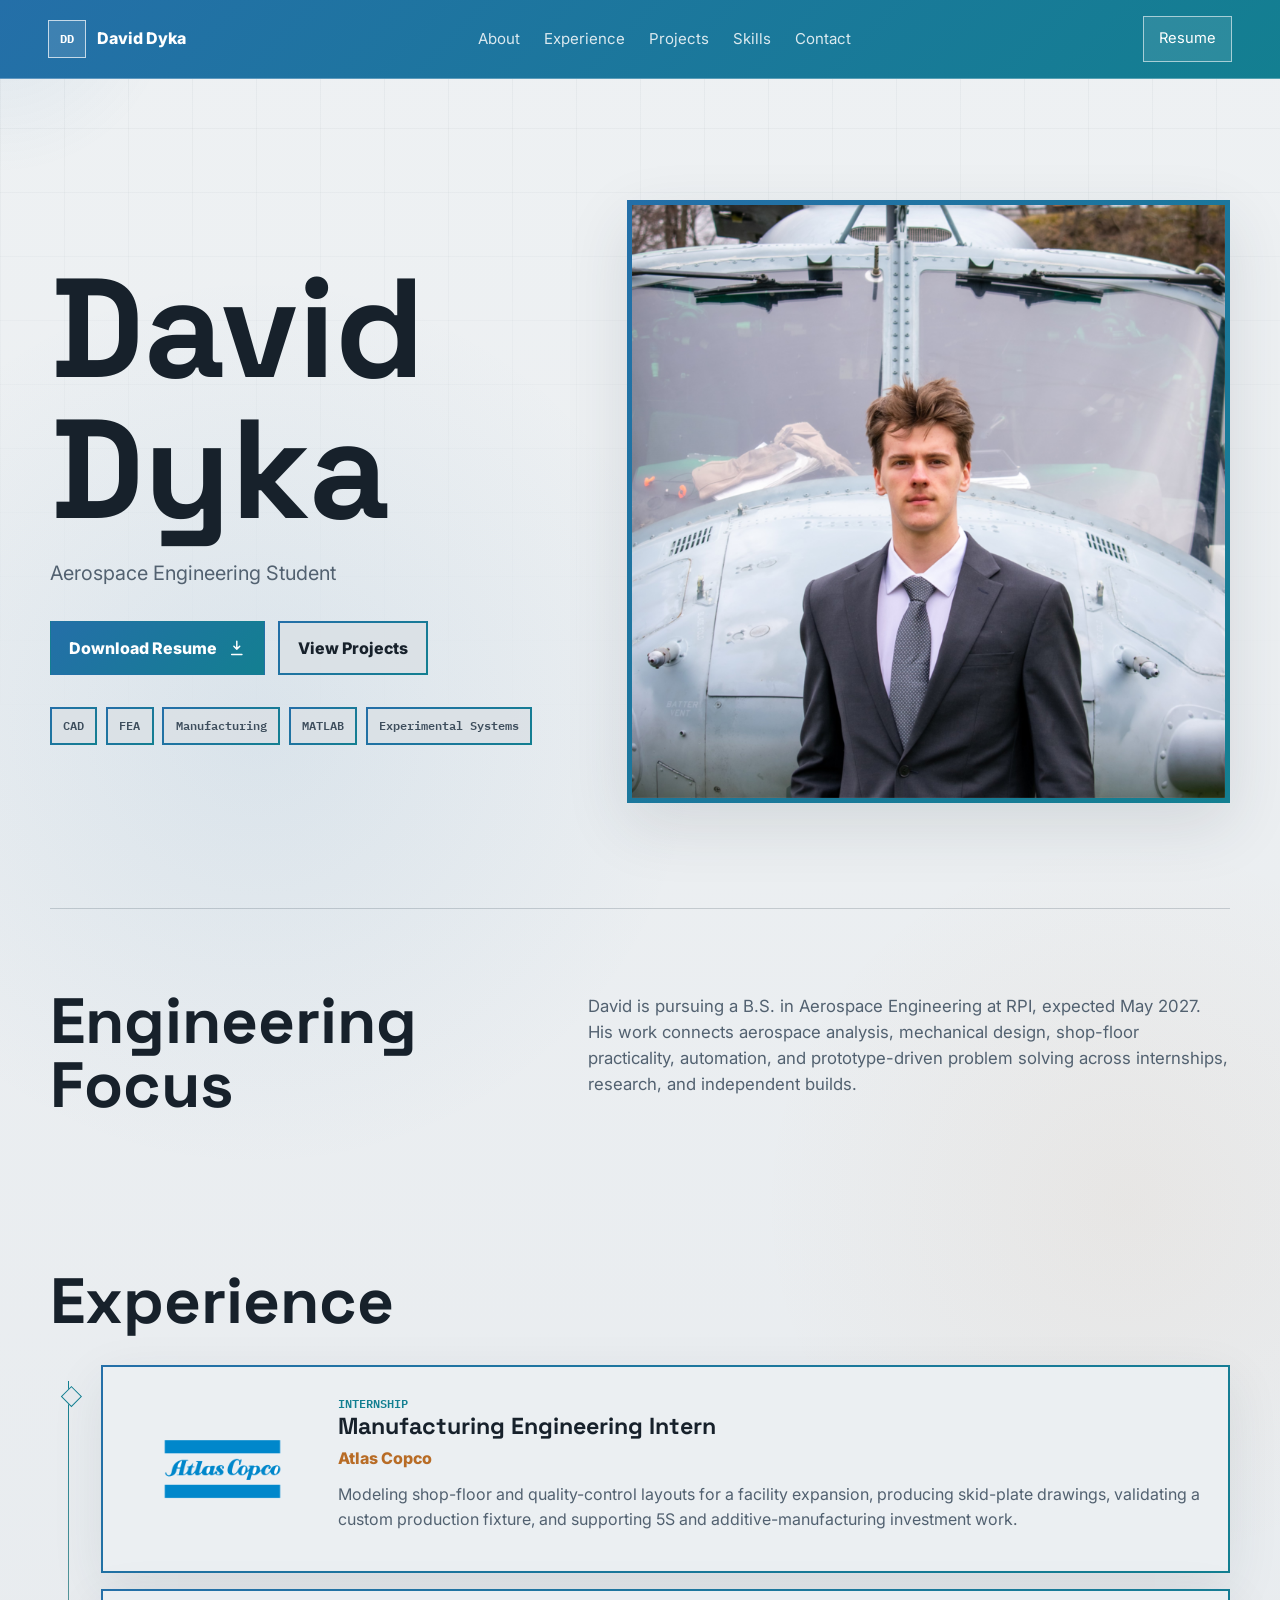
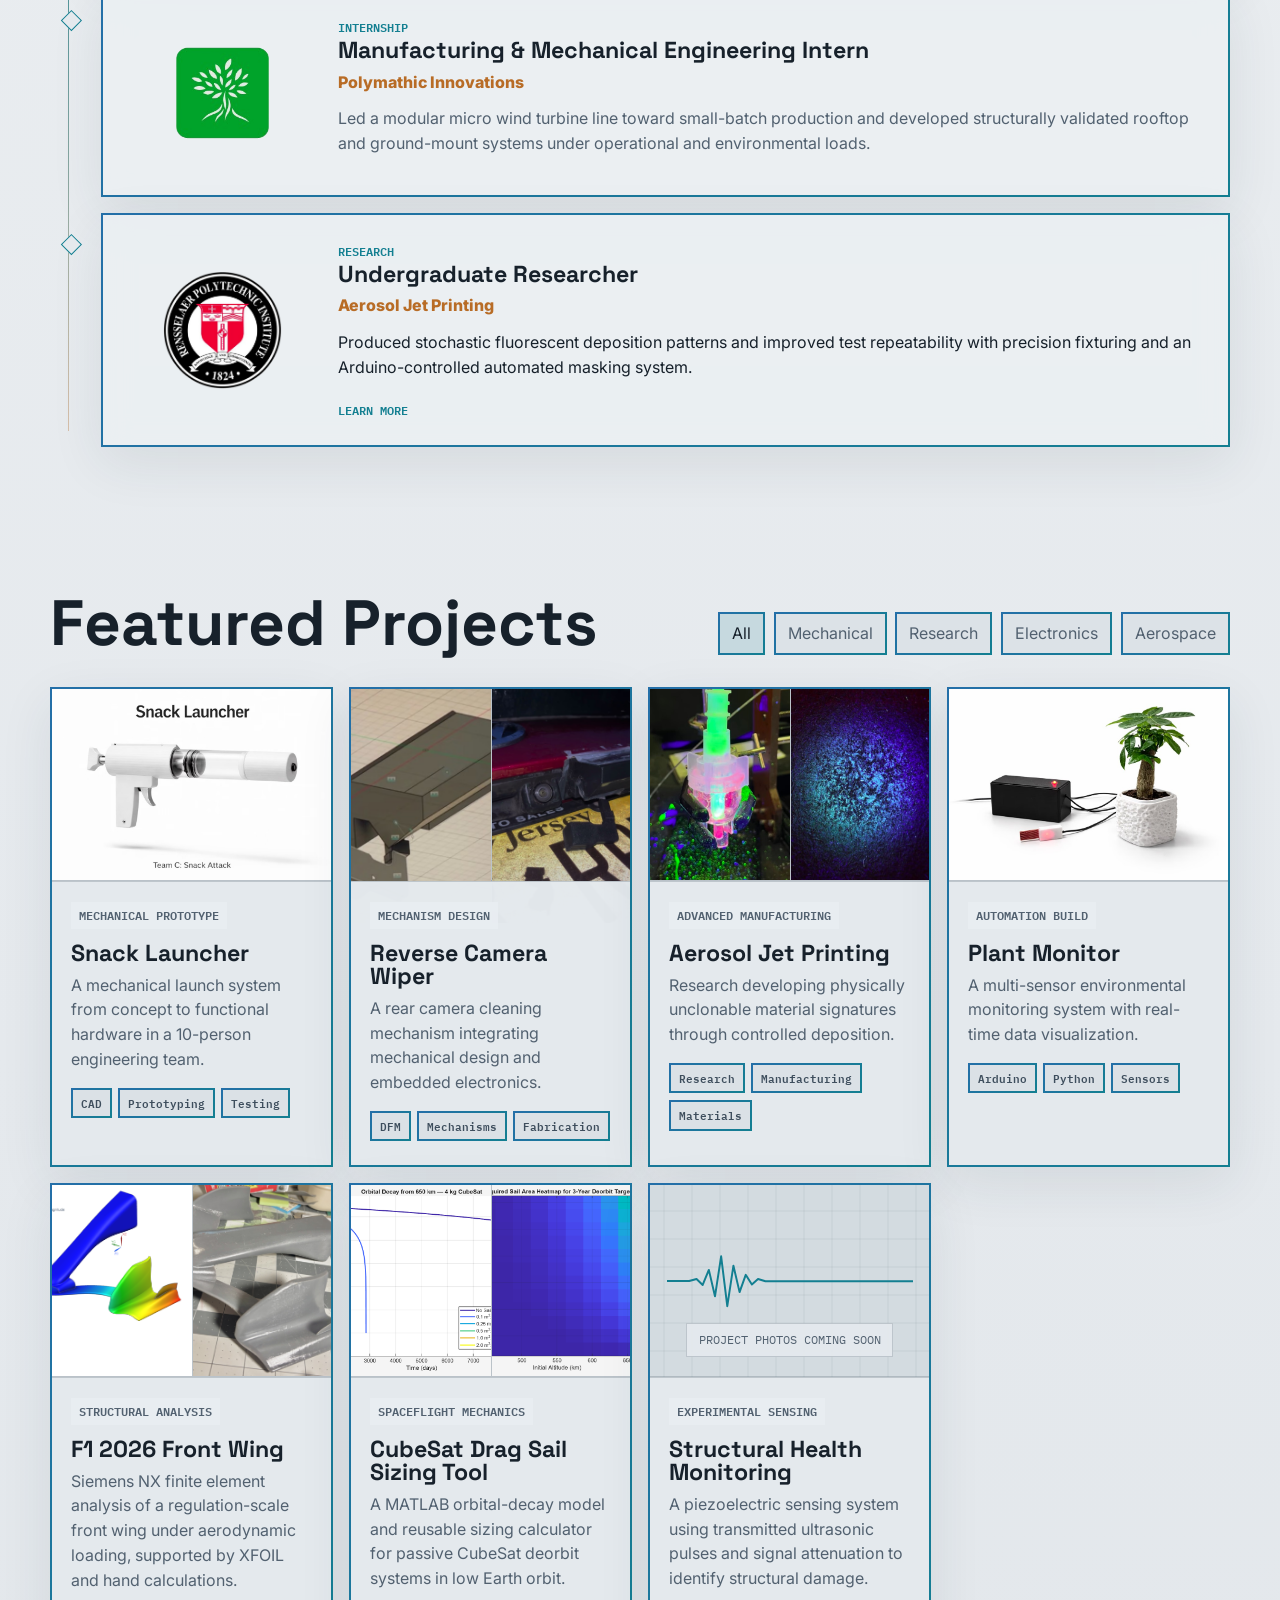
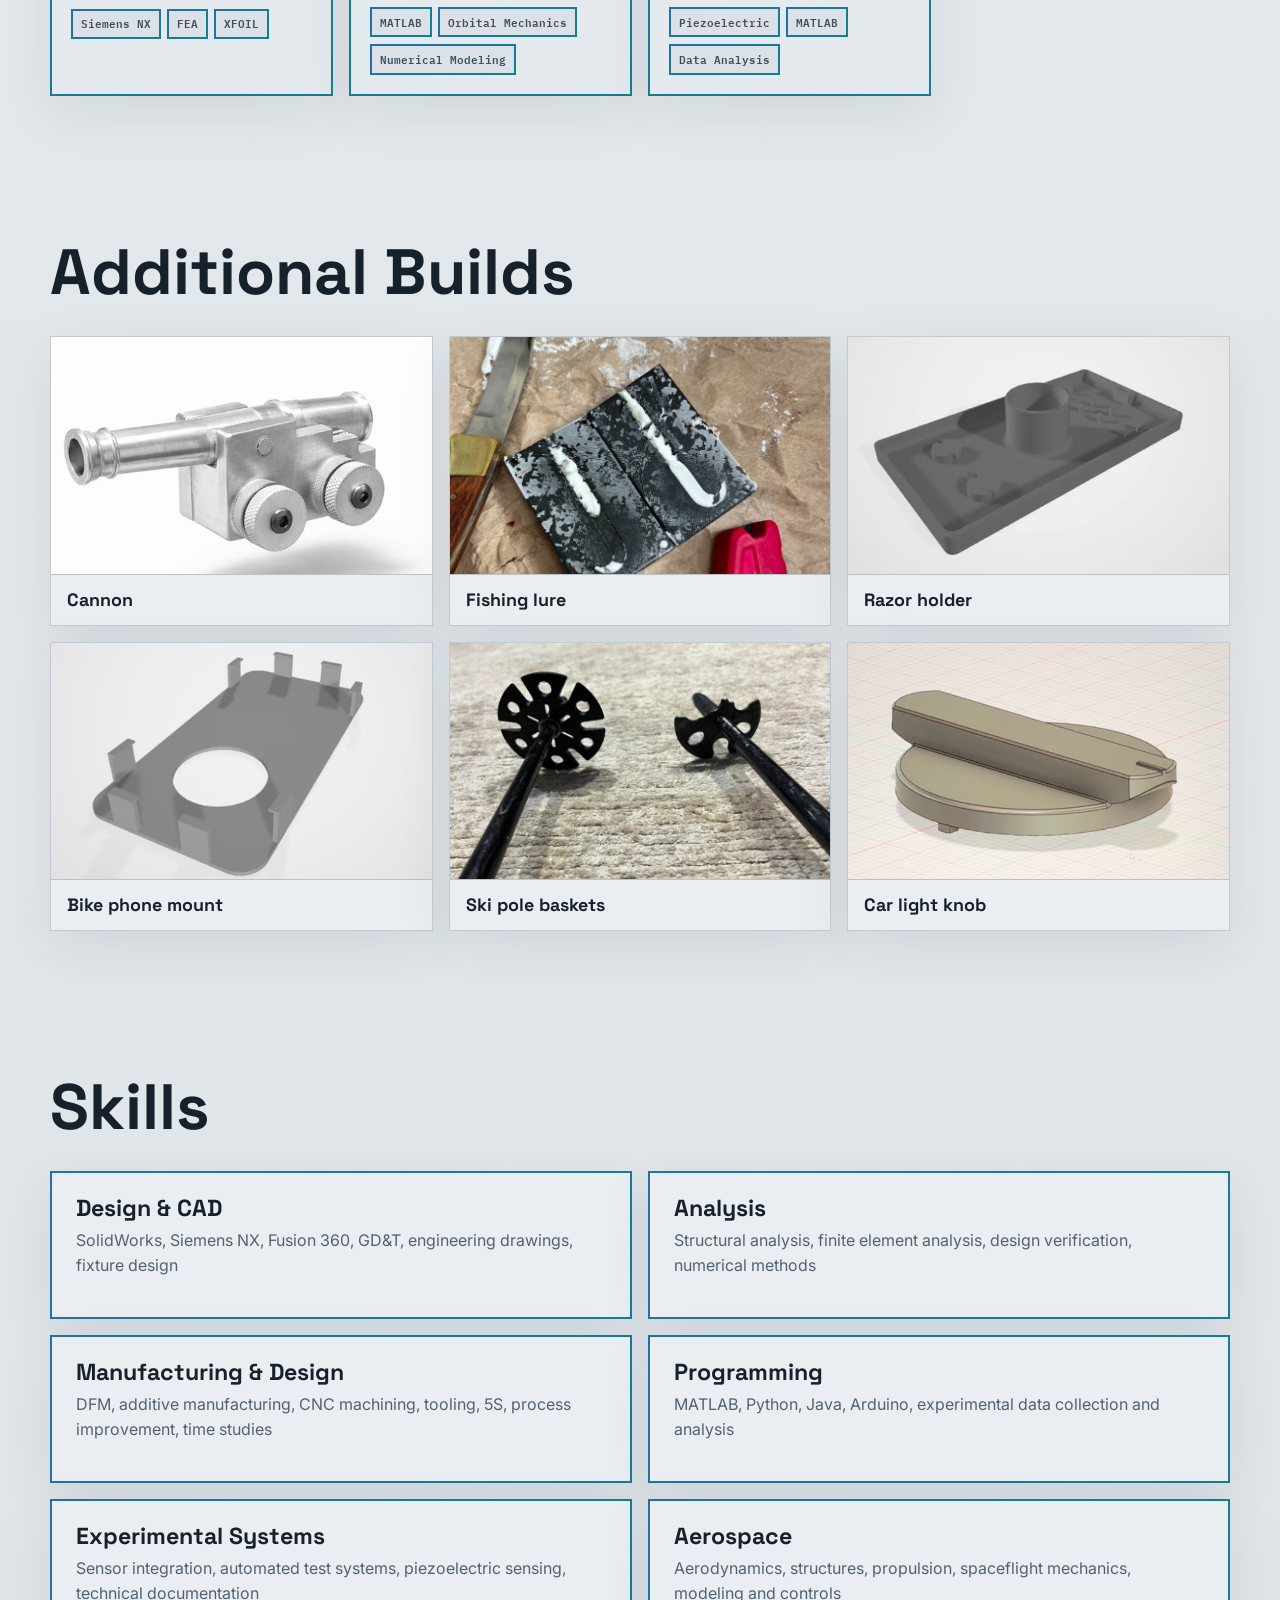
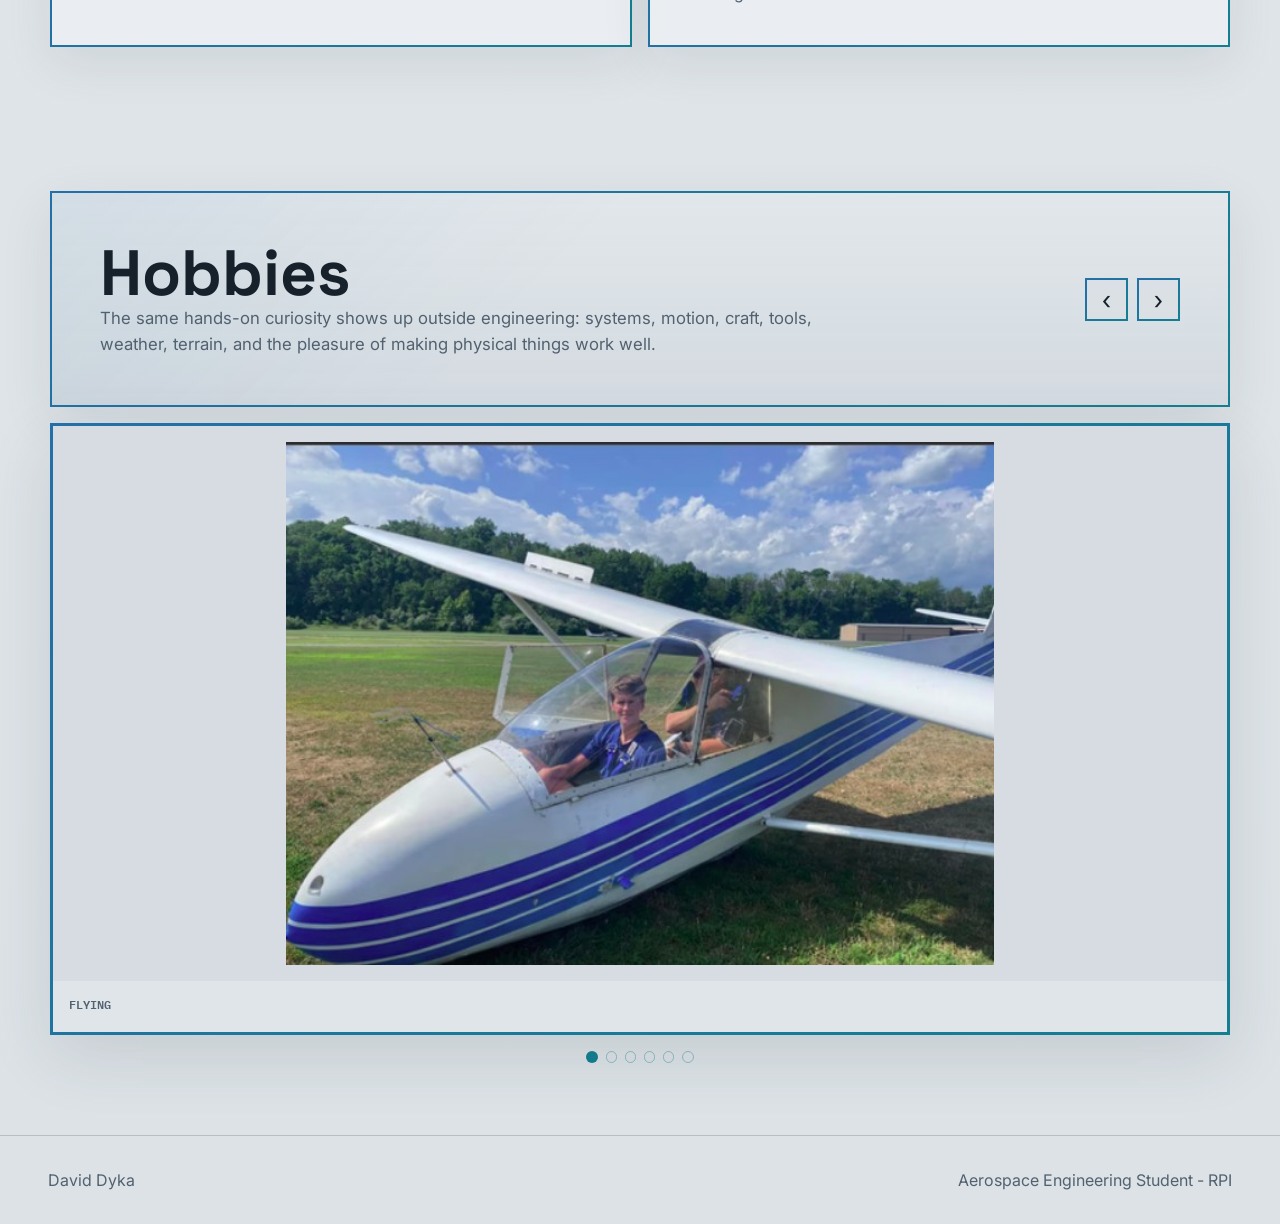
==== index.html @ f2275cb6 "Publish engineering portfolio" ====
<!DOCTYPE html>
<html lang="en">
  <head>
    <meta charset="UTF-8" />
    <meta name="viewport" content="width=device-width, initial-scale=1.0" />
    <title>David Dyka | Aerospace Engineering Portfolio</title>
    <meta
      name="description"
      content="David Dyka is an Aerospace Engineering student at RPI focused on mechanical design, manufacturing, automation, and hands-on prototyping."
    />
    <link rel="preconnect" href="https://fonts.googleapis.com" />
    <link rel="preconnect" href="https://fonts.gstatic.com" crossorigin />
    <link
      href="https://fonts.googleapis.com/css2?family=IBM+Plex+Mono:wght@500;600&family=Inter:wght@400;500;600;700;800&family=Space+Grotesk:wght@500;600;700&display=swap"
      rel="stylesheet"
    />
    <link rel="stylesheet" href="styles.css" />
  </head>
  <body>
    <div class="cursor-glow" aria-hidden="true"></div>
    <header class="site-header">
      <a href="index.html#top" class="brand" aria-label="David Dyka home">
        <span class="brand-mark">DD</span>
        <span>David Dyka</span>
      </a>
      <nav class="desktop-nav" aria-label="Primary navigation">
        <a href="about.html">About</a>
        <a href="index.html#experience">Experience</a>
        <a href="index.html#projects">Projects</a>
        <a href="index.html#skills">Skills</a>
        <a href="contact.html">Contact</a>
      </nav>
      <a class="nav-resume" href="resume.html">Resume</a>
    </header>

    <main id="top">
      <section class="hero section-shell">
        <div class="hero-copy">
          <h1>David Dyka</h1>
          <p class="hero-statement">
            Aerospace Engineering Student
          </p>
          <div class="hero-actions">
            <a class="button primary" href="assets/David-Dyka-Resume.pdf" download>
              <span>Download Resume</span>
              <svg viewBox="0 0 24 24" aria-hidden="true">
                <path d="M12 3v11m0 0 4-4m-4 4-4-4M5 21h14" />
              </svg>
            </a>
            <a class="button secondary" href="#projects">View Projects</a>
          </div>
          <div class="hero-metrics" aria-label="Profile highlights">
            <span>CAD</span>
            <span>FEA</span>
            <span>Manufacturing</span>
            <span>MATLAB</span>
            <span>Experimental Systems</span>
          </div>
        </div>

        <div class="hero-visual" data-tilt>
          <img src="assets/about/david-portrait.png" alt="Portrait of David Dyka" />
        </div>
      </section>

      <section class="intro section-shell" id="about">
        <div>
          <h2>Engineering Focus</h2>
        </div>
        <p>
          David is pursuing a B.S. in Aerospace Engineering at RPI, expected May 2027.
          His work connects aerospace analysis, mechanical design, shop-floor
          practicality, automation, and prototype-driven problem solving across
          internships, research, and independent builds.
        </p>
      </section>

      <section class="experience section-shell" id="experience">
        <div class="section-heading">
          <h2>Experience</h2>
        </div>
        <div class="timeline">
          <article class="experience-card reveal">
            <img src="assets/experience/atlas-copco-transparent.png" alt="Atlas Copco logo" />
            <div>
              <span class="role-type">Internship</span>
              <h3>Manufacturing Engineering Intern</h3>
              <p class="org">Atlas Copco</p>
              <p>
                Modeling shop-floor and quality-control layouts for a facility expansion,
                producing skid-plate drawings, validating a custom production fixture, and
                supporting 5S and additive-manufacturing investment work.
              </p>
            </div>
          </article>
          <article class="experience-card reveal">
            <img src="assets/experience/polymathic-transparent.png" alt="Polymathic Innovations logo" />
            <div>
              <span class="role-type">Internship</span>
              <h3>Manufacturing & Mechanical Engineering Intern</h3>
              <p class="org">Polymathic Innovations</p>
              <p>
                Led a modular micro wind turbine line toward small-batch production and
                developed structurally validated rooftop and ground-mount systems under
                operational and environmental loads.
              </p>
            </div>
          </article>
          <article class="experience-card reveal">
            <img src="assets/experience/rpi-logo-transparent.png" alt="Rensselaer Polytechnic Institute logo" />
            <div>
              <span class="role-type">Research</span>
              <h3>Undergraduate Researcher</h3>
              <p class="org">Aerosol Jet Printing</p>
              <p>
                Produced stochastic fluorescent deposition patterns and improved test
                repeatability with precision fixturing and an Arduino-controlled automated
                masking system.
              </p>
              <a class="learn-more" href="projects/aerosol-jet-printing.html">Learn more</a>
            </div>
          </article>
        </div>
      </section>

      <section class="projects section-shell" id="projects">
        <div class="section-heading split">
          <div>
            <h2>Featured Projects</h2>
          </div>
          <div class="filter-row" aria-label="Project filters">
            <button class="filter-button active" data-filter="all">All</button>
            <button class="filter-button" data-filter="mechanical">Mechanical</button>
            <button class="filter-button" data-filter="research">Research</button>
            <button class="filter-button" data-filter="electronics">Electronics</button>
            <button class="filter-button" data-filter="aerospace">Aerospace</button>
          </div>
        </div>

        <div class="project-grid">
          <a class="project-card reveal" href="projects/snack-launcher.html" data-category="mechanical" data-tilt>
            <img
              class="project-cover-image"
              src="assets/projects/snack-launcher/snack-launcher.jpg"
              alt="Snack Launcher prototype render"
            />
            <div class="project-content">
              <p class="project-label">Mechanical prototype</p>
              <h3>Snack Launcher</h3>
              <p>
                A mechanical launch system from concept to functional hardware in a
                10-person engineering team.
              </p>
              <div class="tags">
                <span>CAD</span><span>Prototyping</span><span>Testing</span>
              </div>
            </div>
          </a>

          <a class="project-card reveal" href="projects/reverse-camera-wiper.html" data-category="mechanical" data-tilt>
            <div class="project-photo-pair">
              <img src="assets/projects/reverse-camera-wiper/photo-1.jpg" alt="Reverse Camera Wiper CAD model view" />
              <img src="assets/projects/reverse-camera-wiper/photo-2.jpg" alt="Reverse Camera Wiper mounted on rear camera" />
            </div>
            <div class="project-content">
              <p class="project-label">Mechanism design</p>
              <h3>Reverse Camera Wiper</h3>
              <p>
                A rear camera cleaning mechanism integrating mechanical design and
                embedded electronics.
              </p>
              <div class="tags">
                <span>DFM</span><span>Mechanisms</span><span>Fabrication</span>
              </div>
            </div>
          </a>

          <a class="project-card reveal" href="projects/aerosol-jet-printing.html" data-category="research" data-tilt>
            <div class="project-photo-pair">
              <img src="assets/projects/aerosol-jet-printing/photo-1.jpg" alt="Aerosol Jet Printing illuminated deposition setup" />
              <img src="assets/projects/aerosol-jet-printing/photo-2.jpg" alt="Aerosol Jet Printing fluorescent material pattern" />
            </div>
            <div class="project-content">
              <p class="project-label">Advanced manufacturing</p>
              <h3>Aerosol Jet Printing</h3>
              <p>
                Research developing physically unclonable material signatures through
                controlled deposition.
              </p>
              <div class="tags">
                <span>Research</span><span>Manufacturing</span><span>Materials</span>
              </div>
            </div>
          </a>

          <a class="project-card reveal" href="projects/plant-monitor.html" data-category="electronics" data-tilt>
            <img
              class="project-cover-image"
              src="assets/projects/plant-monitor/plant-monitor.jpg"
              alt="Plant Monitor prototype with plant and sensor hardware"
            />
            <div class="project-content">
              <p class="project-label">Automation build</p>
              <h3>Plant Monitor</h3>
              <p>
                A multi-sensor environmental monitoring system with real-time data
                visualization.
              </p>
              <div class="tags">
                <span>Arduino</span><span>Python</span><span>Sensors</span>
              </div>
            </div>
          </a>

          <a class="project-card reveal" href="projects/f1-front-wing.html" data-category="aerospace" data-tilt>
            <div class="project-photo-pair">
              <img src="assets/projects/f1-front-wing/fea-result.png" alt="Finite element stress result for the F1 front wing" />
              <img src="assets/projects/f1-front-wing/printed-model.png" alt="Fabricated scale model of the F1 2026 front wing" />
            </div>
            <div class="project-content">
              <p class="project-label">Structural analysis</p>
              <h3>F1 2026 Front Wing</h3>
              <p>
                Siemens NX finite element analysis of a regulation-scale front wing under
                aerodynamic loading, supported by XFOIL and hand calculations.
              </p>
              <div class="tags">
                <span>Siemens NX</span><span>FEA</span><span>XFOIL</span>
              </div>
            </div>
          </a>

          <a class="project-card reveal" href="projects/cubesat-drag-sail.html" data-category="aerospace" data-tilt>
            <div class="project-photo-pair">
              <img src="assets/projects/cubesat-drag-sail/decay-trajectories.png" alt="CubeSat orbital decay trajectories for multiple drag sail areas" />
              <img src="assets/projects/cubesat-drag-sail/sizing-heatmap.png" alt="Drag sail sizing heatmap by spacecraft mass and altitude" />
            </div>
            <div class="project-content">
              <p class="project-label">Spaceflight mechanics</p>
              <h3>CubeSat Drag Sail Sizing Tool</h3>
              <p>
                A MATLAB orbital-decay model and reusable sizing calculator for passive
                CubeSat deorbit systems in low Earth orbit.
              </p>
              <div class="tags">
                <span>MATLAB</span><span>Orbital Mechanics</span><span>Numerical Modeling</span>
              </div>
            </div>
          </a>

          <a class="project-card reveal" href="projects/structural-health-monitoring.html" data-category="aerospace" data-tilt>
            <div class="project-visual shm-visual" role="img" aria-label="Stylized ultrasonic waveform representing piezoelectric structural health monitoring">
              <span>Project photos coming soon</span>
            </div>
            <div class="project-content">
              <p class="project-label">Experimental sensing</p>
              <h3>Structural Health Monitoring</h3>
              <p>
                A piezoelectric sensing system using transmitted ultrasonic pulses and
                signal attenuation to identify structural damage.
              </p>
              <div class="tags">
                <span>Piezoelectric</span><span>MATLAB</span><span>Data Analysis</span>
              </div>
            </div>
          </a>
        </div>
      </section>

      <section class="archive section-shell" id="additional-builds">
        <div class="section-heading split">
          <div>
            <h2>Additional Builds</h2>
          </div>
        </div>
        <div class="image-card-grid">
          <article class="image-card reveal">
            <img src="assets/builds/cannon.jpg" alt="Cannon build" />
            <h3>Cannon</h3>
          </article>
          <article class="image-card reveal">
            <img src="assets/builds/fishing-lure.jpg" alt="Fishing lure mold build" />
            <h3>Fishing lure</h3>
          </article>
          <article class="image-card reveal">
            <img src="assets/builds/razor-holder.jpg" alt="Razor holder build" />
            <h3>Razor holder</h3>
          </article>
          <article class="image-card reveal">
            <img src="assets/builds/bike-phone-mount.jpg" alt="Bike phone mount build" />
            <h3>Bike phone mount</h3>
          </article>
          <article class="image-card reveal">
            <img src="assets/builds/ski-pole-baskets.jpg" alt="Ski pole baskets build" />
            <h3>Ski pole baskets</h3>
          </article>
          <article class="image-card reveal">
            <img src="assets/builds/car-light-knob.jpg" alt="Car light knob build" />
            <h3>Car light knob</h3>
          </article>
        </div>
      </section>

      <section class="skills section-shell" id="skills">
        <div class="section-heading">
          <h2>Skills</h2>
        </div>
        <div class="skill-grid">
          <article class="skill-panel reveal">
            <h3>Design & CAD</h3>
            <p>SolidWorks, Siemens NX, Fusion 360, GD&T, engineering drawings, fixture design</p>
          </article>
          <article class="skill-panel reveal">
            <h3>Analysis</h3>
            <p>Structural analysis, finite element analysis, design verification, numerical methods</p>
          </article>
          <article class="skill-panel reveal">
            <h3>Manufacturing & Design</h3>
            <p>DFM, additive manufacturing, CNC machining, tooling, 5S, process improvement, time studies</p>
          </article>
          <article class="skill-panel reveal">
            <h3>Programming</h3>
            <p>MATLAB, Python, Java, Arduino, experimental data collection and analysis</p>
          </article>
          <article class="skill-panel reveal">
            <h3>Experimental Systems</h3>
            <p>Sensor integration, automated test systems, piezoelectric sensing, technical documentation</p>
          </article>
          <article class="skill-panel reveal">
            <h3>Aerospace</h3>
            <p>Aerodynamics, structures, propulsion, spaceflight mechanics, modeling and controls</p>
          </article>
        </div>
      </section>

      <section class="hobbies section-shell" id="hobbies">
        <div class="hobby-card reveal">
          <div class="split">
            <div>
              <h2>Hobbies</h2>
              <p>
                The same hands-on curiosity shows up outside engineering: systems, motion,
                craft, tools, weather, terrain, and the pleasure of making physical things
                work well.
              </p>
            </div>
            <div class="slideshow-controls" aria-label="Hobby slideshow controls">
              <button class="slide-button" type="button" data-slide-prev aria-label="Previous hobby">&lsaquo;</button>
              <button class="slide-button" type="button" data-slide-next aria-label="Next hobby">&rsaquo;</button>
            </div>
          </div>
        </div>
        <div class="slideshow hobby-slideshow reveal" data-slideshow>
          <figure class="slide active">
            <img src="assets/hobbies/flying.jpg" alt="David in a glider plane" />
            <figcaption>Flying</figcaption>
          </figure>
          <figure class="slide">
            <img src="assets/hobbies/photography.jpg" alt="Aircraft photography by David" />
            <figcaption>Photography</figcaption>
          </figure>
          <figure class="slide">
            <img src="assets/hobbies/cars-motorcycles.jpg" alt="Kawasaki motorcycle by the water" />
            <figcaption>Cars and motorcycles</figcaption>
          </figure>
          <figure class="slide">
            <img src="assets/hobbies/skiing.jpg" alt="David skiing" />
            <figcaption>Skiing</figcaption>
          </figure>
          <figure class="slide">
            <img src="assets/hobbies/fishing.jpg" alt="David fishing" />
            <figcaption>Fishing</figcaption>
          </figure>
          <figure class="slide">
            <img src="assets/hobbies/woodworking.jpg" alt="Woodworking candle holder project" />
            <figcaption>Woodworking</figcaption>
          </figure>
        </div>
        <div class="slide-dots" aria-label="Choose hobby">
          <button class="active" type="button" data-slide-dot="0" aria-label="Show flying"></button>
          <button type="button" data-slide-dot="1" aria-label="Show photography"></button>
          <button type="button" data-slide-dot="2" aria-label="Show cars and motorcycles"></button>
          <button type="button" data-slide-dot="3" aria-label="Show skiing"></button>
          <button type="button" data-slide-dot="4" aria-label="Show fishing"></button>
          <button type="button" data-slide-dot="5" aria-label="Show woodworking"></button>
        </div>
      </section>

    </main>

    <footer>
      <span>David Dyka</span>
      <span>Aerospace Engineering Student - RPI</span>
    </footer>

    <script src="script.js"></script>
  </body>
</html>
---- styles.css ----
:root {
  --bg: #e5e9ed;
  --bg-2: #d6dce1;
  --panel: rgba(235, 239, 242, 0.92);
  --panel-strong: #e0e5e9;
  --text: #17212b;
  --muted: #526170;
  --soft: #768391;
  --line: rgba(39, 58, 73, 0.2);
  --blue: #246fa8;
  --cyan: #137f91;
  --amber: #b86c26;
  --green: #387e59;
  --accent-gradient: linear-gradient(135deg, var(--blue), var(--cyan));
  --shadow: 0 22px 60px rgba(38, 51, 63, 0.12);
  color-scheme: light;
}

* {
  box-sizing: border-box;
}

html {
  scroll-behavior: smooth;
}

body {
  margin: 0;
  min-height: 100vh;
  background:
    radial-gradient(circle at 20% 12%, rgba(36, 111, 168, 0.09), transparent 28rem),
    radial-gradient(circle at 88% 20%, rgba(184, 108, 38, 0.06), transparent 23rem),
    linear-gradient(180deg, #eef1f3 0%, var(--bg) 44%, #dce2e6 100%);
  color: var(--text);
  font-family: Inter, system-ui, sans-serif;
  line-height: 1.55;
  overflow-x: hidden;
}

body::before {
  content: "";
  position: fixed;
  inset: 0;
  z-index: -2;
  background-image:
    linear-gradient(rgba(39, 58, 73, 0.045) 1px, transparent 1px),
    linear-gradient(90deg, rgba(39, 58, 73, 0.045) 1px, transparent 1px);
  background-size: 64px 64px;
  mask-image: linear-gradient(to bottom, black, transparent 82%);
}

a {
  color: inherit;
  text-decoration: none;
}

img {
  display: block;
  max-width: 100%;
}

button {
  font: inherit;
}

.cursor-glow {
  position: fixed;
  width: 22rem;
  height: 22rem;
  pointer-events: none;
  z-index: -1;
  border-radius: 50%;
  background: radial-gradient(circle, rgba(36, 111, 168, 0.08), transparent 70%);
  transform: translate(-50%, -50%);
}

.site-header {
  position: sticky;
  top: 0;
  z-index: 20;
  display: flex;
  align-items: center;
  justify-content: space-between;
  gap: 1rem;
  padding: 1rem clamp(1rem, 4vw, 3rem);
  border-bottom: 1px solid rgba(255, 255, 255, 0.28);
  background: var(--accent-gradient);
  color: #ffffff;
  backdrop-filter: blur(18px);
}

.brand,
.desktop-nav,
.hero-metrics,
.filter-row {
  display: flex;
  align-items: center;
}

.brand {
  gap: 0.7rem;
  font-weight: 800;
}

.brand-mark {
  display: grid;
  width: 2.35rem;
  height: 2.35rem;
  place-items: center;
  border: 1px solid rgba(255, 255, 255, 0.7);
  background: rgba(255, 255, 255, 0.12);
  color: #ffffff;
  font-family: "IBM Plex Mono", monospace;
  font-size: 0.78rem;
}

.desktop-nav {
  gap: 1.5rem;
  color: rgba(255, 255, 255, 0.84);
  font-size: 0.94rem;
}

.desktop-nav a:hover,
.nav-resume:hover {
  color: #ffffff;
}

.nav-resume {
  padding: 0.65rem 0.95rem;
  border: 1px solid rgba(255, 255, 255, 0.58);
  background: rgba(255, 255, 255, 0.1);
  color: #ffffff;
  font-size: 0.92rem;
}

.section-shell {
  width: min(1180px, calc(100% - 2rem));
  margin: 0 auto;
}

.hero {
  display: grid;
  grid-template-columns: minmax(0, 0.92fr) minmax(23rem, 1.08fr);
  gap: clamp(2rem, 5vw, 5rem);
  min-height: calc(100vh - 4.4rem);
  align-items: center;
  padding: 5rem 0 4rem;
}

.eyebrow,
.section-kicker,
.project-label,
.role-type {
  margin: 0 0 0.9rem;
  color: var(--cyan);
  font-family: "IBM Plex Mono", monospace;
  font-size: 0.76rem;
  font-weight: 600;
  letter-spacing: 0;
  text-transform: uppercase;
}

h1,
h2,
h3,
p {
  margin-top: 0;
}

h1,
h2,
h3 {
  font-family: "Space Grotesk", Inter, sans-serif;
  letter-spacing: 0;
  line-height: 1;
}

.hero h1 {
  margin-bottom: 0.5rem;
  font-size: clamp(4.1rem, 11vw, 9.6rem);
}

.hero h2 {
  margin-bottom: 1.4rem;
  color: #34495b;
  font-size: clamp(1.7rem, 4vw, 3.4rem);
}

.hero-statement {
  max-width: 43rem;
  margin-top: 1.15rem;
  color: var(--muted);
  font-size: clamp(1.04rem, 2vw, 1.24rem);
}

.hero-actions,
.contact-actions {
  display: flex;
  flex-wrap: wrap;
  gap: 0.8rem;
  margin-top: 2rem;
}

.button {
  display: inline-flex;
  align-items: center;
  justify-content: center;
  gap: 0.65rem;
  min-height: 3.15rem;
  padding: 0.8rem 1.15rem;
  border: 1px solid transparent;
  font-weight: 800;
  transition: transform 180ms ease, border-color 180ms ease, background 180ms ease;
}

.button:hover {
  transform: translateY(-2px);
}

.button svg {
  width: 1.1rem;
  fill: none;
  stroke: currentColor;
  stroke-linecap: round;
  stroke-linejoin: round;
  stroke-width: 2;
}

.primary {
  background: var(--accent-gradient);
  color: #ffffff;
}

.secondary {
  border: 2px solid transparent;
  border-image: var(--accent-gradient) 1;
  background: rgba(218, 224, 229, 0.82);
}

.hero-metrics {
  flex-wrap: wrap;
  gap: 0.55rem;
  margin-top: 2rem;
}

.hero-metrics span,
.tags span,
.build-list span {
  border: 2px solid transparent;
  border-image: var(--accent-gradient) 1;
  background: rgba(218, 224, 229, 0.82);
  color: #3e4e5d;
  font-family: "IBM Plex Mono", monospace;
  font-size: 0.78rem;
  font-weight: 600;
}

.hero-metrics span {
  padding: 0.45rem 0.7rem;
}

.hero-visual {
  position: relative;
  min-height: 35rem;
  overflow: hidden;
  border: 5px solid transparent;
  border-image: var(--accent-gradient) 1;
  background: var(--panel-strong);
  box-shadow: var(--shadow);
  transform-style: preserve-3d;
}

.hero-visual img {
  width: 100%;
  height: 100%;
  min-height: 35rem;
  object-fit: cover;
}

.telemetry-panel {
  position: absolute;
  right: 1rem;
  bottom: 1rem;
  z-index: 2;
  width: min(18rem, calc(100% - 2rem));
  padding: 1rem;
  border: 1px solid rgba(19, 127, 145, 0.24);
  background: rgba(226, 231, 235, 0.92);
  backdrop-filter: blur(14px);
}

.telemetry-panel span {
  display: block;
  margin-bottom: 0.35rem;
  color: var(--amber);
  font-family: "IBM Plex Mono", monospace;
  font-size: 0.7rem;
}

.telemetry-panel strong {
  font-family: "Space Grotesk", sans-serif;
  font-size: 1.05rem;
}

.intro,
.contact {
  display: grid;
  grid-template-columns: 0.85fr 1.15fr;
  gap: clamp(1.5rem, 5vw, 5rem);
  align-items: center;
  padding: 5rem 0;
  border-top: 1px solid var(--line);
}

.intro h2,
.section-heading h2,
.hobby-card h2,
.contact h2,
.page-hero h1,
.project-detail h1 {
  max-width: 48rem;
  margin-bottom: 0;
  font-size: clamp(2.1rem, 5vw, 4rem);
}

.intro p:last-child,
.archive .split > p,
.hobby-card p,
.contact p {
  color: var(--muted);
  font-size: 1.05rem;
}

.experience,
.projects,
.skills,
.archive,
.hobbies {
  padding: 4.5rem 0;
}

.section-heading {
  margin-bottom: 2rem;
}

.split {
  display: flex;
  align-items: end;
  justify-content: space-between;
  gap: 2rem;
}

.filter-row {
  flex-wrap: wrap;
  gap: 0.55rem;
}

.filter-button {
  min-height: 2.4rem;
  padding: 0.45rem 0.75rem;
  border: 2px solid transparent;
  border-image: var(--accent-gradient) 1;
  background: rgba(218, 224, 229, 0.84);
  color: var(--muted);
  cursor: pointer;
}

.filter-button.active,
.filter-button:hover {
  background: rgba(196, 215, 222, 0.92);
  color: var(--text);
}

.timeline {
  display: grid;
  gap: 1rem;
  position: relative;
}

.timeline::before {
  content: "";
  position: absolute;
  left: 1.15rem;
  top: 1rem;
  bottom: 1rem;
  width: 1px;
  background: linear-gradient(var(--cyan), rgba(184, 108, 38, 0.34));
}

.experience-card,
.skill-panel,
.hobby-card,
.project-card,
.image-card,
.detail-panel,
.resume-panel {
  border: 2px solid transparent;
  border-image: var(--accent-gradient) 1;
  background: var(--panel);
  box-shadow: 0 16px 50px rgba(38, 51, 63, 0.09);
  backdrop-filter: blur(14px);
}

.experience-card {
  position: relative;
  display: grid;
  grid-template-columns: 12rem minmax(0, 1fr);
  gap: 1.25rem;
  align-items: center;
  margin-left: 3.2rem;
  padding: 1.45rem;
}

.experience-card img {
  width: 100%;
  aspect-ratio: 4 / 3;
  padding: 0.8rem;
  object-fit: contain;
  border: 0;
  background: transparent;
}

.experience-card::before {
  content: "";
  position: absolute;
  left: -2.45rem;
  top: 1.35rem;
  width: 0.8rem;
  height: 0.8rem;
  border: 1px solid var(--cyan);
  background: var(--bg);
  transform: rotate(45deg);
}

.experience-card h3,
.project-card h3,
.skill-panel h3 {
  margin-bottom: 0.45rem;
  font-size: 1.45rem;
}

.org {
  margin-bottom: 0.75rem;
  color: var(--amber);
  font-weight: 800;
}

.experience-card p:last-child,
.project-card p,
.skill-panel p {
  color: var(--muted);
}

.learn-more {
  display: inline-flex;
  margin-top: 0.35rem;
  color: var(--cyan);
  font-family: "IBM Plex Mono", monospace;
  font-size: 0.78rem;
  font-weight: 600;
  text-transform: uppercase;
}

.contact-panel {
  display: grid;
  grid-template-columns: minmax(0, 1fr) minmax(18rem, 0.75fr);
  gap: 1rem;
  align-items: stretch;
}

.contact-card {
  display: flex;
  flex-direction: column;
  justify-content: space-between;
  min-height: 16rem;
}

.contact-links {
  display: grid;
  gap: 0.8rem;
  margin-top: 2rem;
}

.project-grid,
.skill-grid {
  display: grid;
  grid-template-columns: repeat(4, minmax(0, 1fr));
  gap: 1rem;
}

.project-card {
  display: flex;
  min-height: 30rem;
  overflow: hidden;
  flex-direction: column;
  transition: opacity 220ms ease, transform 220ms ease, border-color 220ms ease;
}

.project-card:focus-visible,
.image-card:focus-visible,
.button:focus-visible,
.nav-resume:focus-visible,
.desktop-nav a:focus-visible {
  outline: 2px solid var(--cyan);
  outline-offset: 4px;
}

.project-card.hide {
  display: none;
}

.project-card:hover {
  border-color: rgba(19, 127, 145, 0.4);
}

.project-photo-pair {
  display: grid;
  grid-template-columns: 1fr 1fr;
  height: 12rem;
  border-bottom: 1px solid var(--line);
  background: var(--panel-strong);
}

.project-photo-pair img {
  width: 100%;
  height: 100%;
  object-fit: cover;
}

.project-photo-pair img + img {
  border-left: 1px solid var(--line);
}

.project-cover-image {
  width: 100%;
  height: 12rem;
  object-fit: cover;
  border-bottom: 1px solid var(--line);
  background: var(--panel-strong);
}

.project-visual {
  height: 12rem;
  border-bottom: 1px solid var(--line);
  background-color: #d5dce1;
  background-image:
    linear-gradient(135deg, rgba(19, 127, 145, 0.1), transparent 45%),
    linear-gradient(rgba(39, 58, 73, 0.06) 1px, transparent 1px),
    linear-gradient(90deg, rgba(39, 58, 73, 0.06) 1px, transparent 1px);
  background-size: auto, 28px 28px, 28px 28px;
  position: relative;
}

.project-visual::before,
.project-visual::after {
  content: "";
  position: absolute;
  border: 1px solid rgba(19, 127, 145, 0.4);
}

.shm-visual {
  display: grid;
  place-items: end center;
  padding: 1.2rem;
  background-color: #d3dbe0;
  background-image:
    url("data:image/svg+xml,%3Csvg xmlns='http://www.w3.org/2000/svg' viewBox='0 0 1000 300'%3E%3Cpolyline points='0,150 90,150 120,142 145,166 170,105 195,212 220,50 245,252 270,88 295,195 320,125 345,164 370,142 400,151 1000,151' fill='none' stroke='%23137f91' stroke-width='8' stroke-linejoin='round'/%3E%3C/svg%3E"),
    linear-gradient(rgba(39, 58, 73, 0.08) 1px, transparent 1px),
    linear-gradient(90deg, rgba(39, 58, 73, 0.08) 1px, transparent 1px);
  background-position: center, center, center;
  background-repeat: no-repeat, repeat, repeat;
  background-size: 88% auto, 28px 28px, 28px 28px;
}

.shm-visual::before,
.shm-visual::after {
  display: none;
}

.shm-visual span {
  padding: 0.45rem 0.7rem;
  border: 1px solid var(--line);
  background: rgba(229, 234, 238, 0.92);
  color: var(--muted);
  font-family: "IBM Plex Mono", monospace;
  font-size: 0.72rem;
  text-transform: uppercase;
}

.launcher::before {
  width: 7.5rem;
  height: 2.1rem;
  left: 19%;
  top: 42%;
  transform: rotate(-12deg);
}

.launcher::after {
  width: 3.6rem;
  height: 3.6rem;
  right: 18%;
  top: 35%;
  border-radius: 50%;
}

.wiper::before {
  width: 8rem;
  height: 8rem;
  left: 24%;
  top: 18%;
  border-radius: 50%;
  border-color: rgba(184, 108, 38, 0.38);
}

.wiper::after {
  width: 9rem;
  height: 0.3rem;
  right: 15%;
  top: 56%;
  transform: rotate(-28deg);
}

.aerosol::before {
  width: 0.6rem;
  height: 6rem;
  left: 48%;
  top: 14%;
  background: rgba(19, 127, 145, 0.07);
}

.aerosol::after {
  width: 8rem;
  height: 2.2rem;
  left: 28%;
  bottom: 18%;
  border-color: rgba(56, 126, 89, 0.42);
}

.plant::before {
  width: 7rem;
  height: 4.5rem;
  left: 19%;
  top: 36%;
}

.plant::after {
  width: 4.2rem;
  height: 4.2rem;
  right: 18%;
  top: 31%;
  border-radius: 0.4rem;
  border-color: rgba(56, 126, 89, 0.42);
}

.project-content {
  flex: 1;
  padding: 1.2rem;
  background: rgba(229, 234, 238, 0.98);
  border-top: 1px solid var(--line);
}

.project-content .project-label {
  display: inline-flex;
  margin-bottom: 0.8rem;
  padding: 0.28rem 0.5rem;
  background: rgba(233, 238, 242, 0.9);
}

.tags {
  display: flex;
  flex-wrap: wrap;
  gap: 0.42rem;
  margin-top: 1rem;
}

.tags span {
  padding: 0.3rem 0.48rem;
  font-size: 0.68rem;
}

.spec-row {
  display: grid;
  grid-template-columns: repeat(3, 1fr);
  border-top: 1px solid var(--line);
}

.spec-row span {
  padding: 0.72rem 0.55rem;
  color: var(--soft);
  font-family: "IBM Plex Mono", monospace;
  font-size: 0.68rem;
  text-align: center;
}

.spec-row span + span {
  border-left: 1px solid var(--line);
}

.skill-grid {
  grid-template-columns: repeat(2, minmax(0, 1fr));
}

.skill-panel {
  padding: 1.5rem;
}

.hobby-card {
  padding: clamp(1.4rem, 5vw, 3rem);
  background:
    linear-gradient(135deg, rgba(36, 111, 168, 0.08), transparent 42%),
    linear-gradient(180deg, rgba(226, 231, 235, 0.96), rgba(210, 217, 223, 0.92));
}

.image-card-grid {
  display: grid;
  grid-template-columns: repeat(3, minmax(0, 1fr));
  gap: 1rem;
}

.hobby-grid {
  margin-top: 1rem;
}

.hobby-card .split {
  align-items: center;
}

.hobby-card p {
  max-width: 48rem;
  margin-bottom: 0;
}

.hobby-slideshow {
  height: min(68vh, 40rem);
  margin-top: 1rem;
}

.hobby-slideshow .slide img {
  height: calc(100% - 3.2rem);
  padding: 1rem;
  object-fit: contain;
  background: var(--bg-2);
}

.hobby-slideshow .slide figcaption {
  min-height: 3.2rem;
  background: var(--panel-strong);
  font-weight: 600;
}

.image-card {
  overflow: hidden;
  transition: transform 180ms ease, border-color 180ms ease;
}

.image-card:hover {
  border-color: rgba(19, 127, 145, 0.4);
  transform: translateY(-3px);
}

.image-card img {
  width: 100%;
  aspect-ratio: 16 / 10;
  object-fit: cover;
  border-bottom: 1px solid var(--line);
  background: var(--panel-strong);
}

.image-card h3 {
  margin: 0;
  padding: 1rem;
  font-size: 1.12rem;
}

.archive .image-card {
  border: 1px solid var(--line);
  border-image: none;
}

.page-main {
  padding: 4.5rem 0;
}

.page-hero,
.project-detail {
  padding: clamp(3rem, 8vw, 6rem) 0 3rem;
}

.page-hero p,
.project-detail p,
.detail-panel p,
.resume-panel p,
.project-detail li {
  color: var(--muted);
}

.page-hero h1,
.project-detail h1 {
  margin-bottom: 1rem;
  max-width: 58rem;
}

.page-grid {
  display: grid;
  grid-template-columns: 1fr 1fr;
  gap: 1rem;
}

.about-hero {
  display: grid;
  grid-template-columns: minmax(0, 1fr) minmax(18rem, 0.48fr);
  gap: clamp(1.5rem, 5vw, 4rem);
  align-items: center;
}

.portrait-card {
  margin: 0;
  margin-bottom: 1.6rem;
  overflow: hidden;
  border: 3px solid transparent;
  border-image: var(--accent-gradient) 1;
  background: var(--panel);
  box-shadow: var(--shadow);
}

.portrait-card img {
  width: 100%;
  aspect-ratio: 4 / 5;
  object-fit: cover;
  background: var(--panel-strong);
}

.portrait-card figcaption,
.slide figcaption {
  color: var(--muted);
  font-family: "IBM Plex Mono", monospace;
  font-size: 0.74rem;
  padding: 0.85rem 1rem;
  text-transform: uppercase;
}

.about-slideshow {
  margin-top: 4.5rem;
  padding-top: 4.5rem;
  border-top: 1px solid var(--line);
}

.slideshow-controls {
  display: flex;
  gap: 0.55rem;
}

.slide-button {
  display: grid;
  width: 2.7rem;
  height: 2.7rem;
  place-items: center;
  border: 2px solid transparent;
  border-image: var(--accent-gradient) 1;
  background: rgba(218, 224, 229, 0.86);
  color: var(--text);
  cursor: pointer;
  font-size: 1.6rem;
  line-height: 1;
}

.slide-button:hover {
  background: rgba(196, 215, 222, 0.92);
}

.slideshow {
  position: relative;
  height: min(68vh, 42rem);
  min-height: 28rem;
  overflow: hidden;
  border: 3px solid transparent;
  border-image: var(--accent-gradient) 1;
  background: var(--panel);
  box-shadow: var(--shadow);
}

.slide {
  position: absolute;
  inset: 0;
  display: block;
  margin: 0;
  opacity: 0;
  pointer-events: none;
  transform: translateX(1.2rem);
  transition: opacity 380ms ease, transform 380ms ease;
}

.slide.active {
  opacity: 1;
  pointer-events: auto;
  transform: translateX(0);
}

.slide img {
  width: 100%;
  height: 100%;
  object-fit: contain;
  background: var(--bg);
}

.slide-dots {
  display: flex;
  justify-content: center;
  gap: 0.5rem;
  margin-top: 1rem;
}

.slide-dots button {
  width: 0.7rem;
  height: 0.7rem;
  padding: 0;
  border: 1px solid rgba(19, 127, 145, 0.38);
  border-radius: 999px;
  background: transparent;
  cursor: pointer;
}

.slide-dots button.active {
  background: var(--cyan);
}

.detail-panel,
.resume-panel {
  padding: clamp(1.3rem, 4vw, 2rem);
}

.detail-panel h2,
.resume-panel h2 {
  font-size: clamp(1.6rem, 3vw, 2.4rem);
}

.project-detail-layout {
  display: grid;
  grid-template-columns: minmax(0, 0.8fr) minmax(0, 1.2fr);
  gap: 1.2rem;
  align-items: start;
}

.project-detail-visual {
  min-height: 26rem;
  border: 3px solid transparent;
  border-image: var(--accent-gradient) 1;
}

.project-detail-gallery {
  display: grid;
  gap: 1rem;
}

.project-detail-gallery img {
  width: 100%;
  min-height: 12.5rem;
  object-fit: cover;
  border: 3px solid transparent;
  border-image: var(--accent-gradient) 1;
  background: var(--panel-strong);
}

.project-detail-image {
  width: 100%;
  min-height: 26rem;
  object-fit: cover;
  border: 3px solid transparent;
  border-image: var(--accent-gradient) 1;
  background: var(--panel-strong);
}

.project-bullets {
  margin: 0;
  padding-left: 1.2rem;
}

.project-bullets li + li {
  margin-top: 1rem;
}

.project-note-grid {
  margin-top: 1.2rem;
}

code {
  padding: 0.12rem 0.3rem;
  border: 1px solid var(--line);
  background: var(--bg-2);
  font-family: "IBM Plex Mono", monospace;
  font-size: 0.88em;
}

.case-study-hero {
  padding-bottom: 1rem;
}

.case-study-section {
  display: grid;
  grid-template-columns: minmax(0, 1fr) minmax(19rem, 0.82fr);
  gap: 1.2rem;
  align-items: stretch;
  margin: 1.2rem 0;
}

.case-study-section.image-left {
  grid-template-columns: minmax(19rem, 0.82fr) minmax(0, 1fr);
}

.case-study-section > img {
  width: 100%;
  height: 100%;
  min-height: 22rem;
  object-fit: cover;
  border: 3px solid transparent;
  border-image: var(--accent-gradient) 1;
  background: var(--panel-strong);
  box-shadow: 0 16px 50px rgba(38, 51, 63, 0.09);
}

.case-study-section .detail-panel {
  display: flex;
  flex-direction: column;
  justify-content: center;
}

.back-link {
  display: inline-flex;
  margin-bottom: 1rem;
  color: var(--cyan);
  font-family: "IBM Plex Mono", monospace;
  font-size: 0.78rem;
  font-weight: 600;
  text-transform: uppercase;
}

.resume-frame {
  width: 100%;
  min-height: 70vh;
  border: 3px solid transparent;
  border-image: var(--accent-gradient) 1;
  background: var(--panel-strong);
}

.edit-note {
  border-left: 3px solid var(--amber);
}

.contact {
  align-items: center;
}

footer {
  display: flex;
  justify-content: space-between;
  gap: 1rem;
  padding: 2rem clamp(1rem, 4vw, 3rem);
  border-top: 1px solid var(--line);
  color: var(--muted);
}

.reveal {
  opacity: 0;
  transform: translateY(18px);
  transition: opacity 520ms ease, transform 520ms ease;
}

.reveal.visible {
  opacity: 1;
  transform: translateY(0);
}

@media (max-width: 1000px) {
  .hero,
  .intro,
  .contact {
    grid-template-columns: 1fr;
  }

  .hero {
    min-height: auto;
    padding-top: 3.2rem;
  }

  .hero-visual,
  .hero-visual img {
    min-height: 27rem;
  }

  .project-grid {
    grid-template-columns: repeat(2, minmax(0, 1fr));
  }

  .image-card-grid,
  .page-grid,
  .about-hero,
  .project-detail-layout,
  .contact-panel,
  .case-study-section,
  .case-study-section.image-left {
    grid-template-columns: 1fr 1fr;
  }
}

@media (max-width: 720px) {
  .site-header {
    align-items: center;
  }

  .desktop-nav {
    display: none;
  }

  .brand span:last-child {
    display: none;
  }

  .hero {
    gap: 2rem;
    padding: 2.5rem 0 3rem;
  }

  .hero h1 {
    font-size: clamp(3.4rem, 18vw, 5.4rem);
  }

  .hero h2 {
    font-size: 1.55rem;
  }

  .button {
    width: 100%;
  }

  .hero-actions,
  .contact-actions {
    width: 100%;
  }

  .hero-visual,
  .hero-visual img {
    min-height: 22rem;
  }

  .split {
    display: block;
  }

  .filter-row {
    margin-top: 1.1rem;
  }

  .project-grid,
  .skill-grid,
  .image-card-grid,
  .page-grid,
  .about-hero,
  .project-detail-layout,
  .contact-panel,
  .case-study-section,
  .case-study-section.image-left {
    grid-template-columns: 1fr;
  }

  .project-card {
    min-height: auto;
  }

  .timeline::before {
    left: 0.4rem;
  }

  .experience-card {
    grid-template-columns: 1fr;
    margin-left: 1.8rem;
  }

  .experience-card::before {
    left: -1.8rem;
  }

  footer {
    flex-direction: column;
  }
}
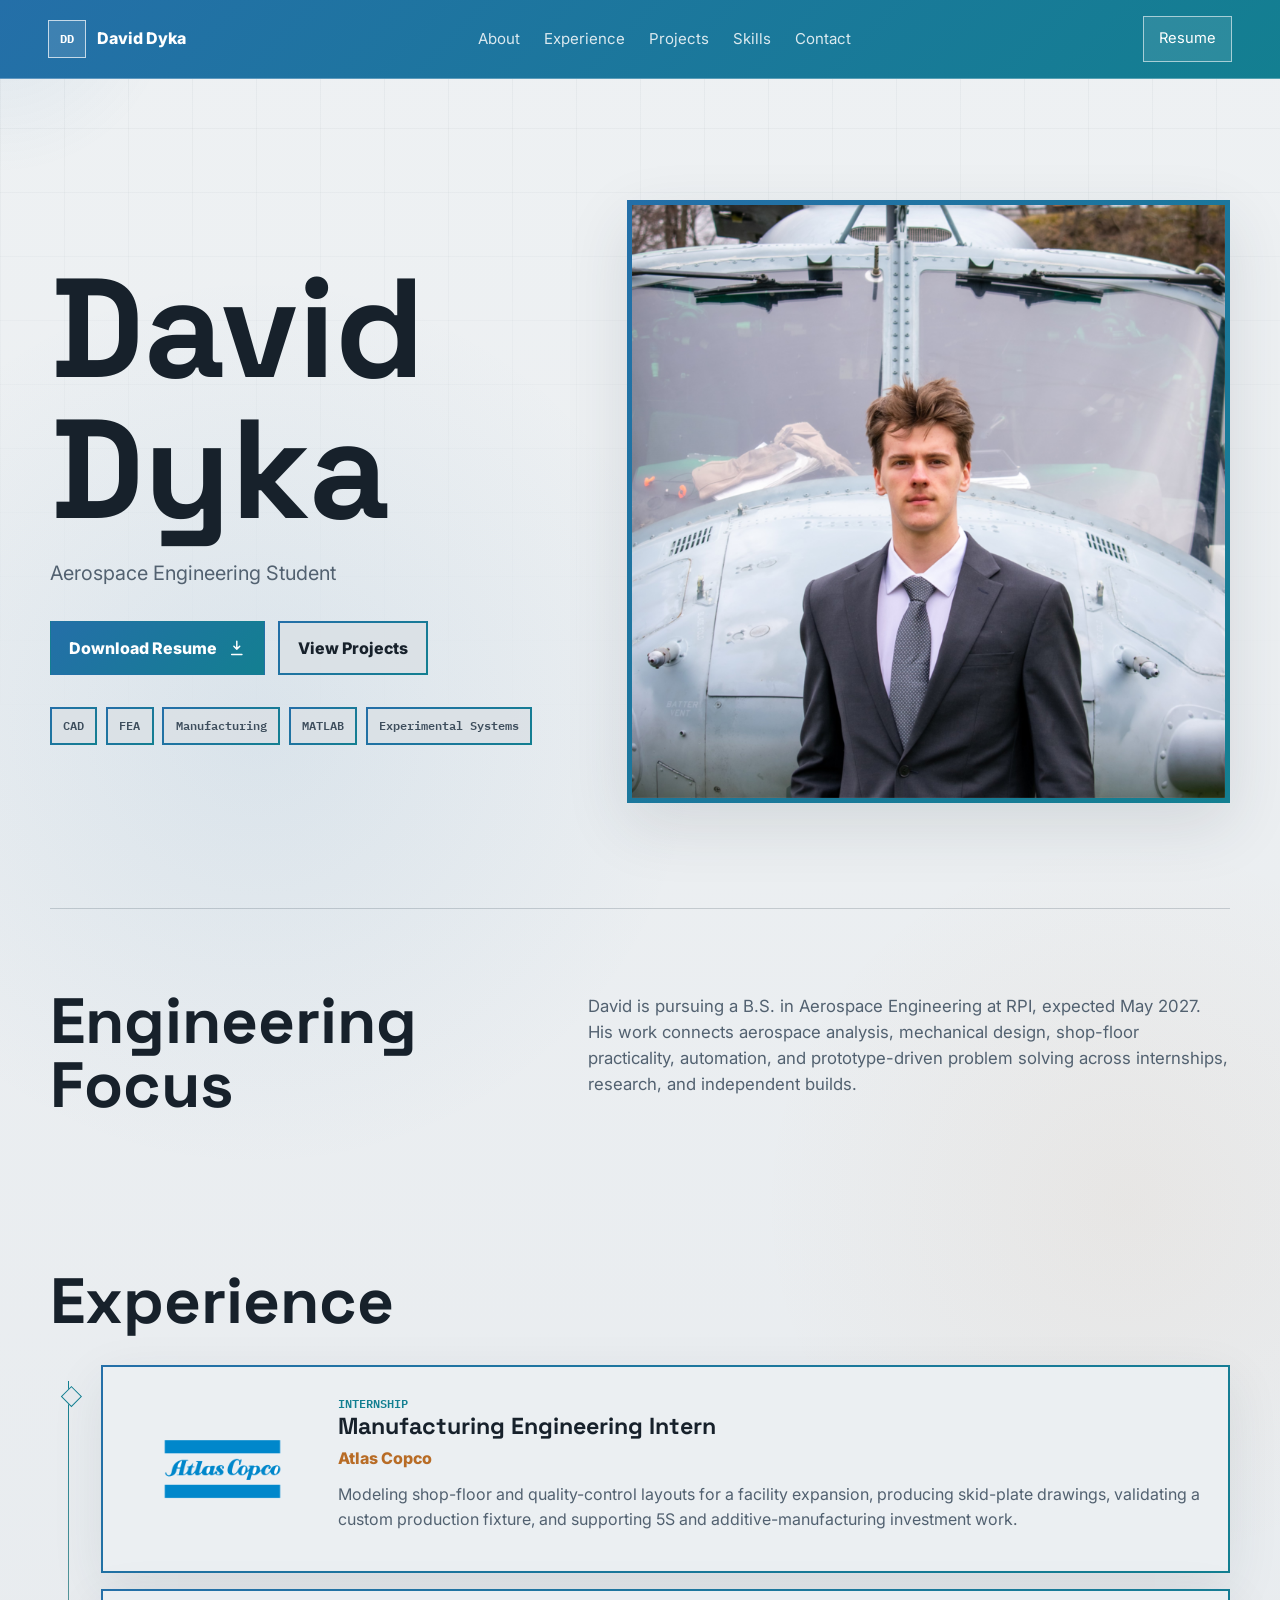
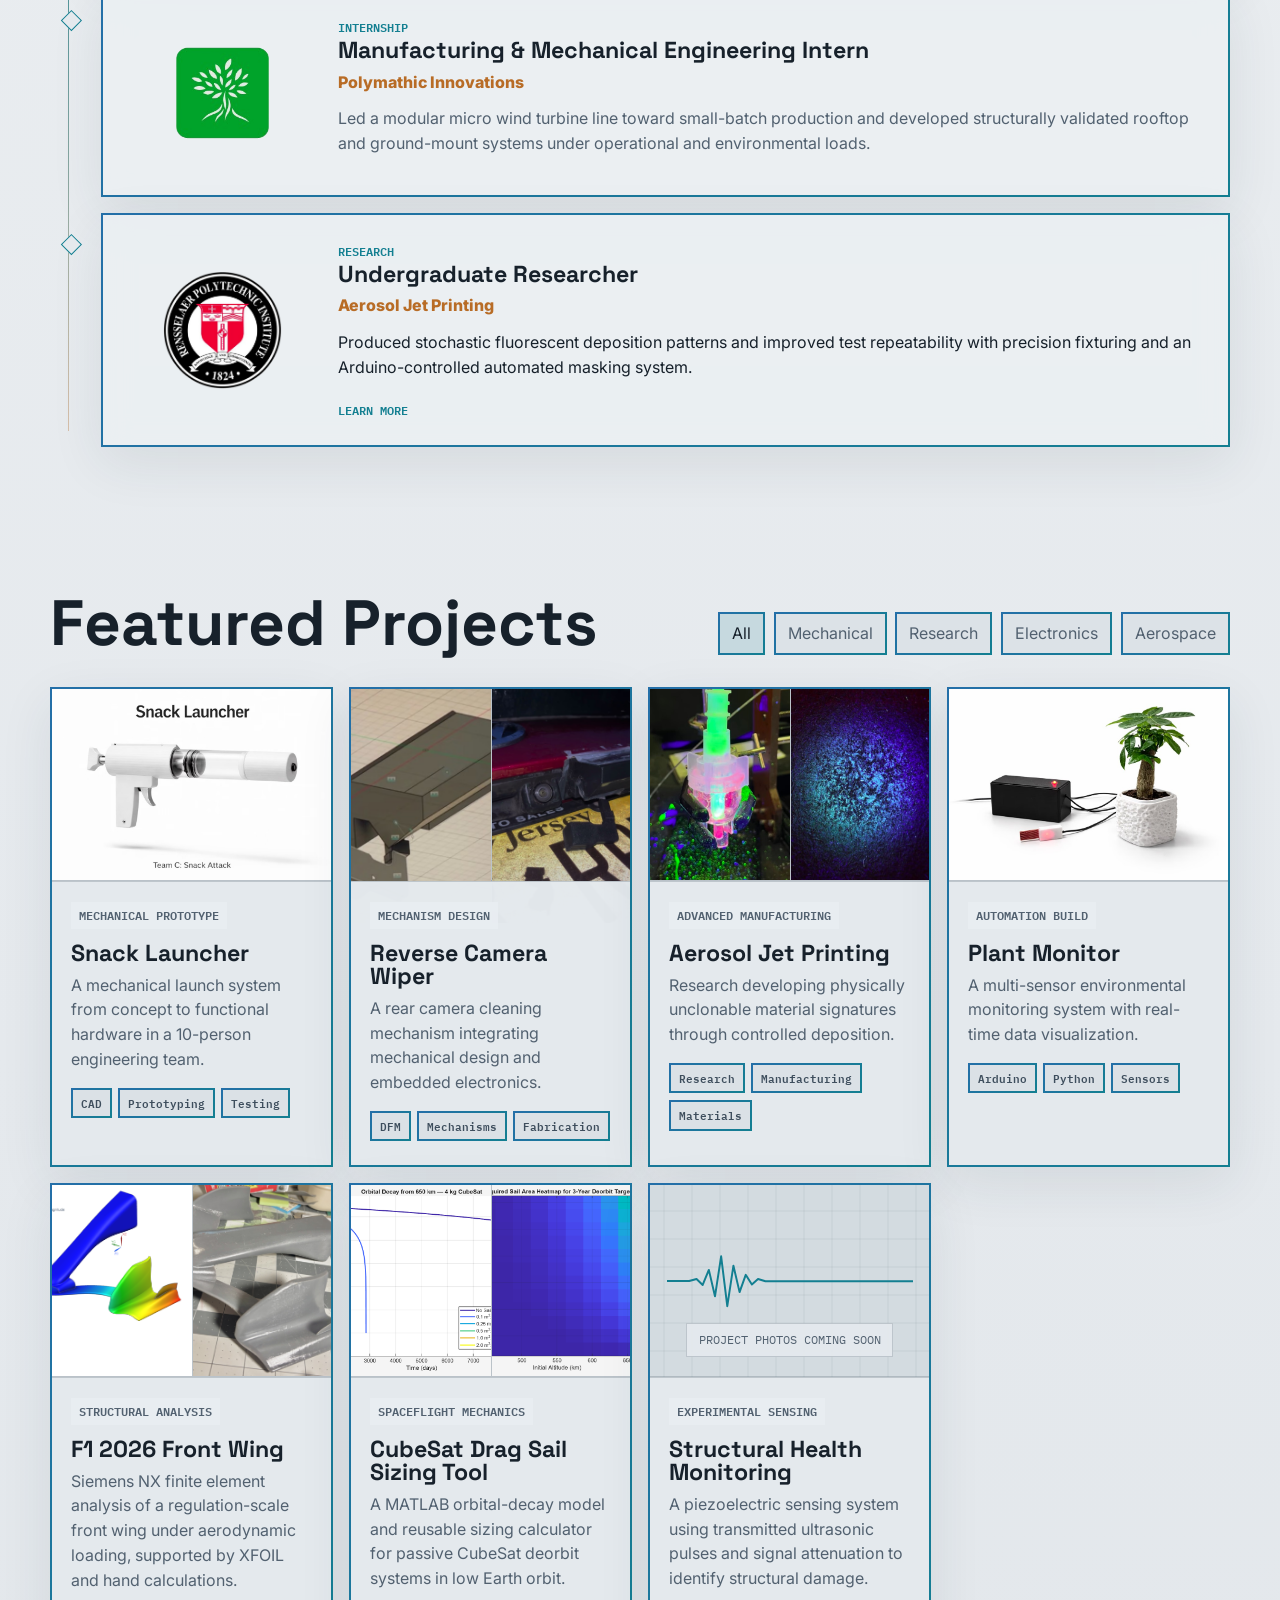
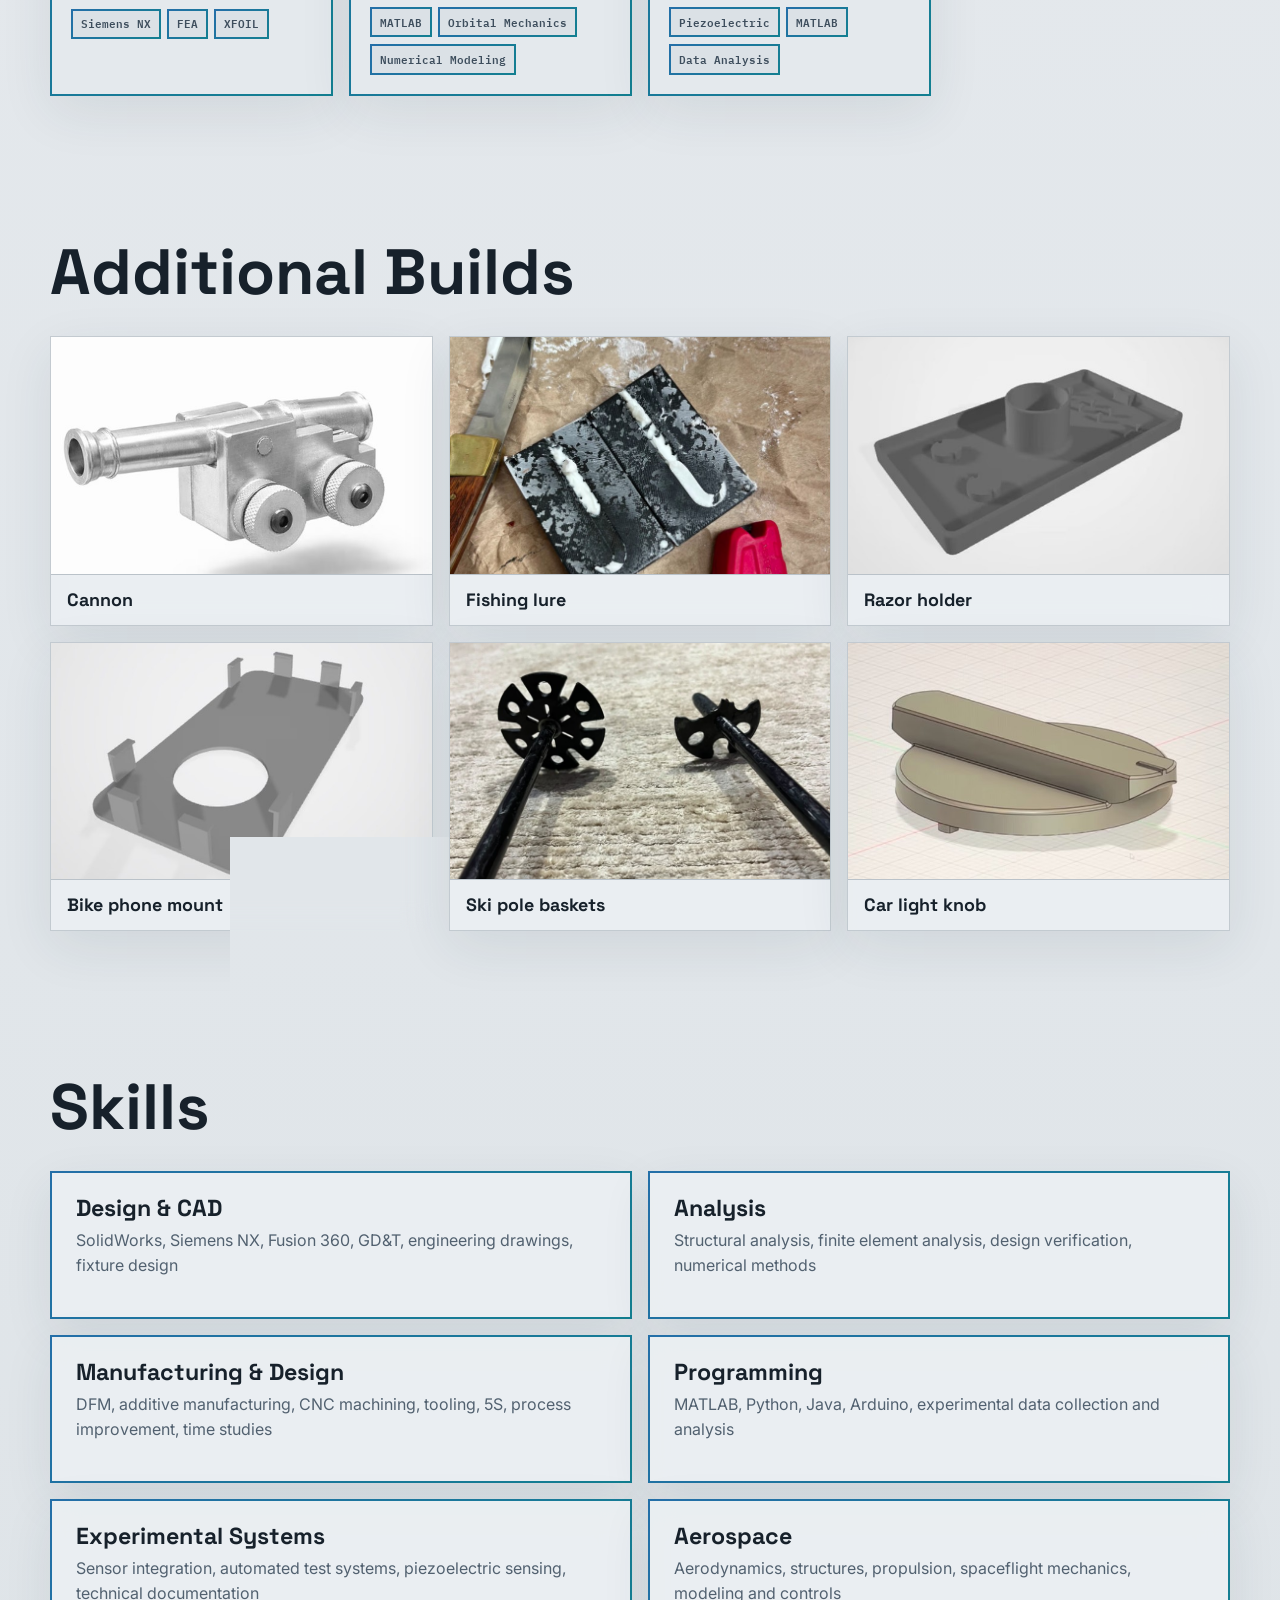
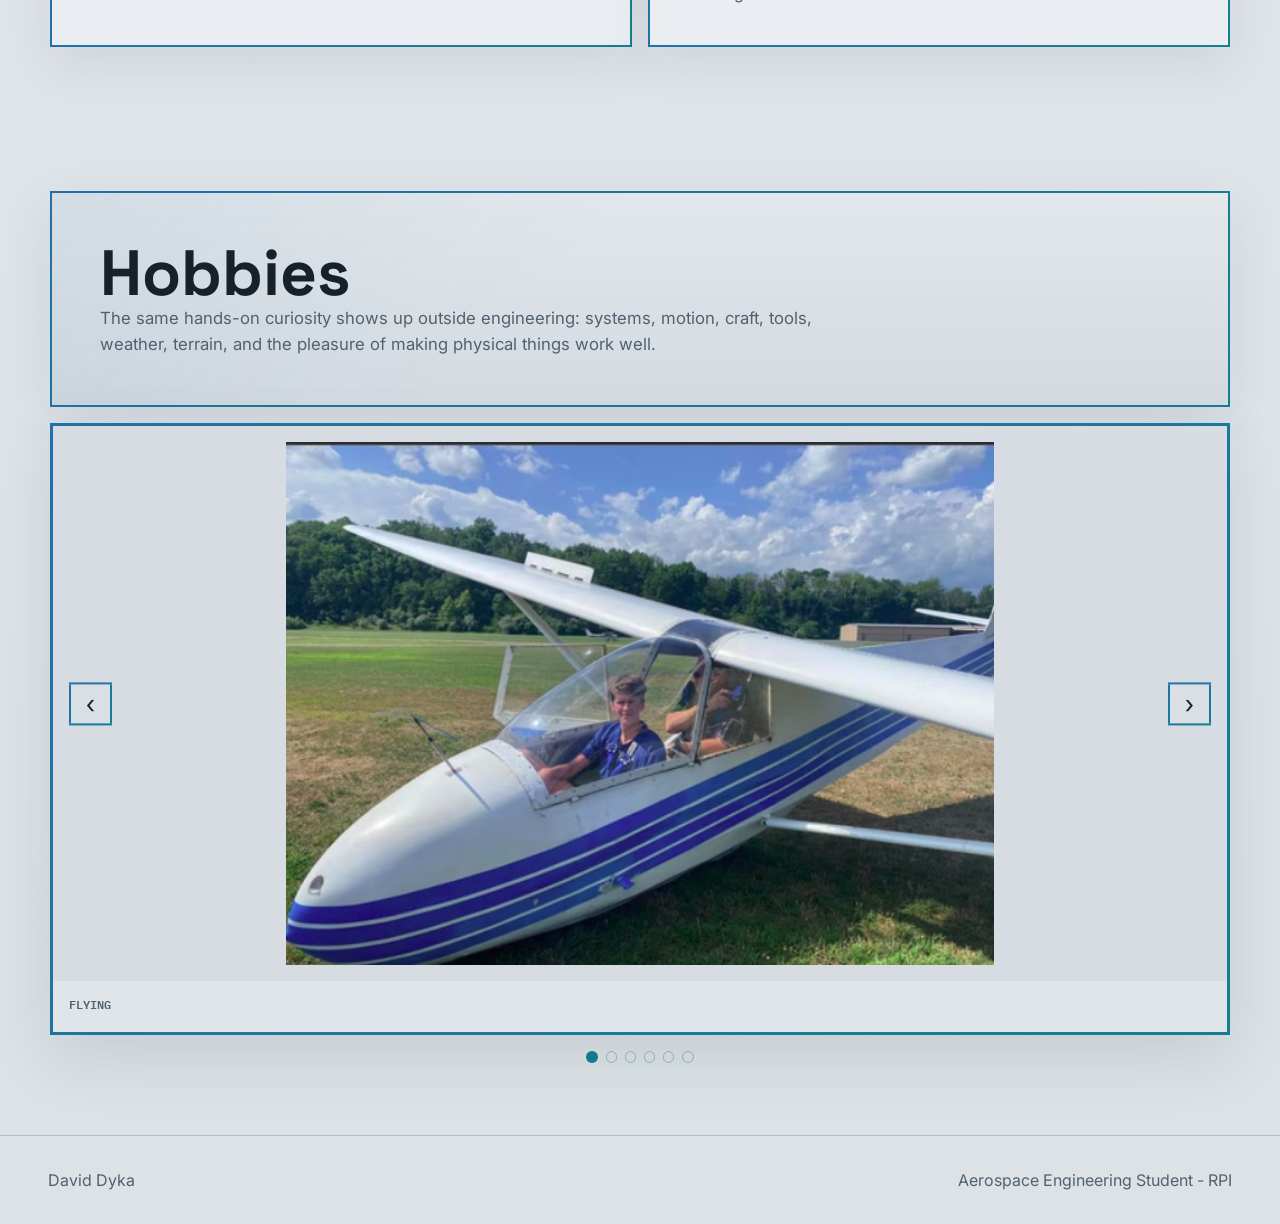
==== commit 6a4a4c6b: "Reposition slideshow navigation" ====
--- a/index.html
+++ b/index.html
@@ -344,10 +344,6 @@
                 work well.
               </p>
             </div>
-            <div class="slideshow-controls" aria-label="Hobby slideshow controls">
-              <button class="slide-button" type="button" data-slide-prev aria-label="Previous hobby">&lsaquo;</button>
-              <button class="slide-button" type="button" data-slide-next aria-label="Next hobby">&rsaquo;</button>
-            </div>
           </div>
         </div>
         <div class="slideshow hobby-slideshow reveal" data-slideshow>
@@ -375,6 +371,10 @@
             <img src="assets/hobbies/woodworking.jpg" alt="Woodworking candle holder project" />
             <figcaption>Woodworking</figcaption>
           </figure>
+          <div class="slideshow-controls slideshow-controls-overlay" aria-label="Hobby slideshow controls">
+            <button class="slide-button" type="button" data-slide-prev aria-label="Previous hobby">&lsaquo;</button>
+            <button class="slide-button" type="button" data-slide-next aria-label="Next hobby">&rsaquo;</button>
+          </div>
         </div>
         <div class="slide-dots" aria-label="Choose hobby">
           <button class="active" type="button" data-slide-dot="0" aria-label="Show flying"></button>
--- a/styles.css
+++ b/styles.css
@@ -850,6 +850,22 @@
   gap: 0.55rem;
 }
 
+.slideshow-controls-overlay {
+  position: absolute;
+  top: 50%;
+  right: 1rem;
+  left: 1rem;
+  z-index: 4;
+  display: flex;
+  justify-content: space-between;
+  pointer-events: none;
+  transform: translateY(-50%);
+}
+
+.hobby-slideshow .slideshow-controls-overlay {
+  top: calc(50% - 1.6rem);
+}
+
 .slide-button {
   display: grid;
   width: 2.7rem;
@@ -862,6 +878,7 @@
   cursor: pointer;
   font-size: 1.6rem;
   line-height: 1;
+  pointer-events: auto;
 }
 
 .slide-button:hover {
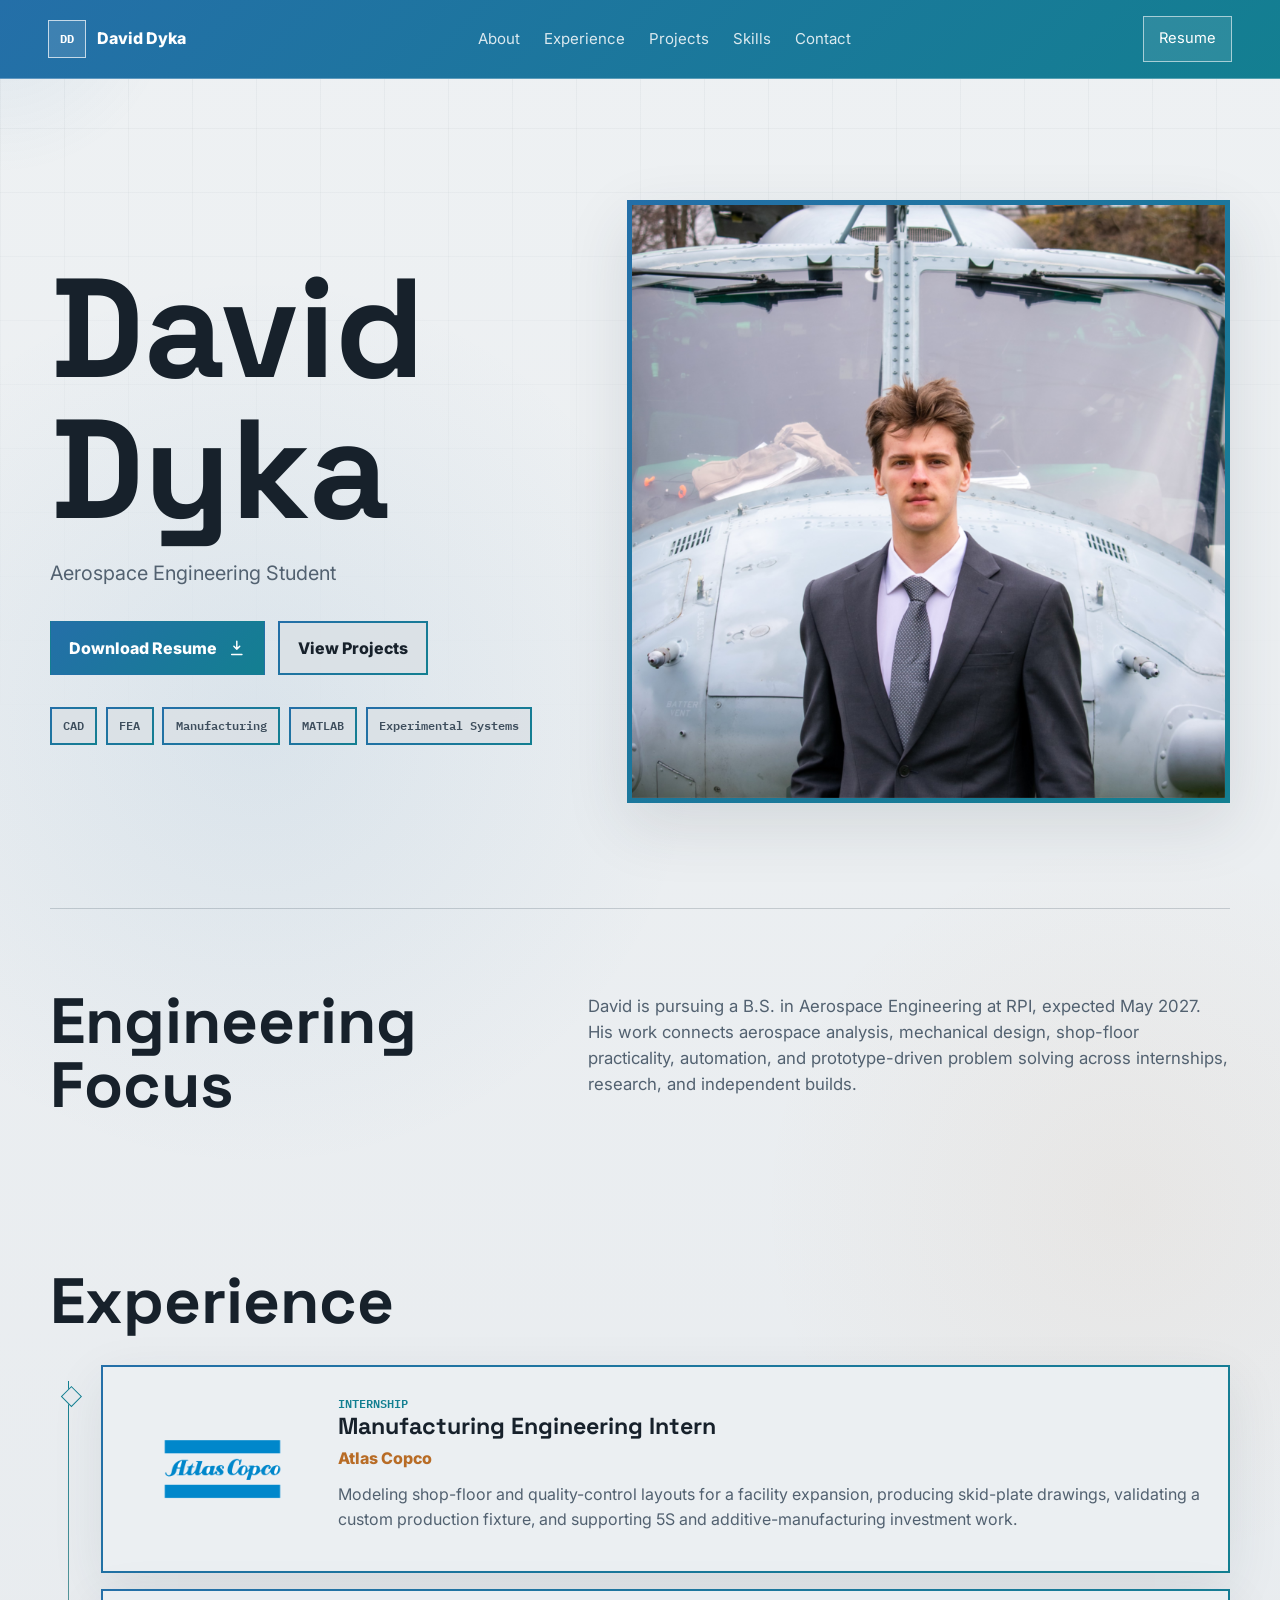
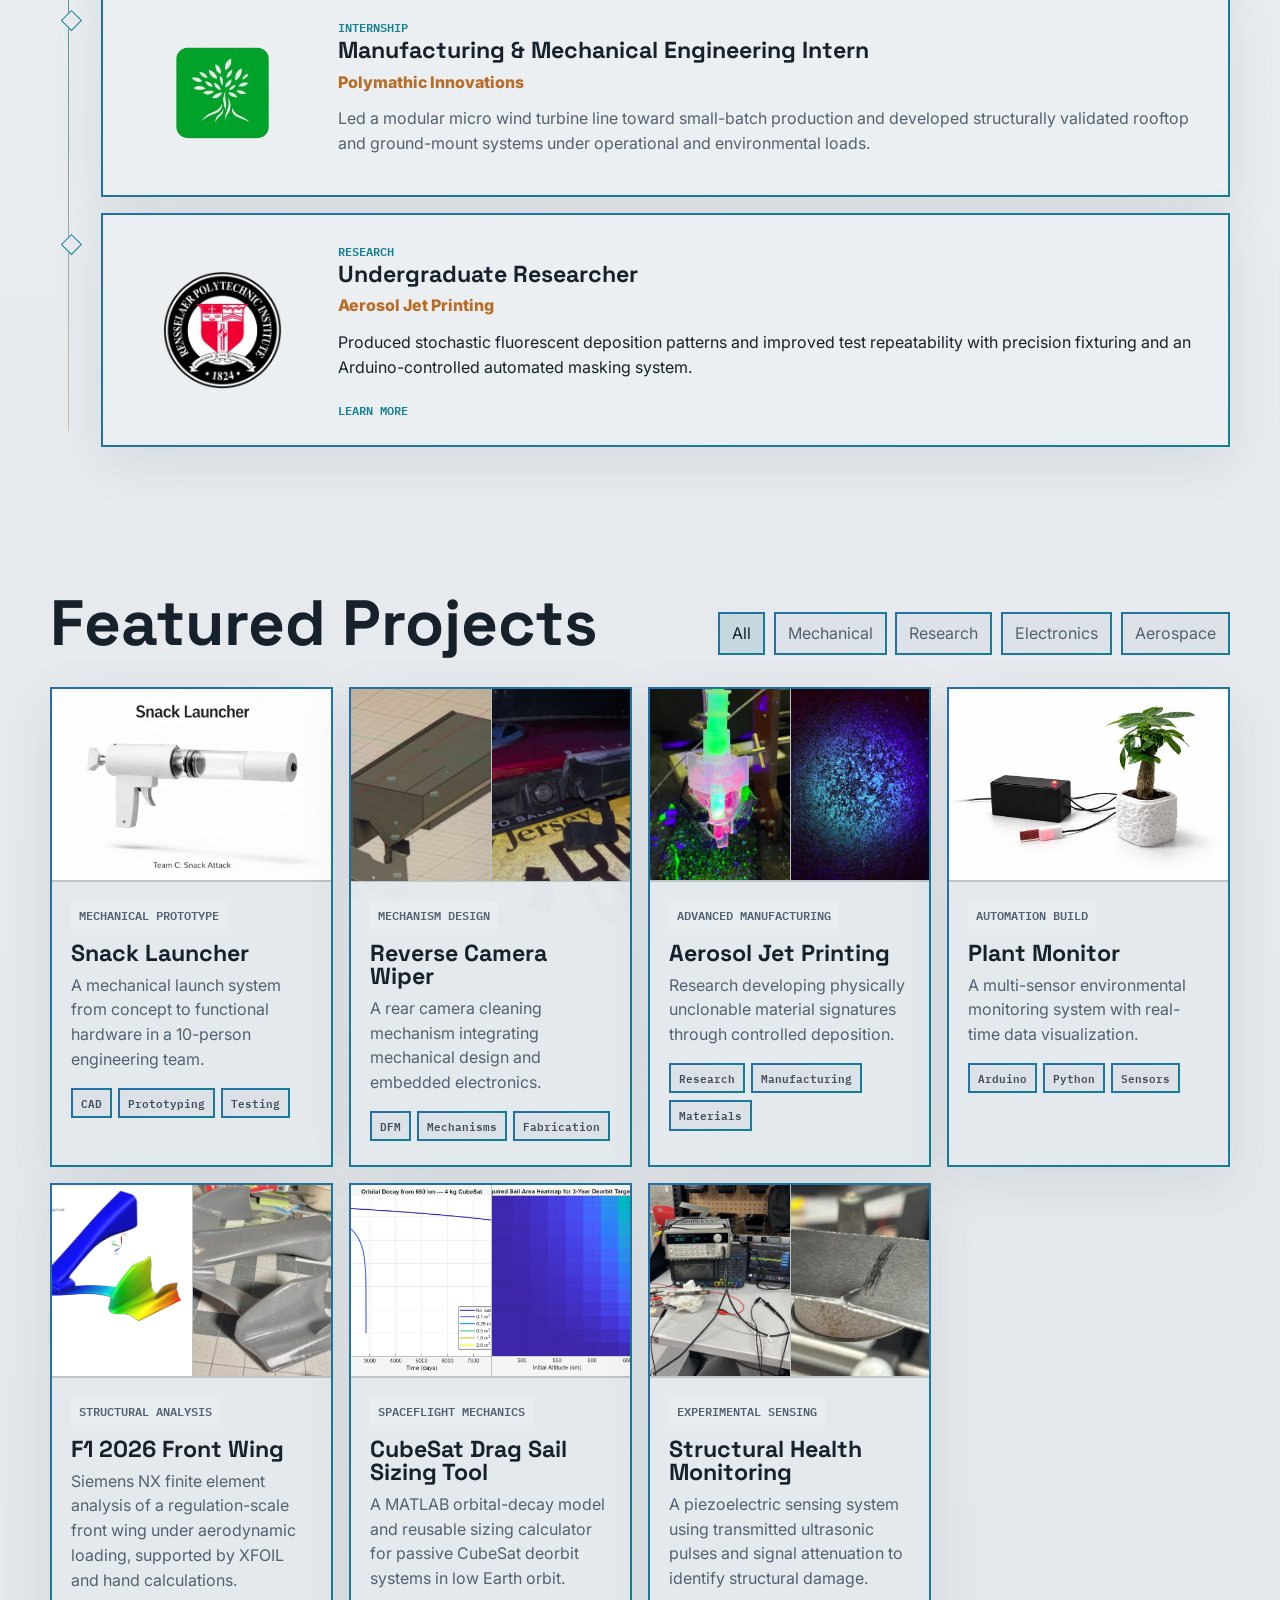
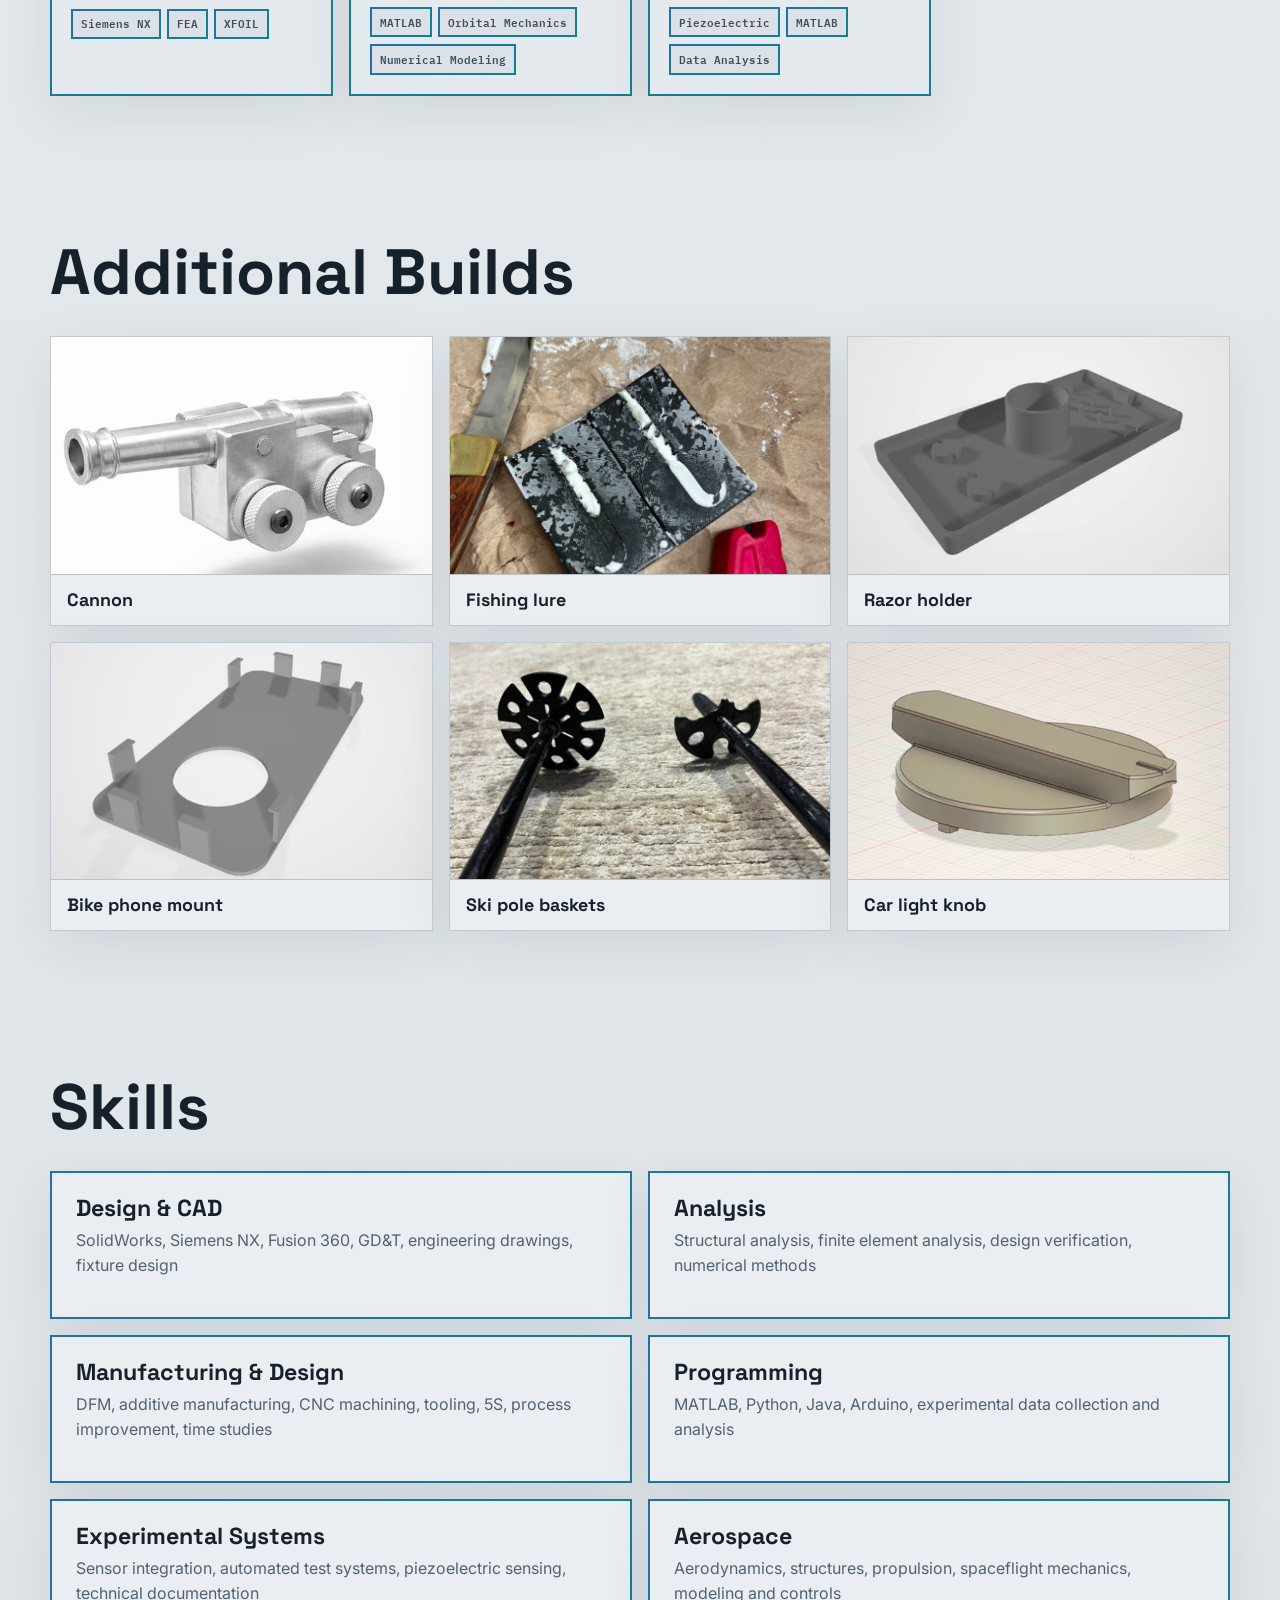
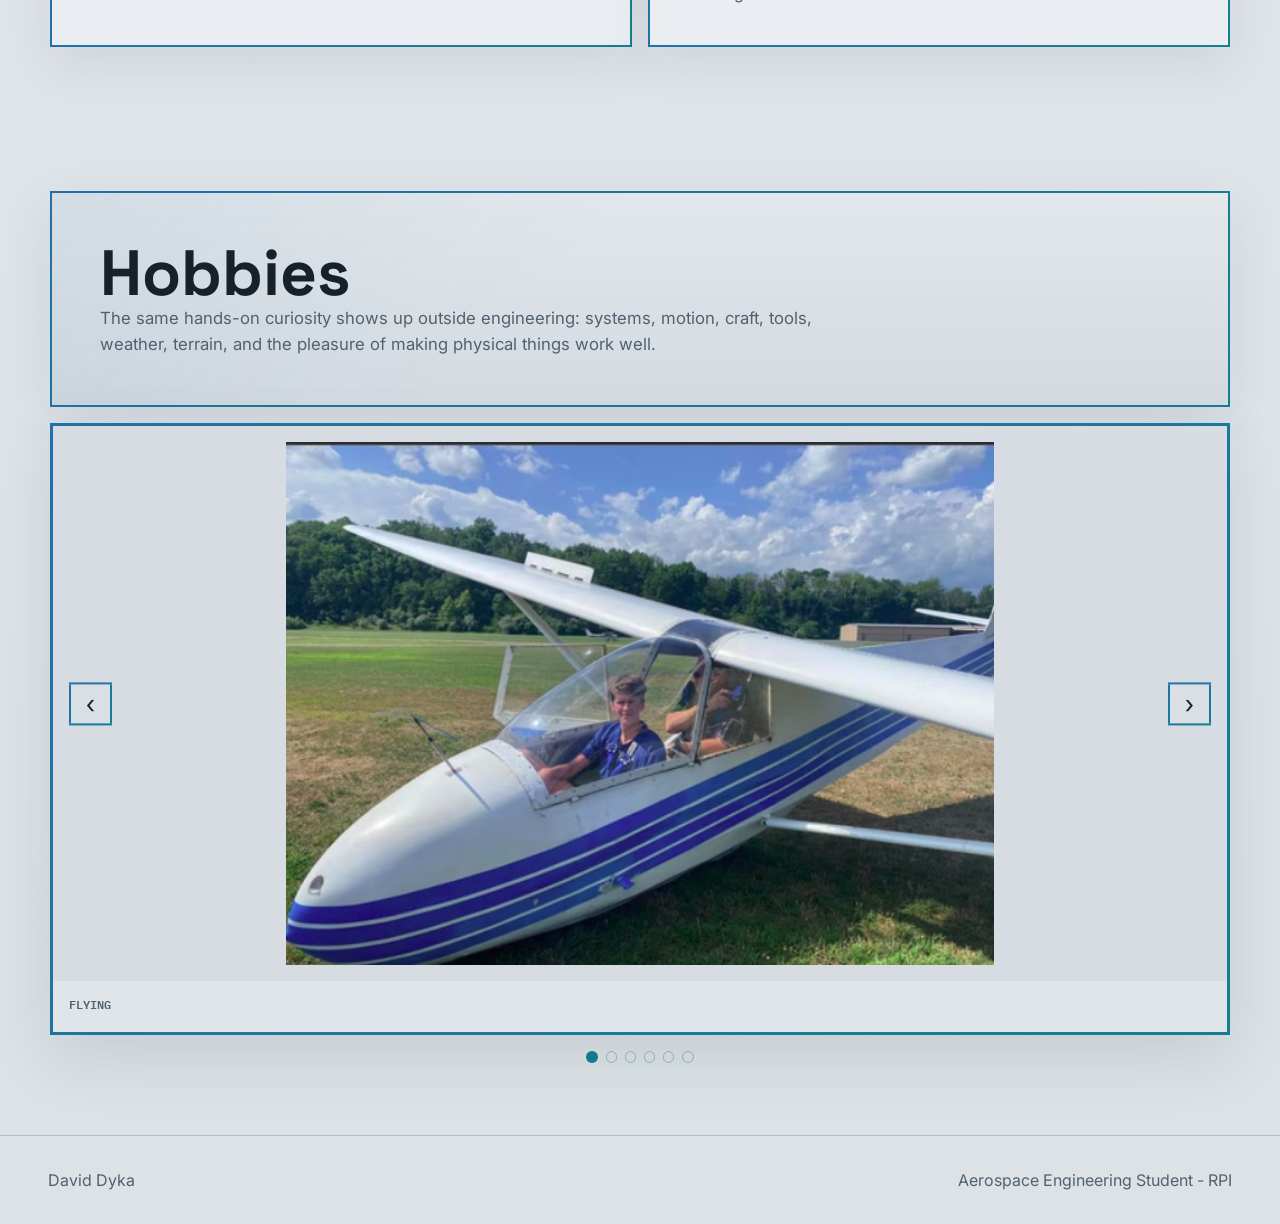
==== commit a248dea4: "Add SHM report and project visuals" ====
--- a/index.html
+++ b/index.html
@@ -249,8 +249,9 @@
           </a>
 
           <a class="project-card reveal" href="projects/structural-health-monitoring.html" data-category="aerospace" data-tilt>
-            <div class="project-visual shm-visual" role="img" aria-label="Stylized ultrasonic waveform representing piezoelectric structural health monitoring">
-              <span>Project photos coming soon</span>
+            <div class="project-photo-pair">
+              <img src="assets/projects/structural-health-monitoring/experimental-setup.jpg" alt="Structural health monitoring experiment with function generator and oscilloscope" />
+              <img src="assets/projects/structural-health-monitoring/cut-damage-closeup.jpg" alt="Cut damage introduced into an instrumented aluminum test plate" />
             </div>
             <div class="project-content">
               <p class="project-label">Experimental sensing</p>
--- a/styles.css
+++ b/styles.css
@@ -1035,6 +1035,12 @@
   box-shadow: 0 16px 50px rgba(38, 51, 63, 0.09);
 }
 
+.case-study-section > img.project-figure {
+  object-fit: contain;
+  padding: 0.7rem;
+  background: #ffffff;
+}
+
 .case-study-section .detail-panel {
   display: flex;
   flex-direction: column;
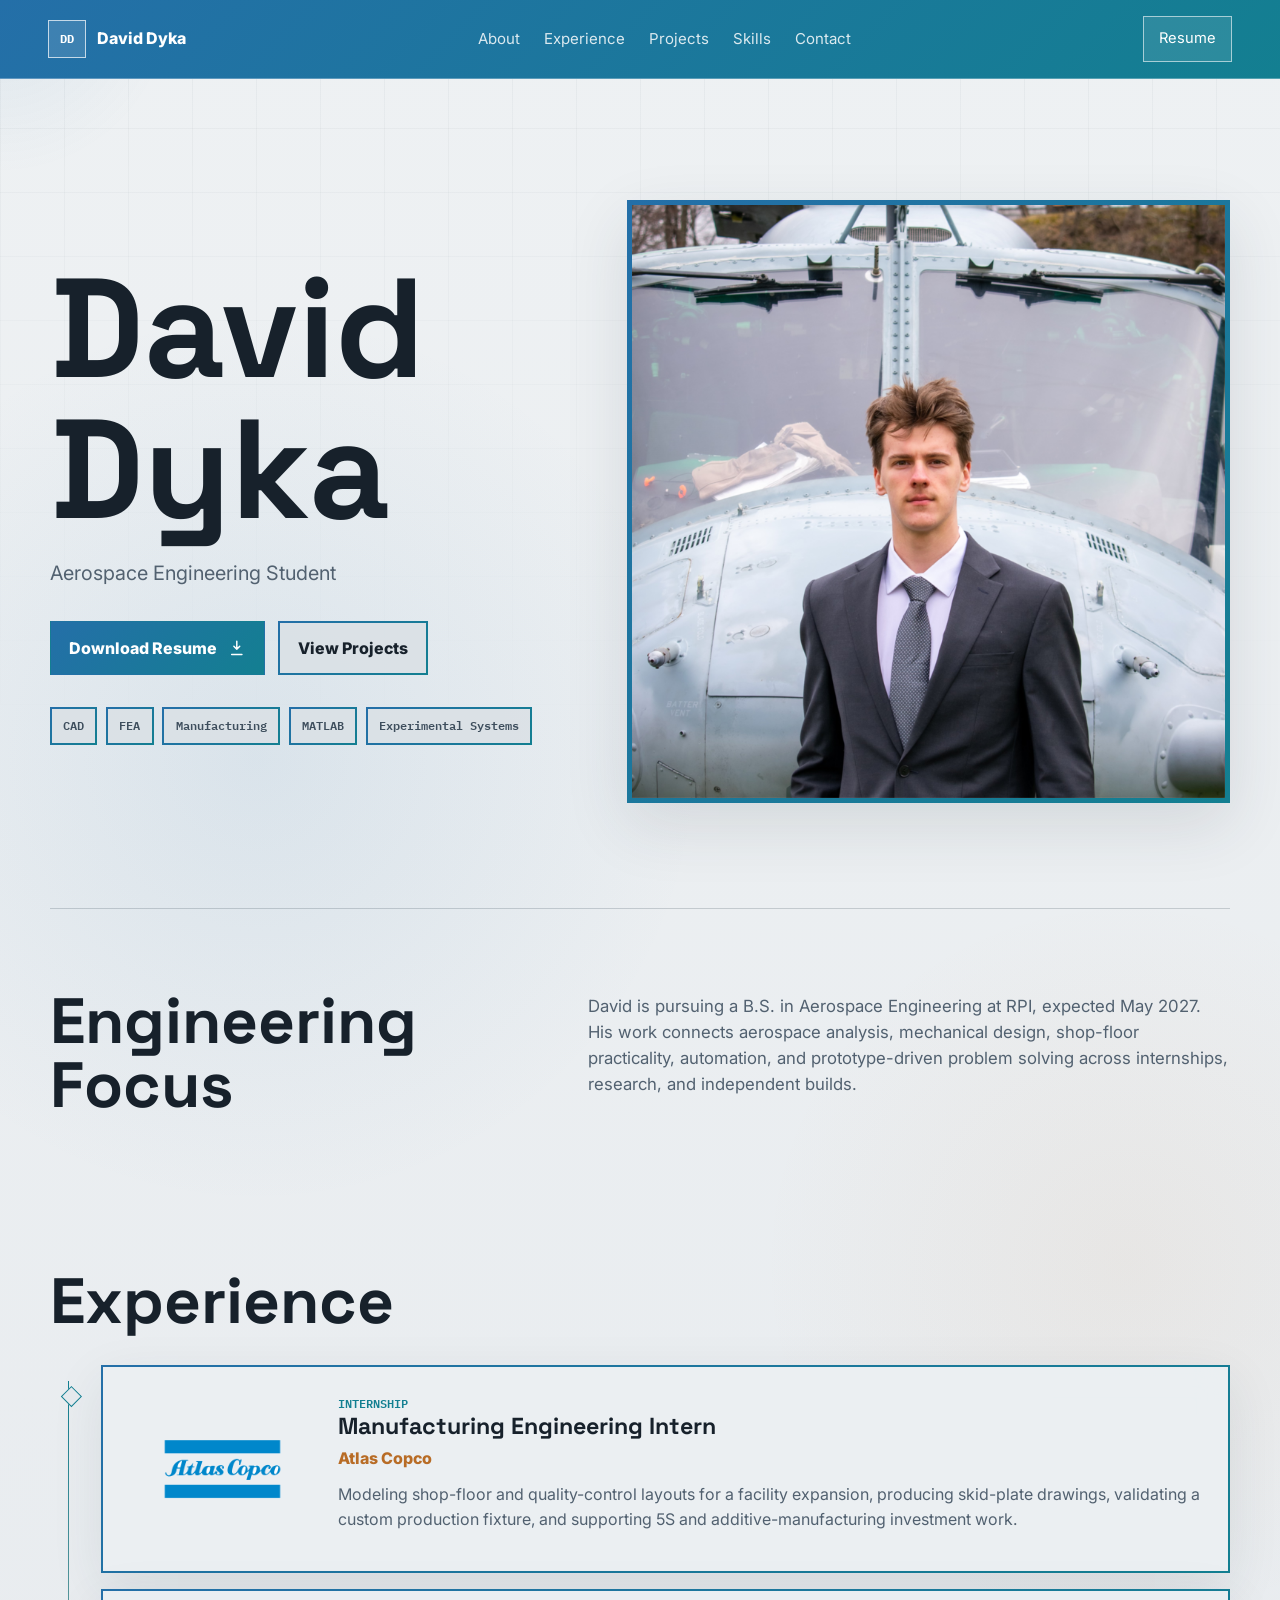
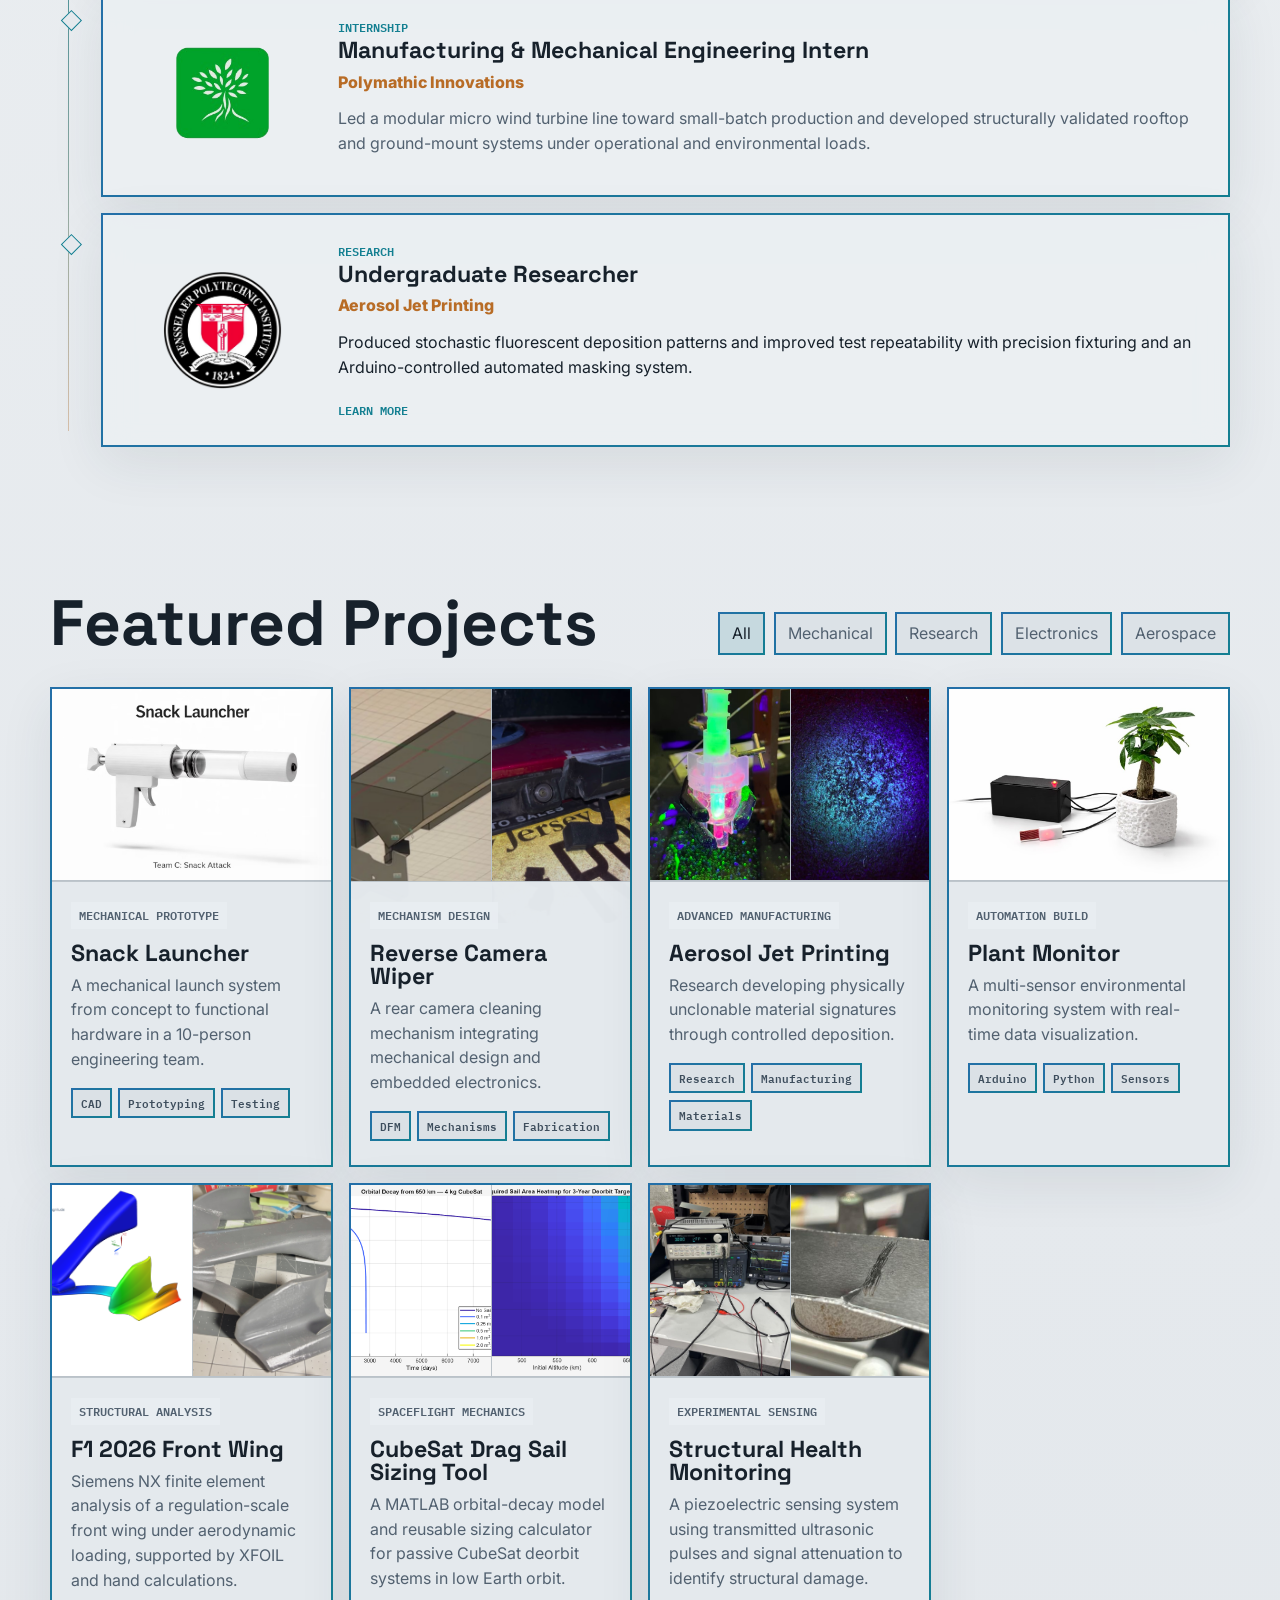
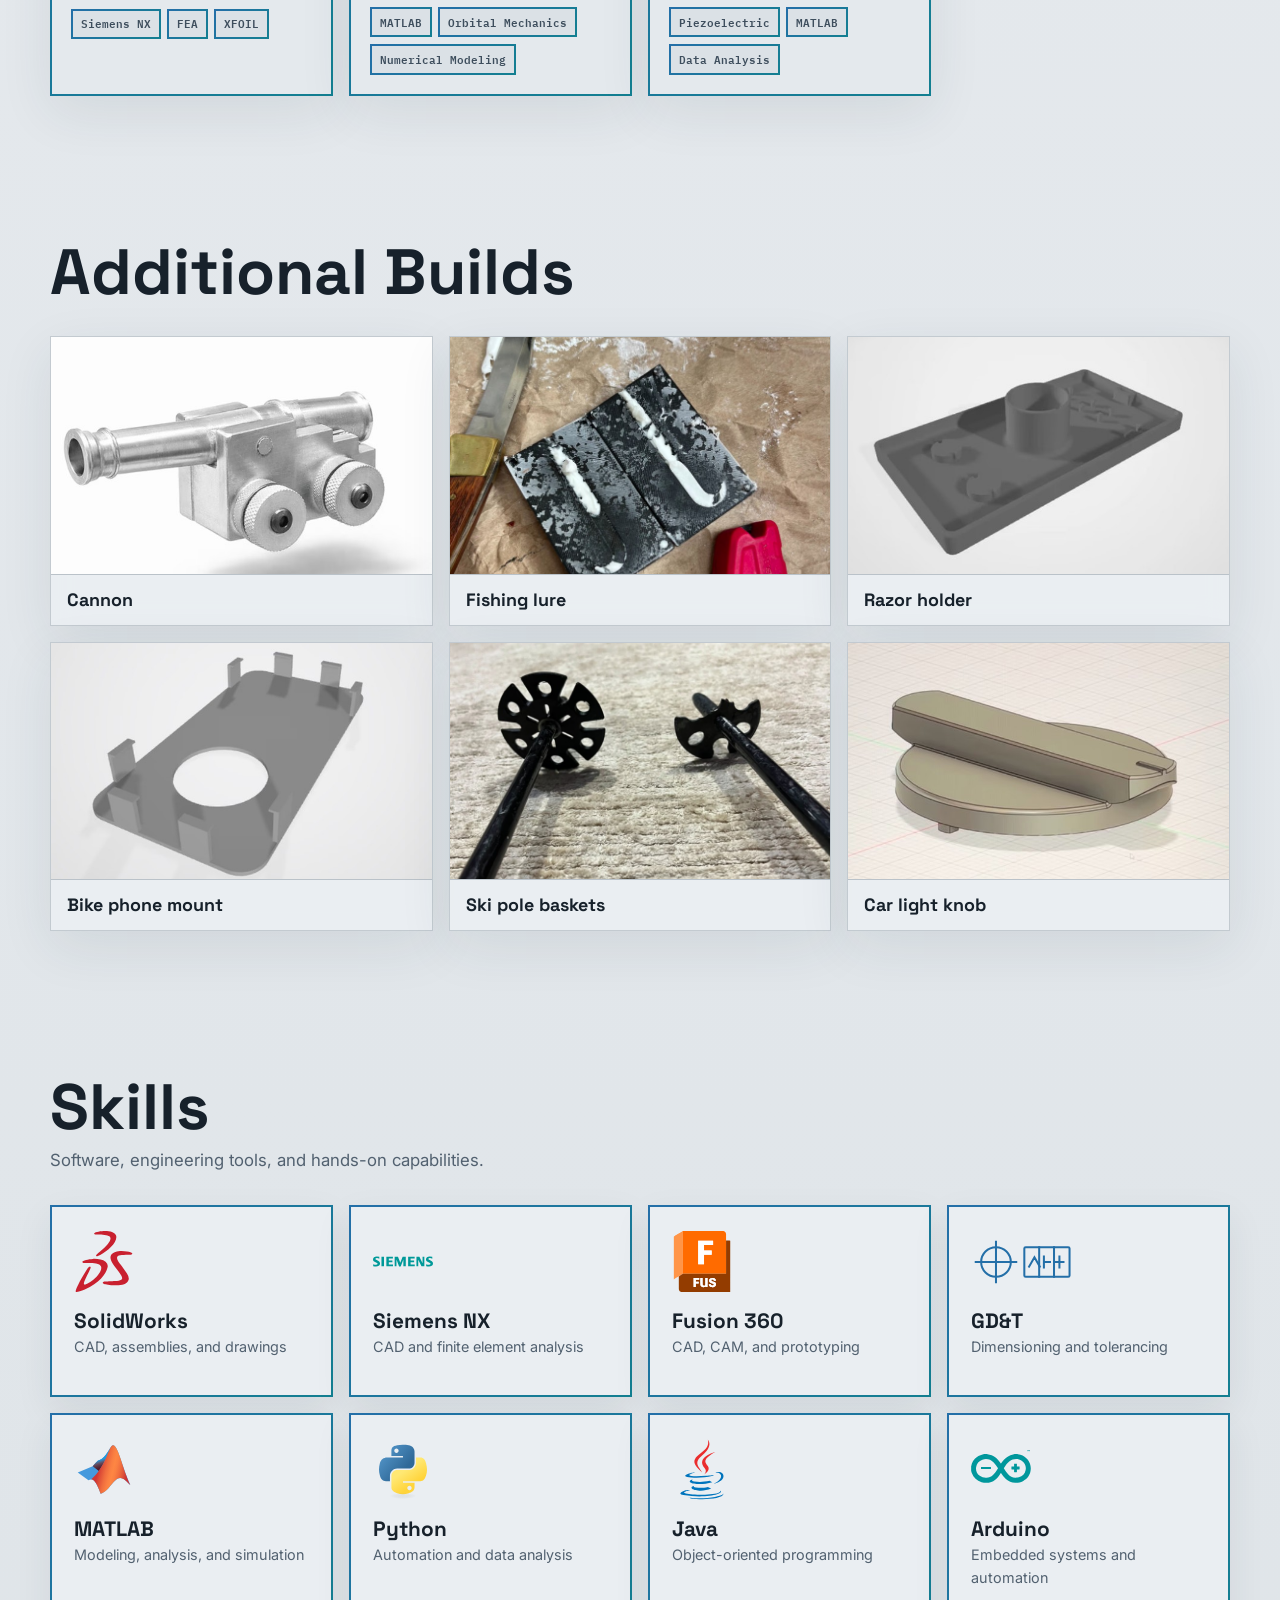
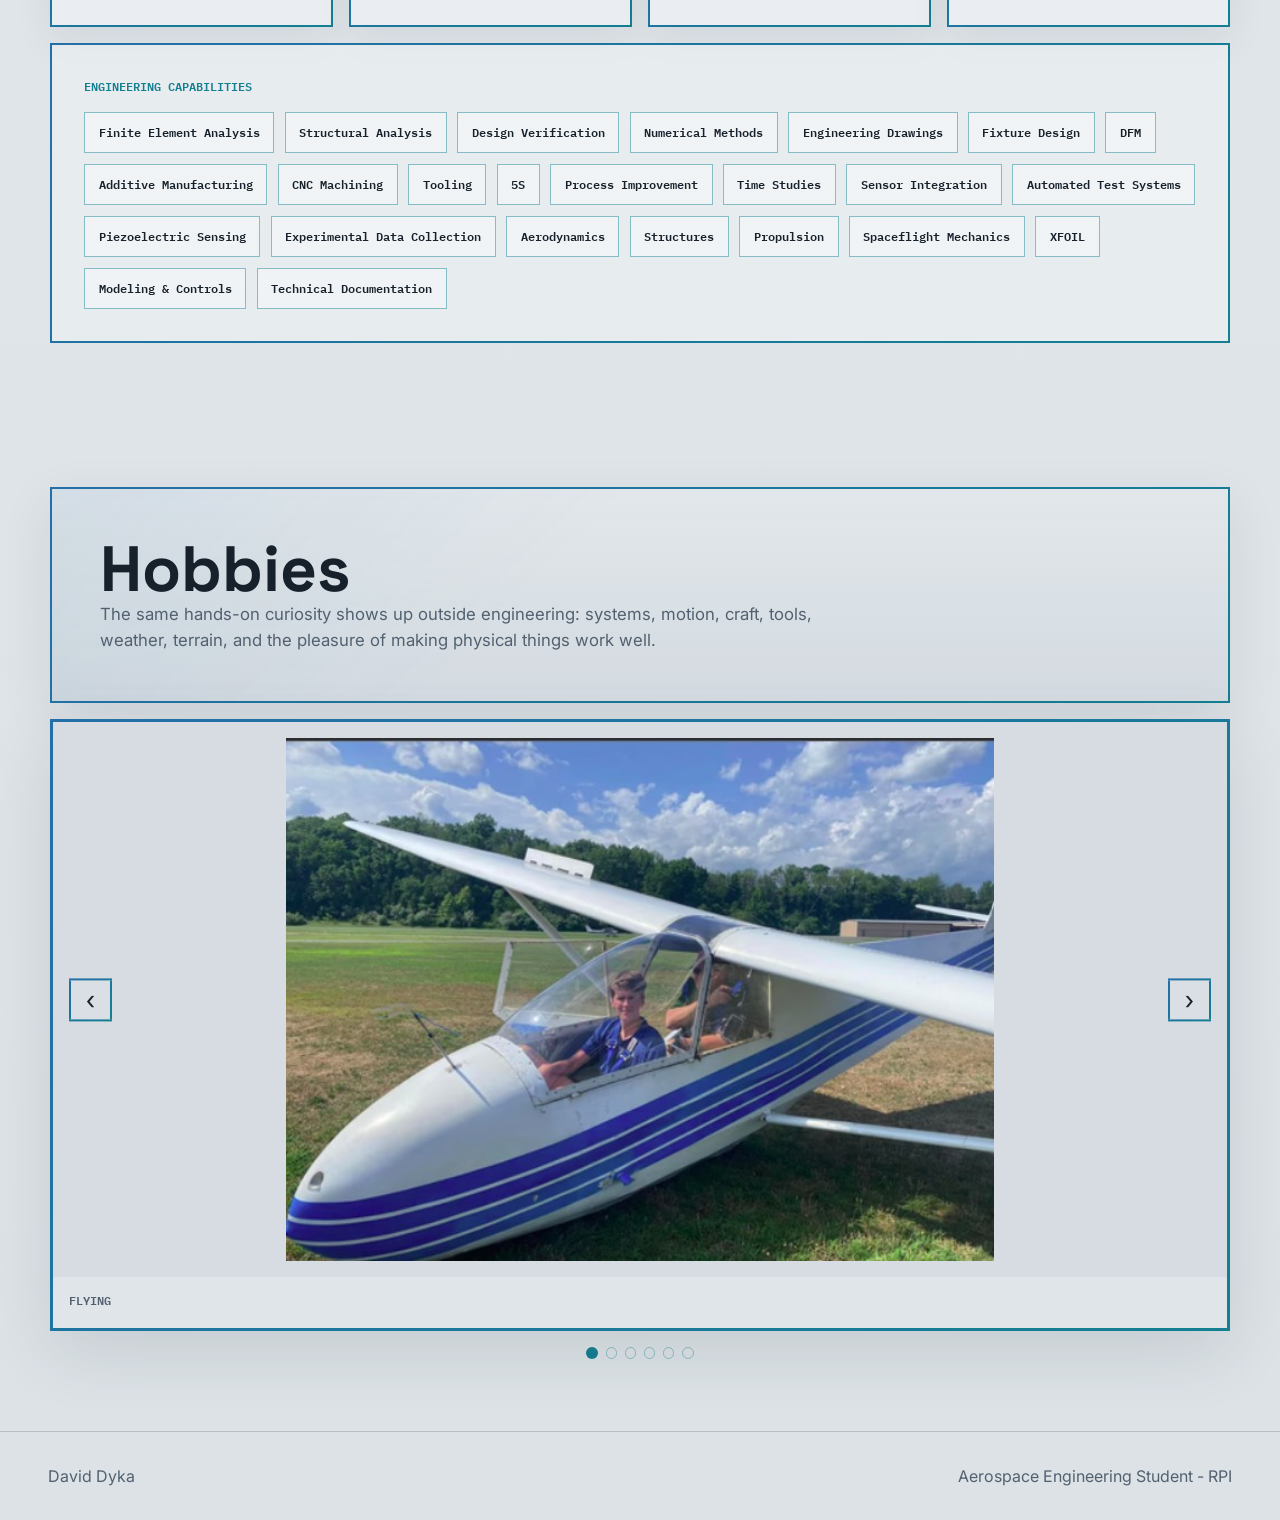
==== commit ad2f9a7d: "Redesign skills with visual tool logos" ====
--- a/index.html
+++ b/index.html
@@ -303,34 +303,84 @@
       </section>
 
       <section class="skills section-shell" id="skills">
-        <div class="section-heading">
-          <h2>Skills</h2>
-        </div>
-        <div class="skill-grid">
-          <article class="skill-panel reveal">
-            <h3>Design & CAD</h3>
-            <p>SolidWorks, Siemens NX, Fusion 360, GD&T, engineering drawings, fixture design</p>
-          </article>
-          <article class="skill-panel reveal">
-            <h3>Analysis</h3>
-            <p>Structural analysis, finite element analysis, design verification, numerical methods</p>
-          </article>
-          <article class="skill-panel reveal">
-            <h3>Manufacturing & Design</h3>
-            <p>DFM, additive manufacturing, CNC machining, tooling, 5S, process improvement, time studies</p>
-          </article>
-          <article class="skill-panel reveal">
-            <h3>Programming</h3>
-            <p>MATLAB, Python, Java, Arduino, experimental data collection and analysis</p>
-          </article>
-          <article class="skill-panel reveal">
-            <h3>Experimental Systems</h3>
-            <p>Sensor integration, automated test systems, piezoelectric sensing, technical documentation</p>
-          </article>
-          <article class="skill-panel reveal">
-            <h3>Aerospace</h3>
-            <p>Aerodynamics, structures, propulsion, spaceflight mechanics, modeling and controls</p>
-          </article>
+        <div class="section-heading skills-heading">
+          <div>
+            <h2>Skills</h2>
+            <p>Software, engineering tools, and hands-on capabilities.</p>
+          </div>
+        </div>
+
+        <div class="skill-tool-grid">
+          <article class="skill-tool reveal">
+            <div class="skill-logo"><img src="assets/skills/solidworks.svg" alt="Dassault Systemes mark for SolidWorks" /></div>
+            <h3>SolidWorks</h3>
+            <p>CAD, assemblies, and drawings</p>
+          </article>
+          <article class="skill-tool reveal">
+            <div class="skill-logo skill-logo-wide"><img src="assets/skills/siemens-nx.svg" alt="Siemens logo for Siemens NX" /></div>
+            <h3>Siemens NX</h3>
+            <p>CAD and finite element analysis</p>
+          </article>
+          <article class="skill-tool reveal">
+            <div class="skill-logo"><img src="assets/skills/fusion-360.svg" alt="Autodesk mark for Fusion 360" /></div>
+            <h3>Fusion 360</h3>
+            <p>CAD, CAM, and prototyping</p>
+          </article>
+          <article class="skill-tool reveal">
+            <div class="skill-logo skill-logo-wide"><img src="assets/skills/gdt.svg" alt="GD and T geometric tolerance symbol" /></div>
+            <h3>GD&amp;T</h3>
+            <p>Dimensioning and tolerancing</p>
+          </article>
+          <article class="skill-tool reveal">
+            <div class="skill-logo"><img src="assets/skills/matlab.svg" alt="MATLAB logo" /></div>
+            <h3>MATLAB</h3>
+            <p>Modeling, analysis, and simulation</p>
+          </article>
+          <article class="skill-tool reveal">
+            <div class="skill-logo"><img src="assets/skills/python.svg" alt="Python logo" /></div>
+            <h3>Python</h3>
+            <p>Automation and data analysis</p>
+          </article>
+          <article class="skill-tool reveal">
+            <div class="skill-logo"><img src="assets/skills/java.svg" alt="Java logo" /></div>
+            <h3>Java</h3>
+            <p>Object-oriented programming</p>
+          </article>
+          <article class="skill-tool reveal">
+            <div class="skill-logo skill-logo-wide"><img src="assets/skills/arduino.svg" alt="Arduino logo" /></div>
+            <h3>Arduino</h3>
+            <p>Embedded systems and automation</p>
+          </article>
+        </div>
+
+        <div class="capability-panel reveal">
+          <p class="section-kicker">Engineering capabilities</p>
+          <div class="capability-list">
+            <span>Finite Element Analysis</span>
+            <span>Structural Analysis</span>
+            <span>Design Verification</span>
+            <span>Numerical Methods</span>
+            <span>Engineering Drawings</span>
+            <span>Fixture Design</span>
+            <span>DFM</span>
+            <span>Additive Manufacturing</span>
+            <span>CNC Machining</span>
+            <span>Tooling</span>
+            <span>5S</span>
+            <span>Process Improvement</span>
+            <span>Time Studies</span>
+            <span>Sensor Integration</span>
+            <span>Automated Test Systems</span>
+            <span>Piezoelectric Sensing</span>
+            <span>Experimental Data Collection</span>
+            <span>Aerodynamics</span>
+            <span>Structures</span>
+            <span>Propulsion</span>
+            <span>Spaceflight Mechanics</span>
+            <span>XFOIL</span>
+            <span>Modeling &amp; Controls</span>
+            <span>Technical Documentation</span>
+          </div>
         </div>
       </section>
 
--- a/styles.css
+++ b/styles.css
@@ -696,12 +696,85 @@
   border-left: 1px solid var(--line);
 }
 
-.skill-grid {
-  grid-template-columns: repeat(2, minmax(0, 1fr));
-}
-
-.skill-panel {
-  padding: 1.5rem;
+.skills-heading p {
+  margin-top: 0.45rem;
+  color: var(--muted);
+  font-size: 1.05rem;
+}
+
+.skill-tool-grid {
+  display: grid;
+  grid-template-columns: repeat(4, minmax(0, 1fr));
+  gap: 1rem;
+}
+
+.skill-tool {
+  min-height: 12rem;
+  padding: 1.35rem;
+  border: 2px solid transparent;
+  border-image: var(--accent-gradient) 1;
+  background: var(--panel);
+  box-shadow: 0 14px 35px rgba(38, 51, 63, 0.08);
+  transition: transform 180ms ease, box-shadow 180ms ease;
+}
+
+.skill-tool:hover {
+  transform: translateY(-4px);
+  box-shadow: 0 20px 42px rgba(38, 51, 63, 0.13);
+}
+
+.skill-logo {
+  display: flex;
+  align-items: center;
+  height: 4.2rem;
+  margin-bottom: 1rem;
+}
+
+.skill-logo img {
+  width: 3.8rem;
+  height: 3.8rem;
+  object-fit: contain;
+  object-position: left center;
+  background: transparent;
+}
+
+.skill-logo-wide img {
+  width: 6.8rem;
+}
+
+.skill-tool h3 {
+  margin-bottom: 0.25rem;
+  font-size: 1.3rem;
+}
+
+.skill-tool p {
+  color: var(--muted);
+  font-size: 0.9rem;
+}
+
+.capability-panel {
+  margin-top: 1rem;
+  padding: clamp(1.25rem, 3vw, 2rem);
+  border: 2px solid transparent;
+  border-image: var(--accent-gradient) 1;
+  background: rgba(235, 239, 242, 0.72);
+}
+
+.capability-list {
+  display: flex;
+  flex-wrap: wrap;
+  gap: 0.65rem;
+  margin-top: 1rem;
+}
+
+.capability-list span {
+  padding: 0.65rem 0.85rem;
+  border: 1px solid rgba(19, 127, 145, 0.48);
+  background: rgba(255, 255, 255, 0.34);
+  color: var(--text);
+  font-family: "IBM Plex Mono", monospace;
+  font-size: 0.76rem;
+  font-weight: 600;
 }
 
 .hobby-card {
@@ -1114,6 +1187,10 @@
     grid-template-columns: repeat(2, minmax(0, 1fr));
   }
 
+  .skill-tool-grid {
+    grid-template-columns: repeat(2, minmax(0, 1fr));
+  }
+
   .image-card-grid,
   .page-grid,
   .about-hero,
@@ -1174,7 +1251,6 @@
   }
 
   .project-grid,
-  .skill-grid,
   .image-card-grid,
   .page-grid,
   .about-hero,
@@ -1185,6 +1261,19 @@
     grid-template-columns: 1fr;
   }
 
+  .skill-tool-grid {
+    grid-template-columns: repeat(2, minmax(0, 1fr));
+  }
+
+  .skill-tool {
+    min-height: 11rem;
+  }
+
+  .capability-list span {
+    flex: 1 1 11rem;
+    text-align: center;
+  }
+
   .project-card {
     min-height: auto;
   }
@@ -1206,3 +1295,32 @@
     flex-direction: column;
   }
 }
+
+@media (max-width: 520px) {
+  .skill-tool-grid {
+    grid-template-columns: 1fr;
+  }
+
+  .skill-tool {
+    display: grid;
+    grid-template-columns: 4.5rem minmax(0, 1fr);
+    grid-template-rows: auto auto;
+    column-gap: 1rem;
+    min-height: auto;
+  }
+
+  .skill-logo {
+    grid-row: 1 / 3;
+    height: 4rem;
+    margin-bottom: 0;
+  }
+
+  .skill-logo img,
+  .skill-logo-wide img {
+    max-width: 4rem;
+  }
+
+  .capability-list span {
+    flex-basis: 100%;
+  }
+}
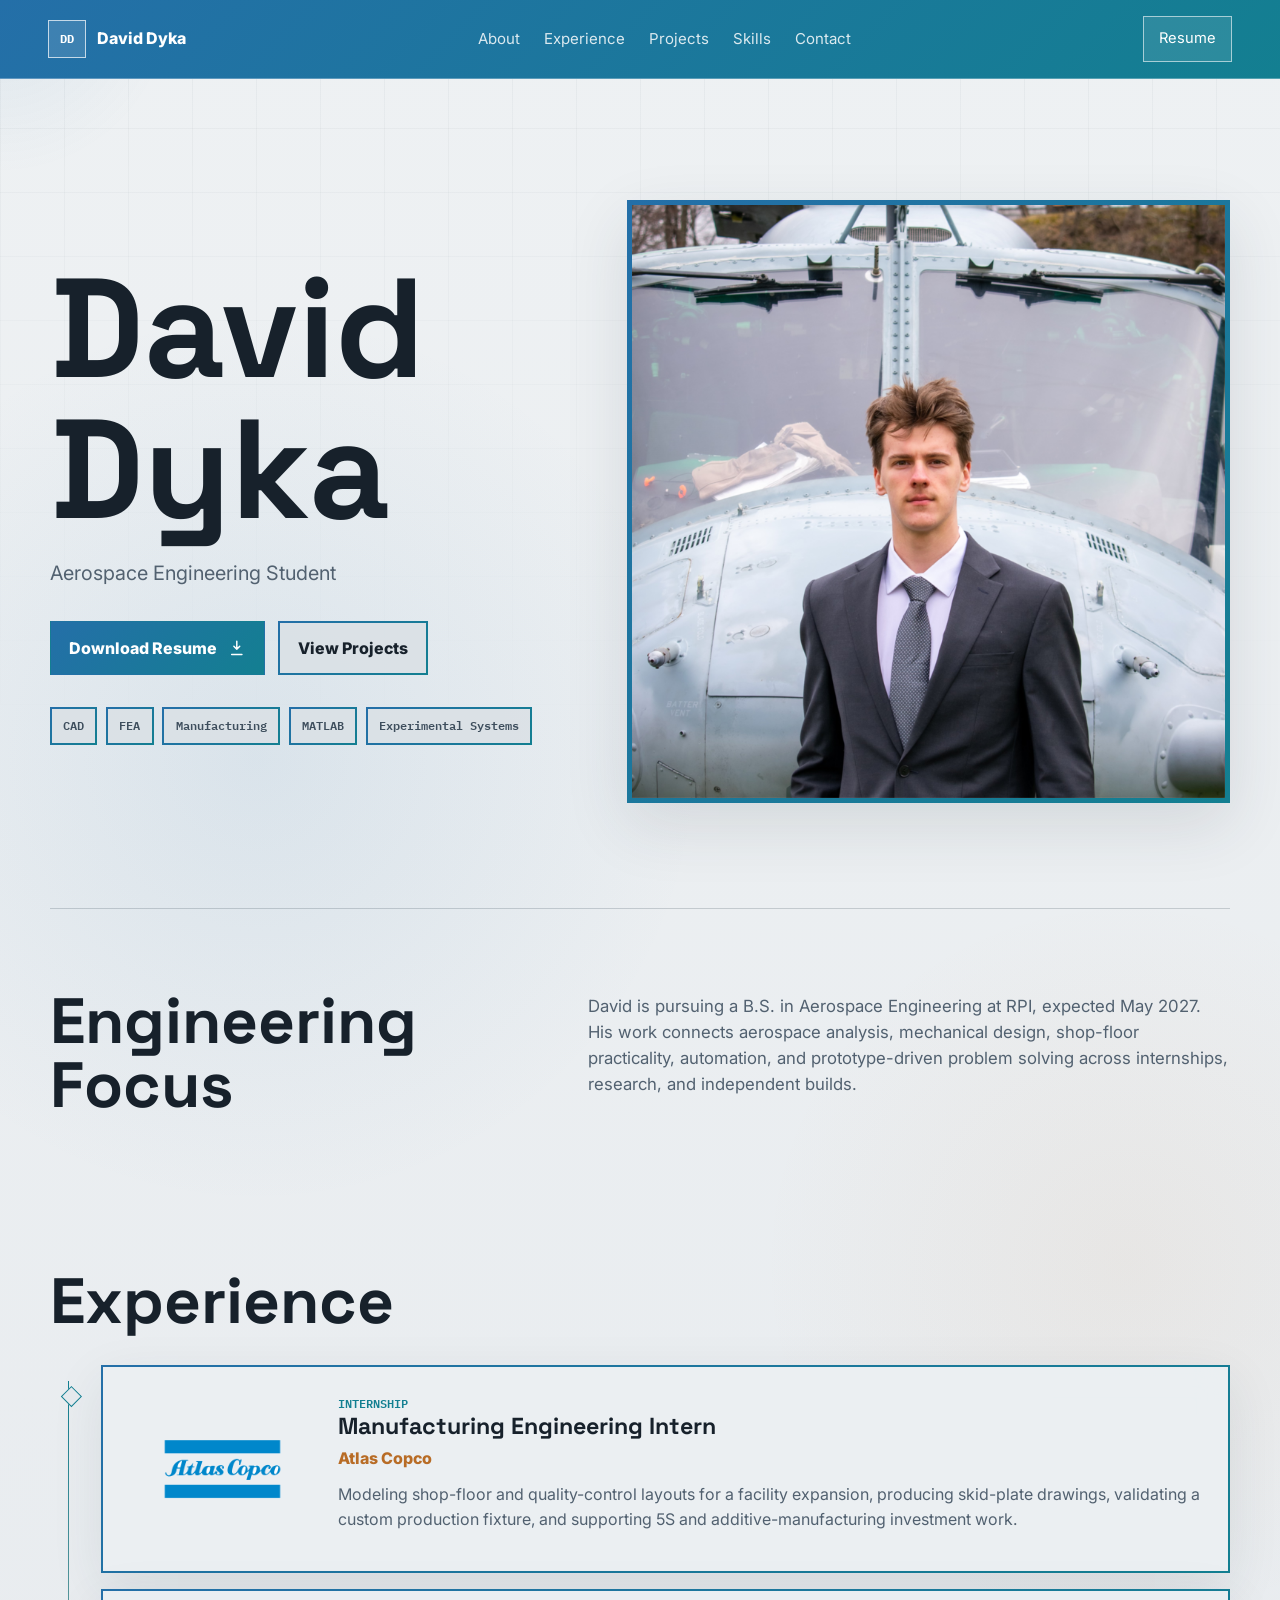
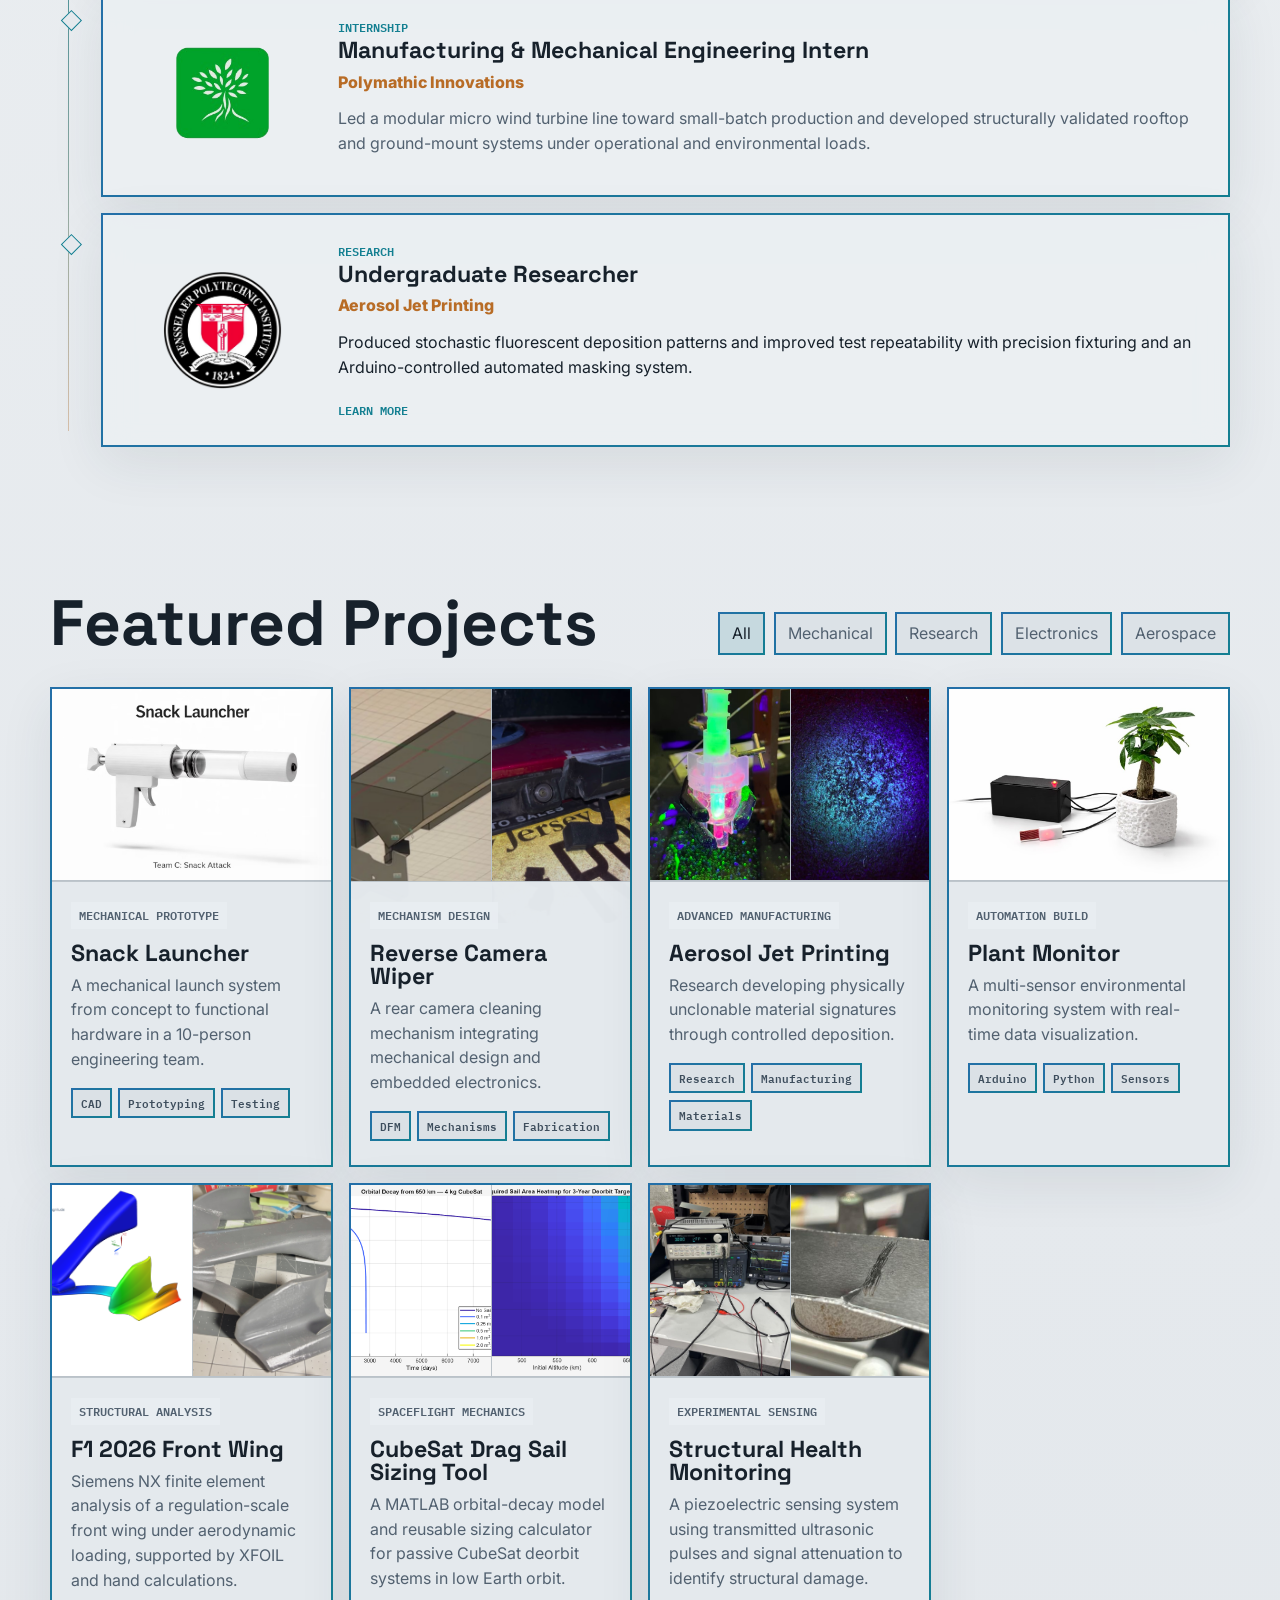
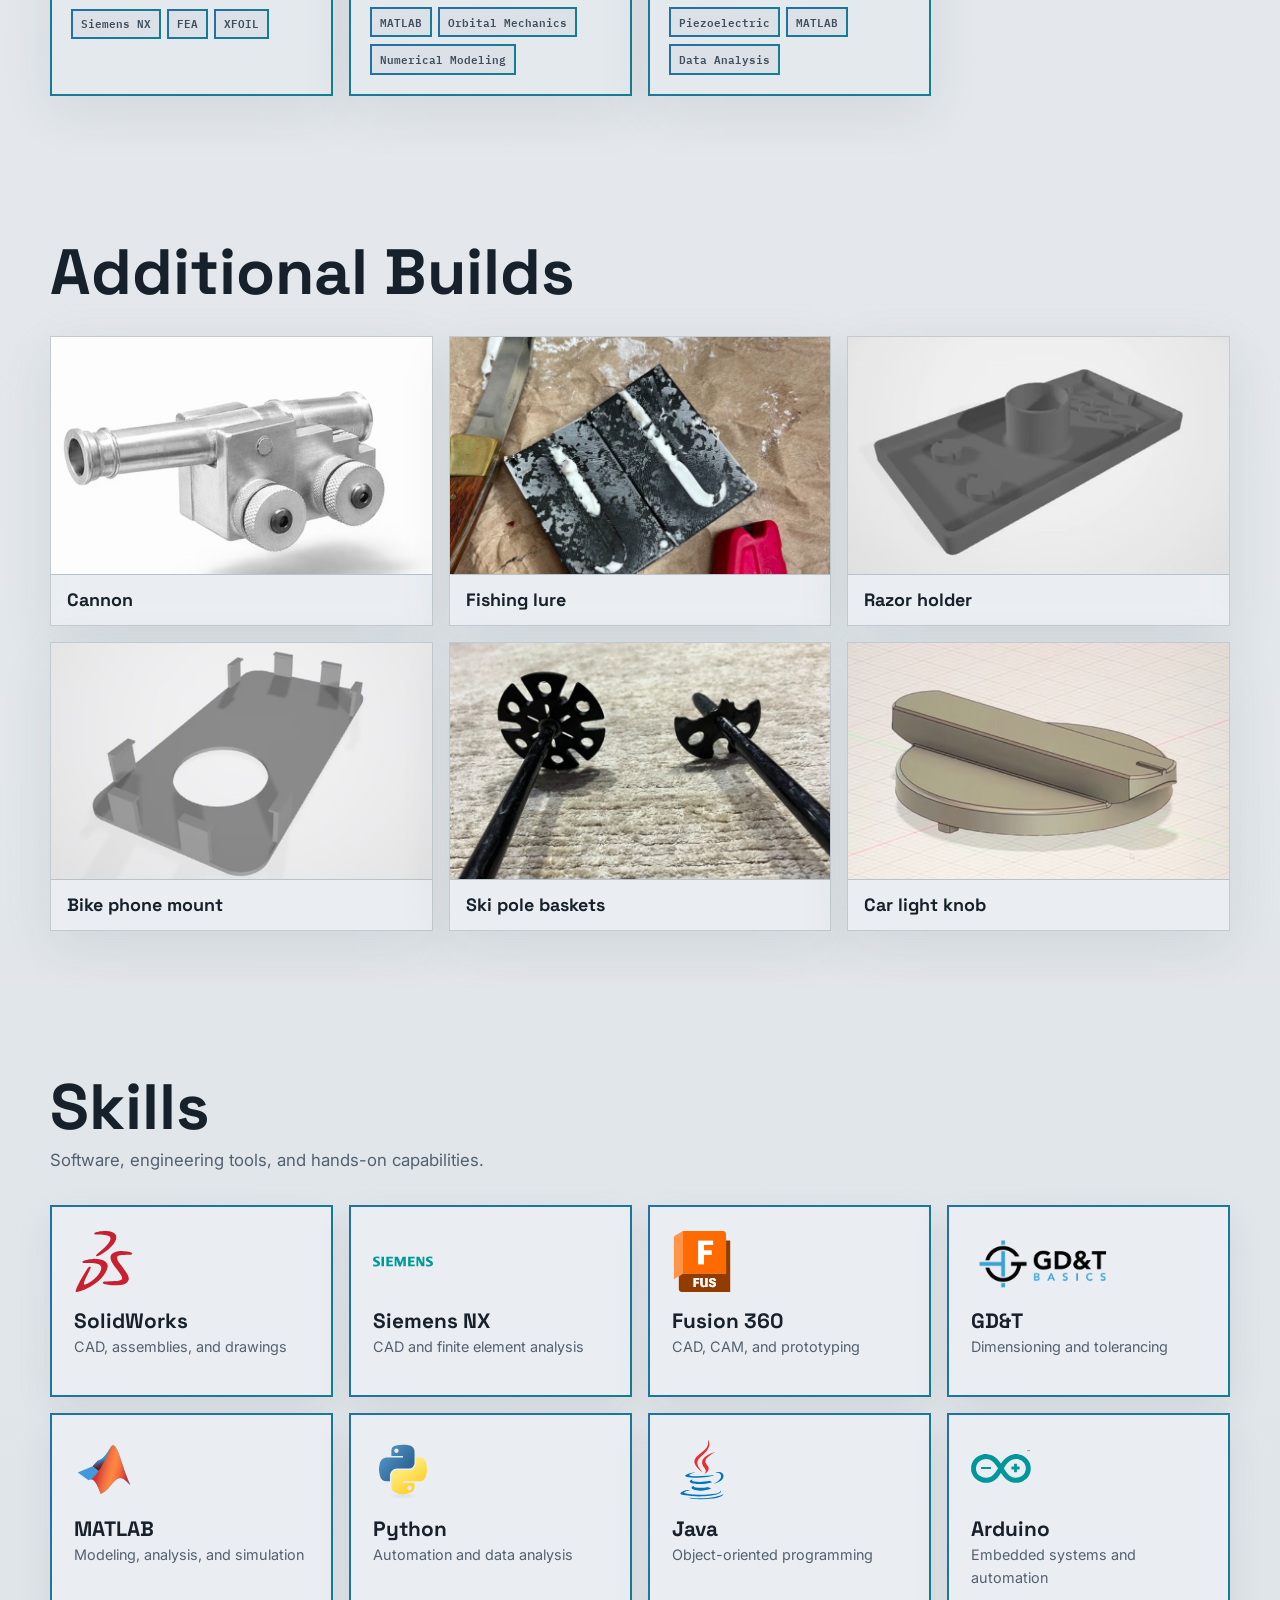
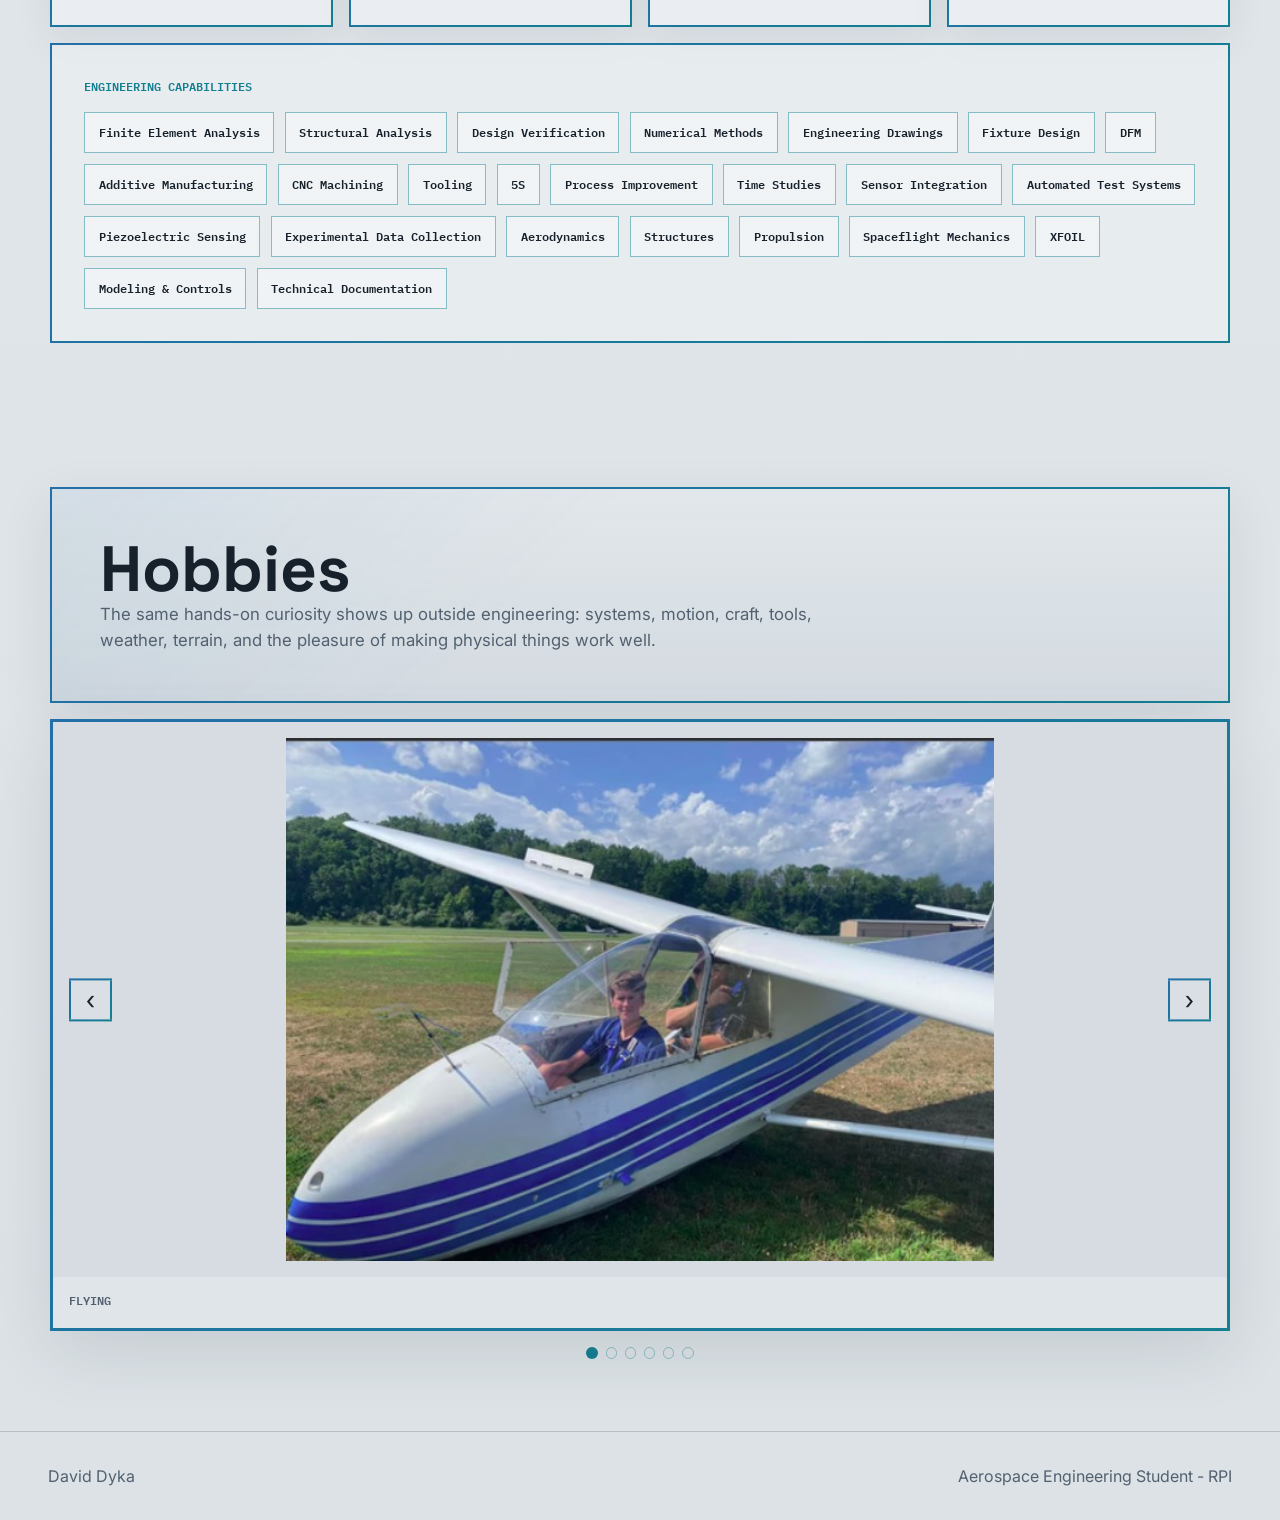
==== commit edde5848: "Replace GD&T skill logo" ====
--- a/index.html
+++ b/index.html
@@ -326,8 +326,8 @@
             <h3>Fusion 360</h3>
             <p>CAD, CAM, and prototyping</p>
           </article>
-          <article class="skill-tool reveal">
-            <div class="skill-logo skill-logo-wide"><img src="assets/skills/gdt.svg" alt="GD and T geometric tolerance symbol" /></div>
+          <article class="skill-tool skill-tool-brand reveal">
+            <div class="skill-logo skill-logo-brand"><img src="assets/skills/gdt-basics.png" alt="GD and T Basics logo" /></div>
             <h3>GD&amp;T</h3>
             <p>Dimensioning and tolerancing</p>
           </article>
--- a/styles.css
+++ b/styles.css
@@ -742,6 +742,11 @@
   width: 6.8rem;
 }
 
+.skill-logo-brand img {
+  width: 10rem;
+  height: 4.2rem;
+}
+
 .skill-tool h3 {
   margin-bottom: 0.25rem;
   font-size: 1.3rem;
@@ -1320,6 +1325,20 @@
     max-width: 4rem;
   }
 
+  .skill-tool-brand {
+    display: block;
+  }
+
+  .skill-tool-brand .skill-logo {
+    width: 100%;
+    margin-bottom: 0.75rem;
+  }
+
+  .skill-tool-brand .skill-logo img {
+    width: 10rem;
+    max-width: 100%;
+  }
+
   .capability-list span {
     flex-basis: 100%;
   }
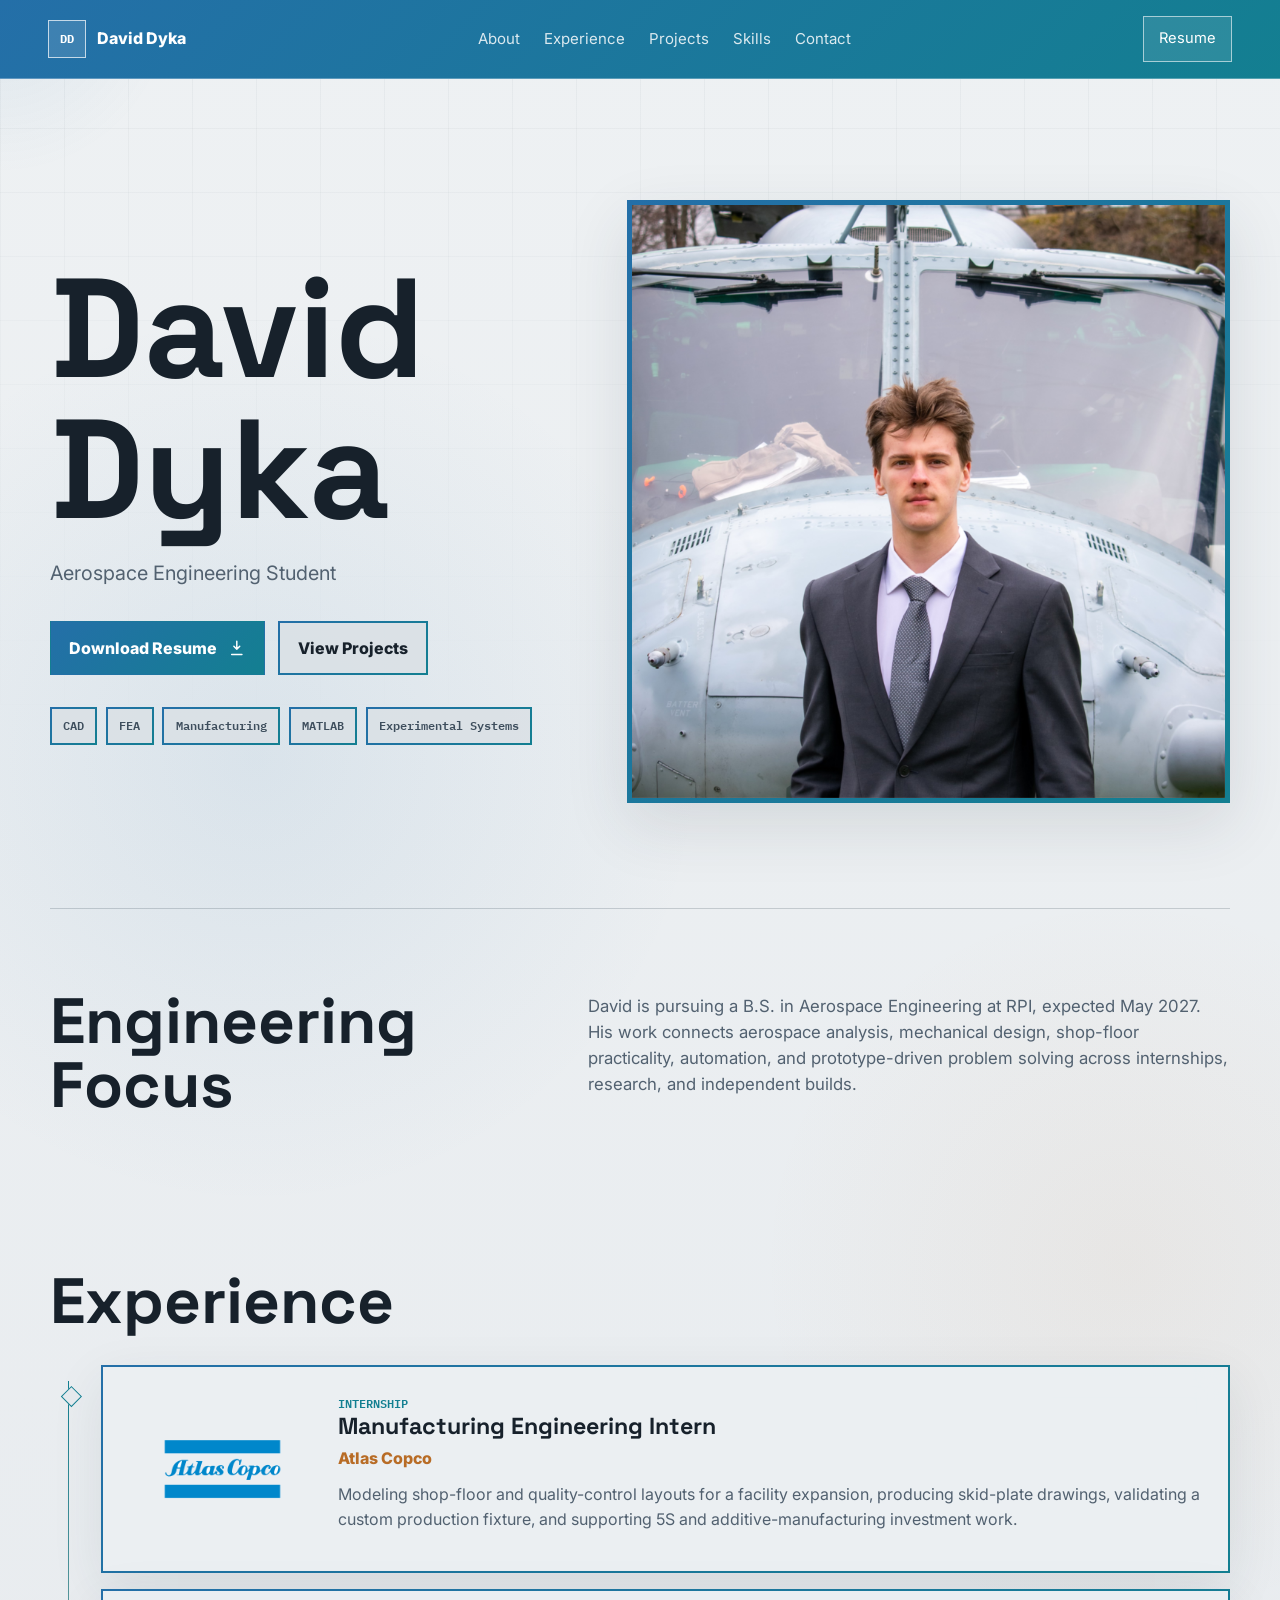
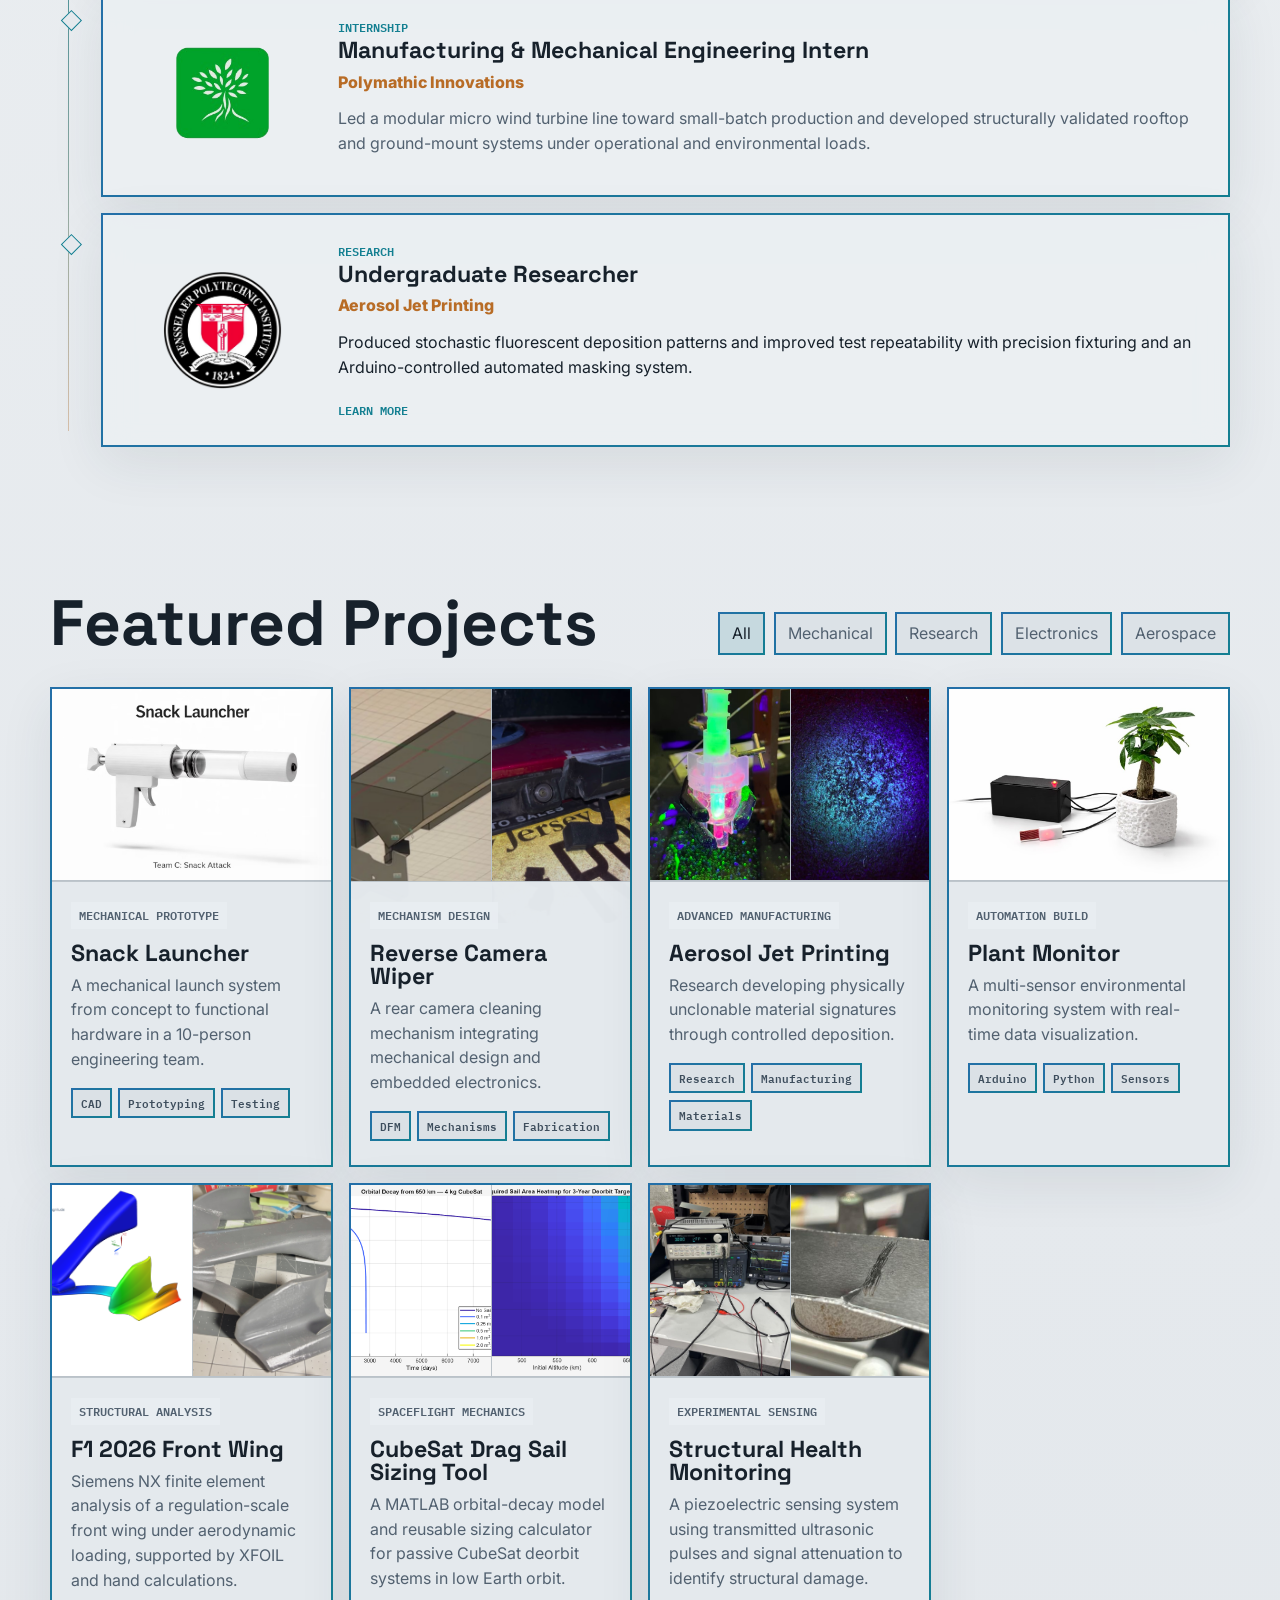
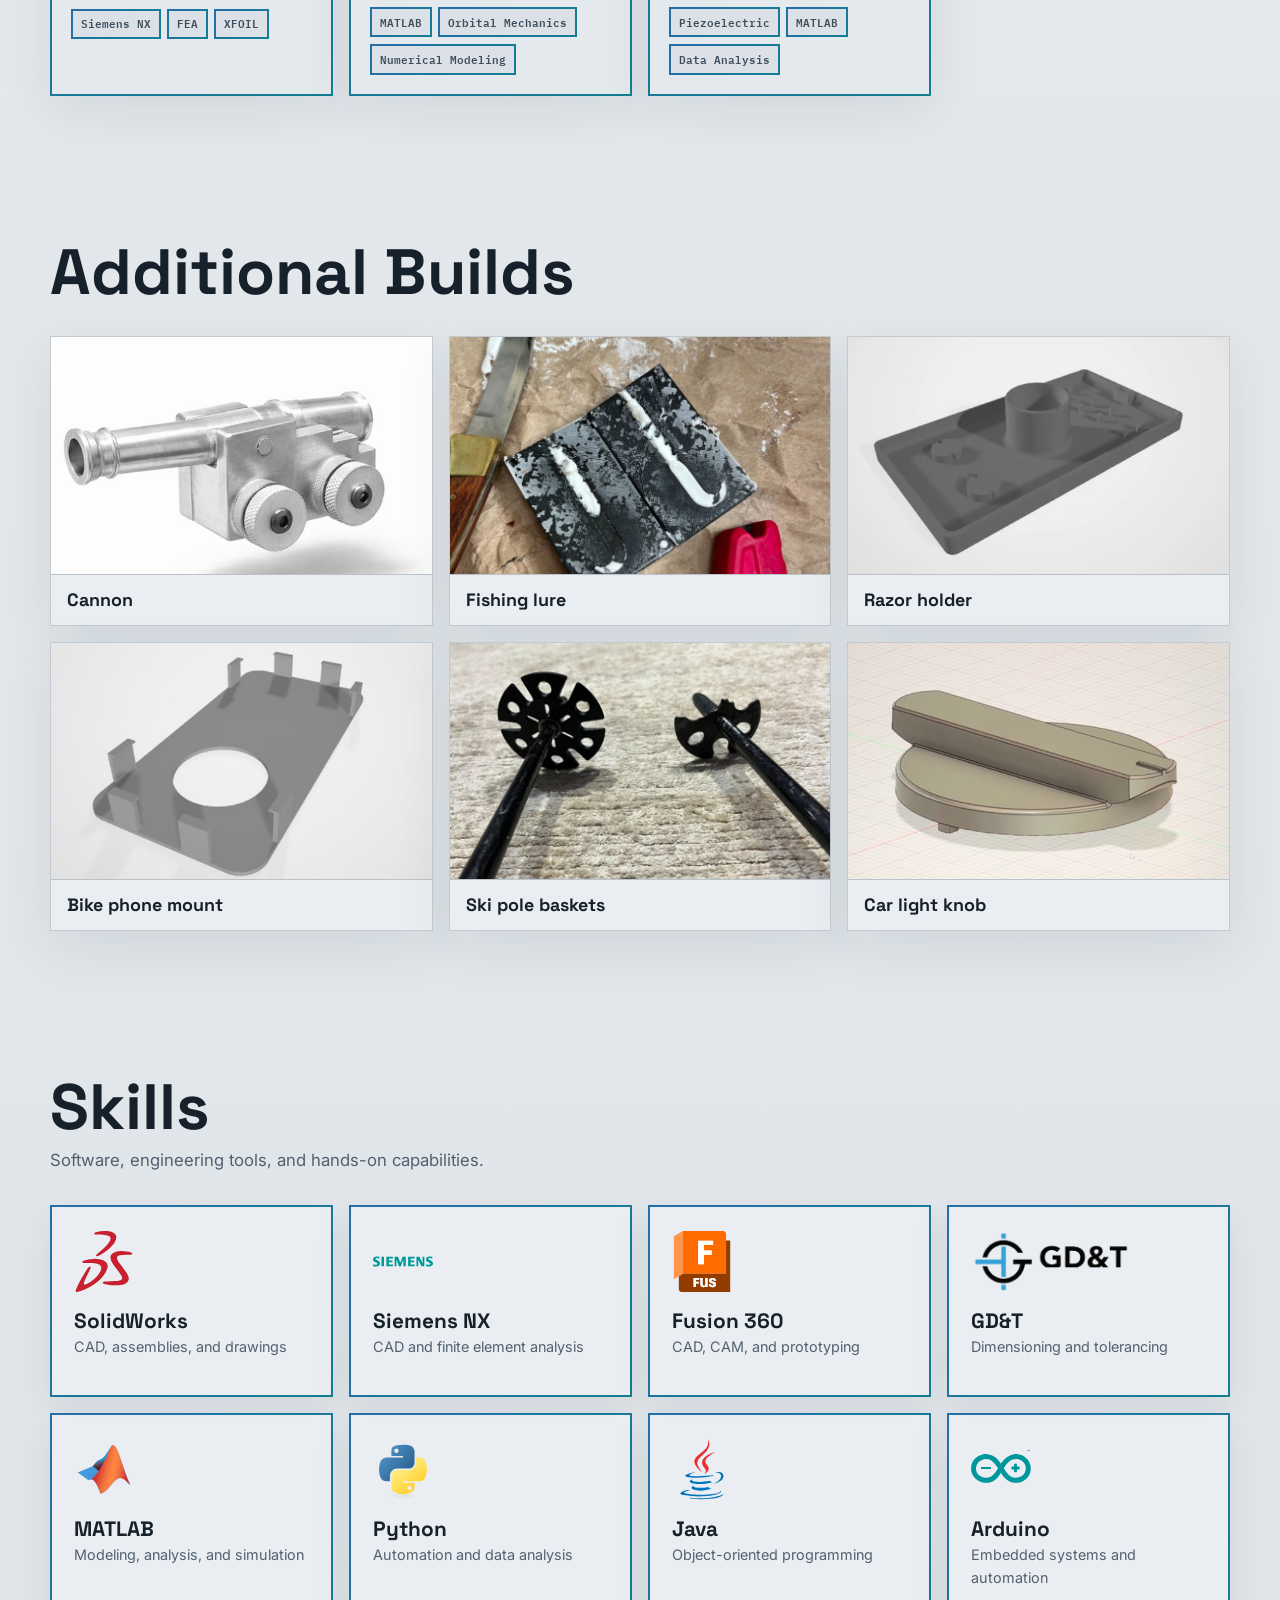
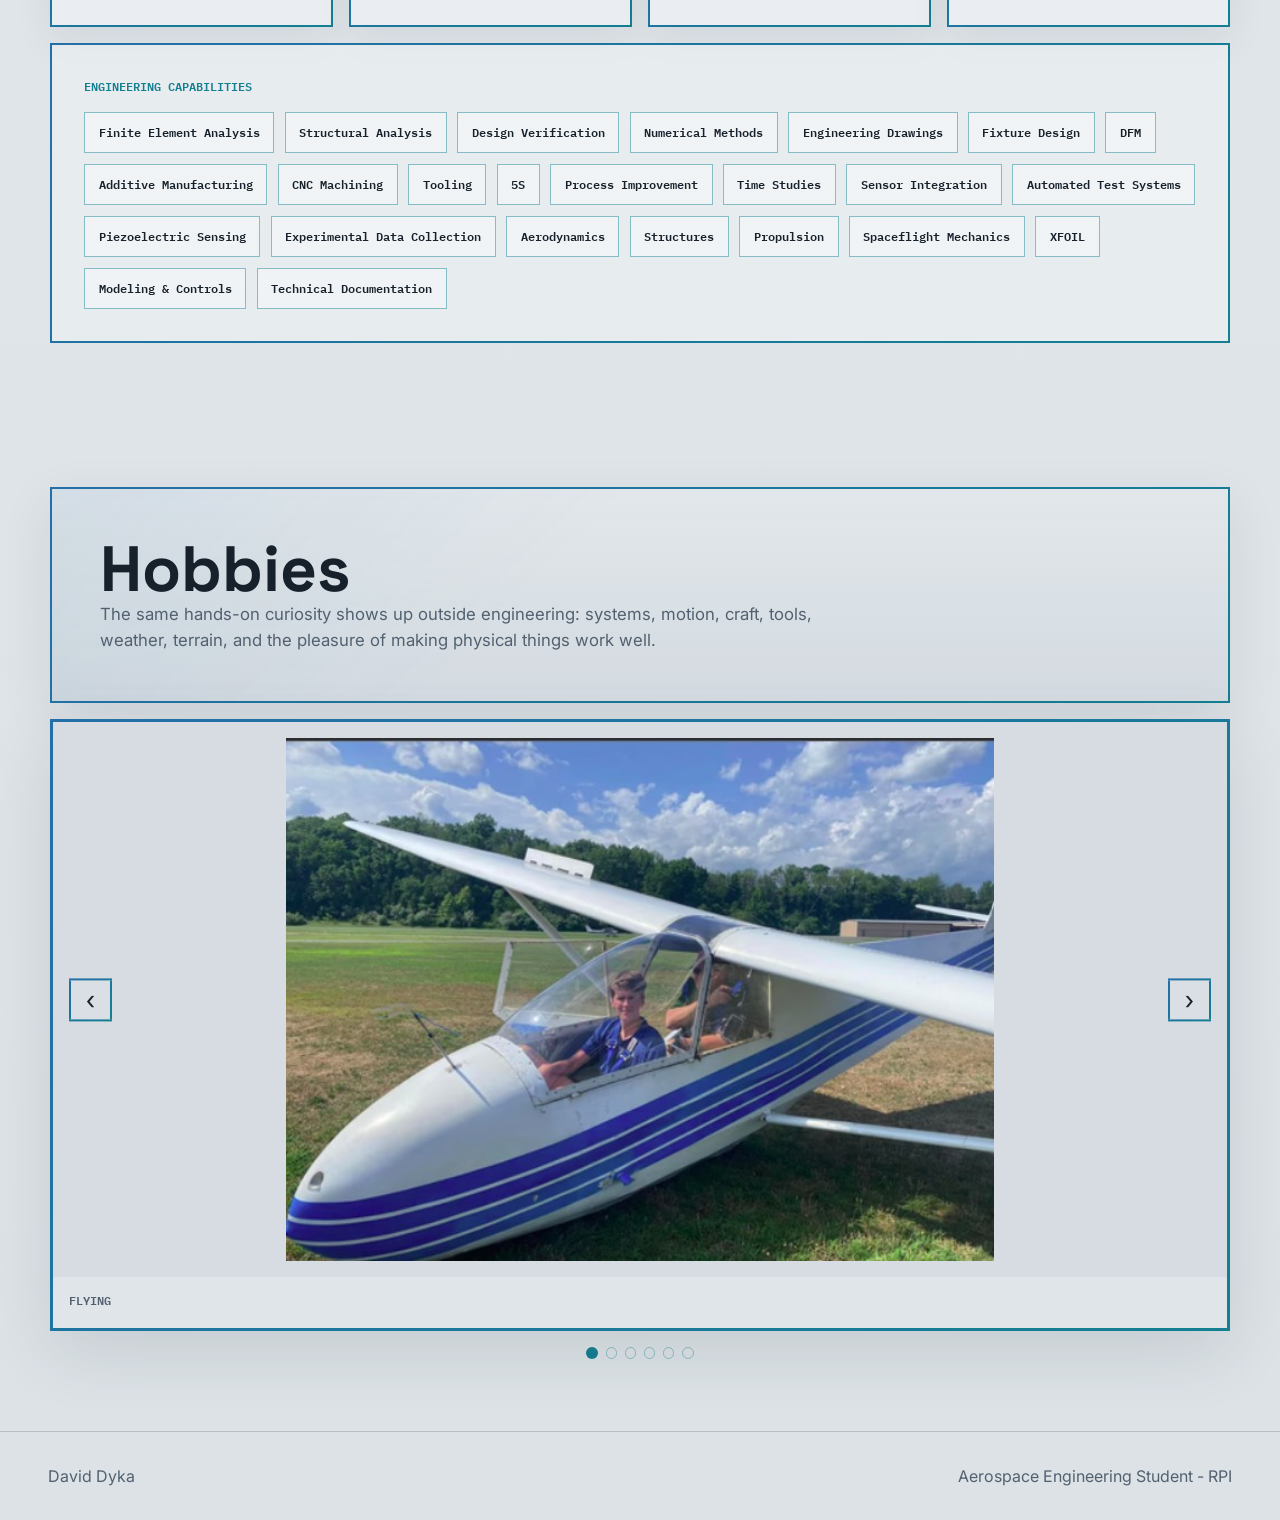
==== commit 576d8845: "Remove Basics from GD&T logo" ====
--- a/index.html
+++ b/index.html
@@ -327,7 +327,7 @@
             <p>CAD, CAM, and prototyping</p>
           </article>
           <article class="skill-tool skill-tool-brand reveal">
-            <div class="skill-logo skill-logo-brand"><img src="assets/skills/gdt-basics.png" alt="GD and T Basics logo" /></div>
+            <div class="skill-logo skill-logo-brand"><img src="assets/skills/gdt-logo.png" alt="GD and T logo" /></div>
             <h3>GD&amp;T</h3>
             <p>Dimensioning and tolerancing</p>
           </article>
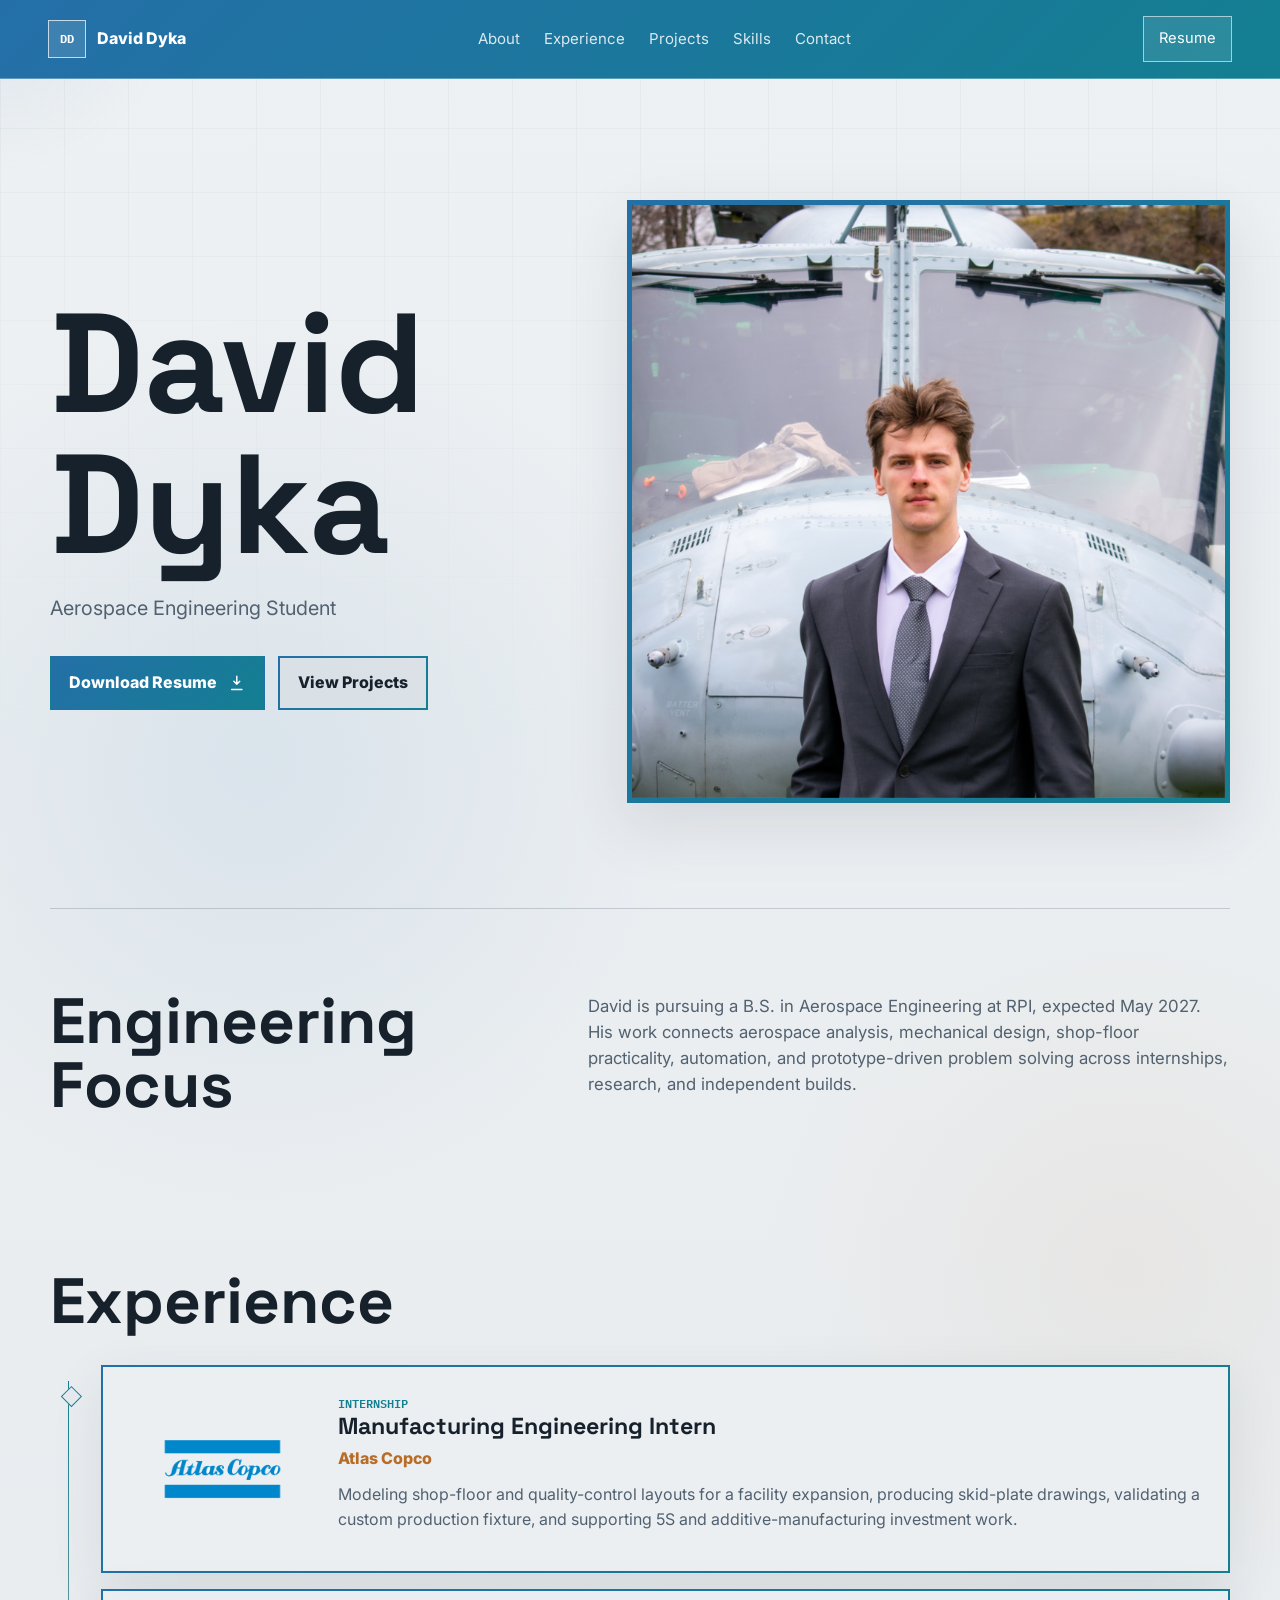
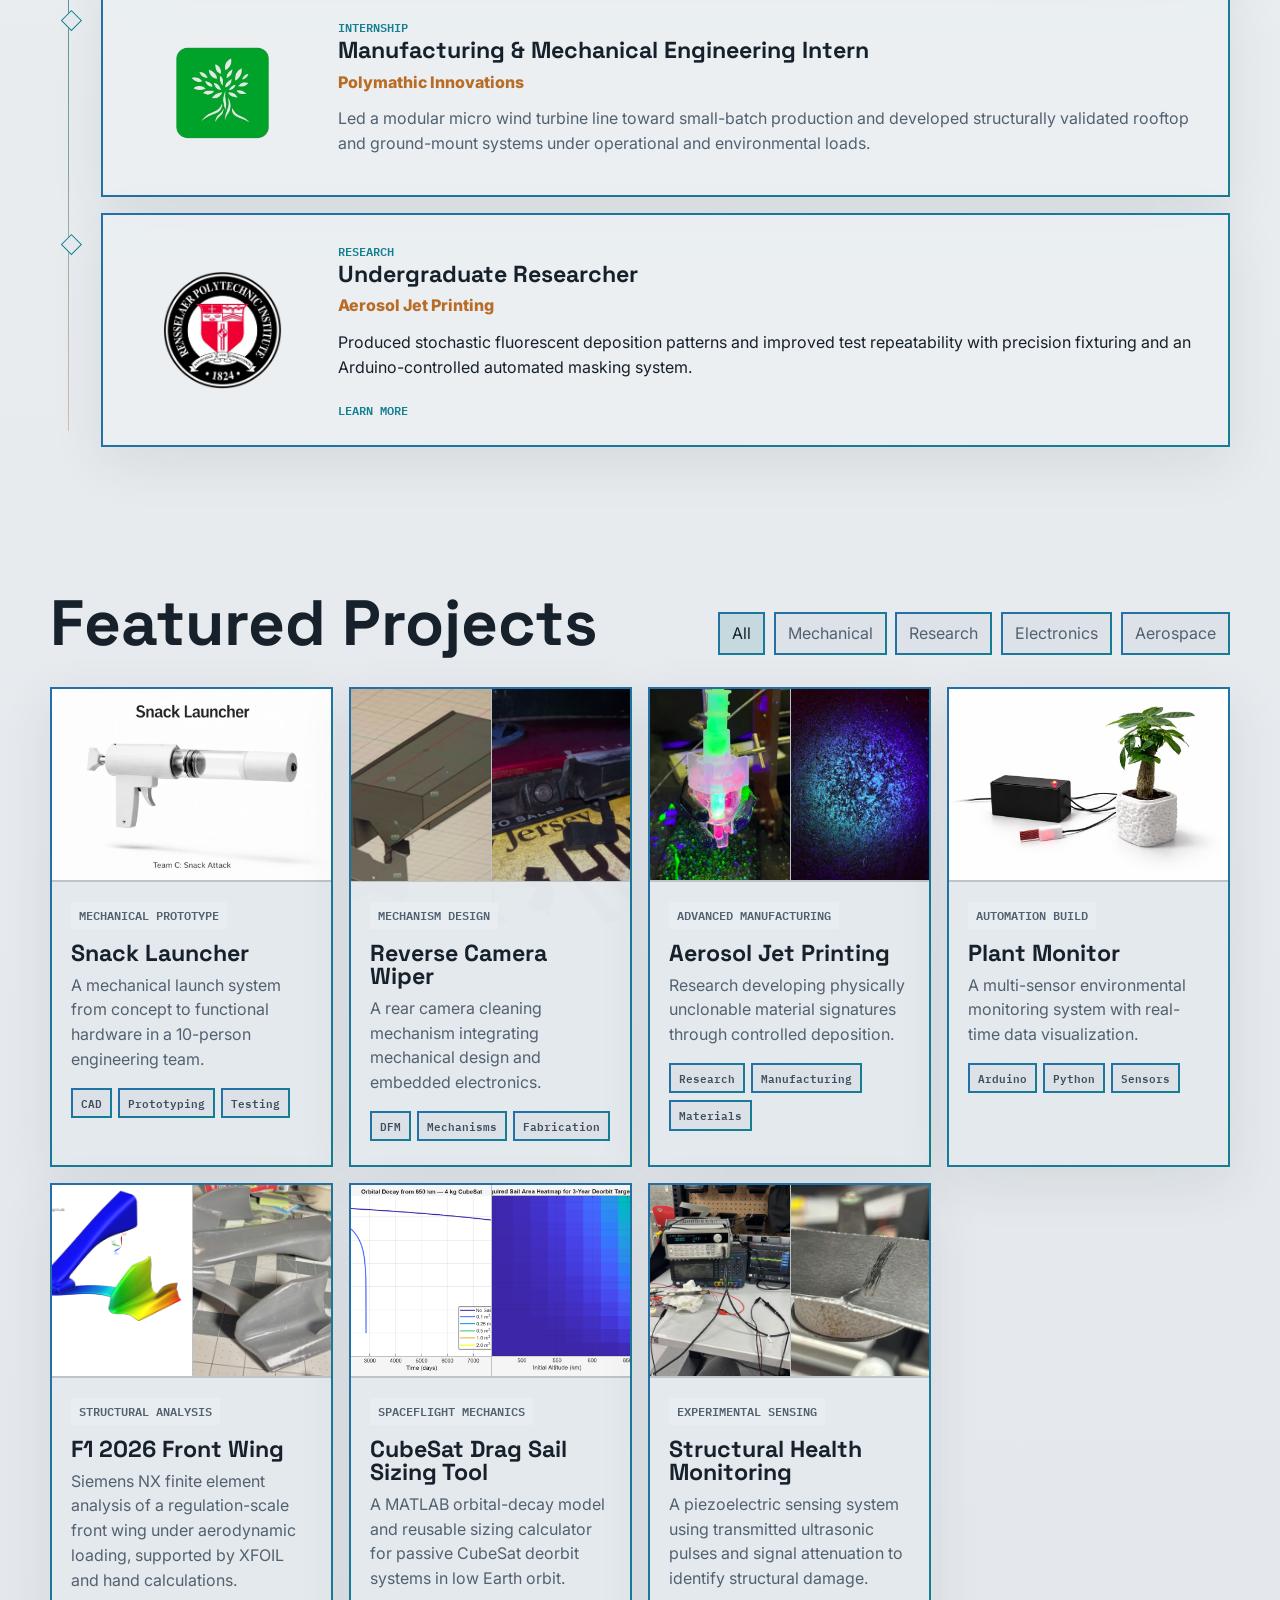
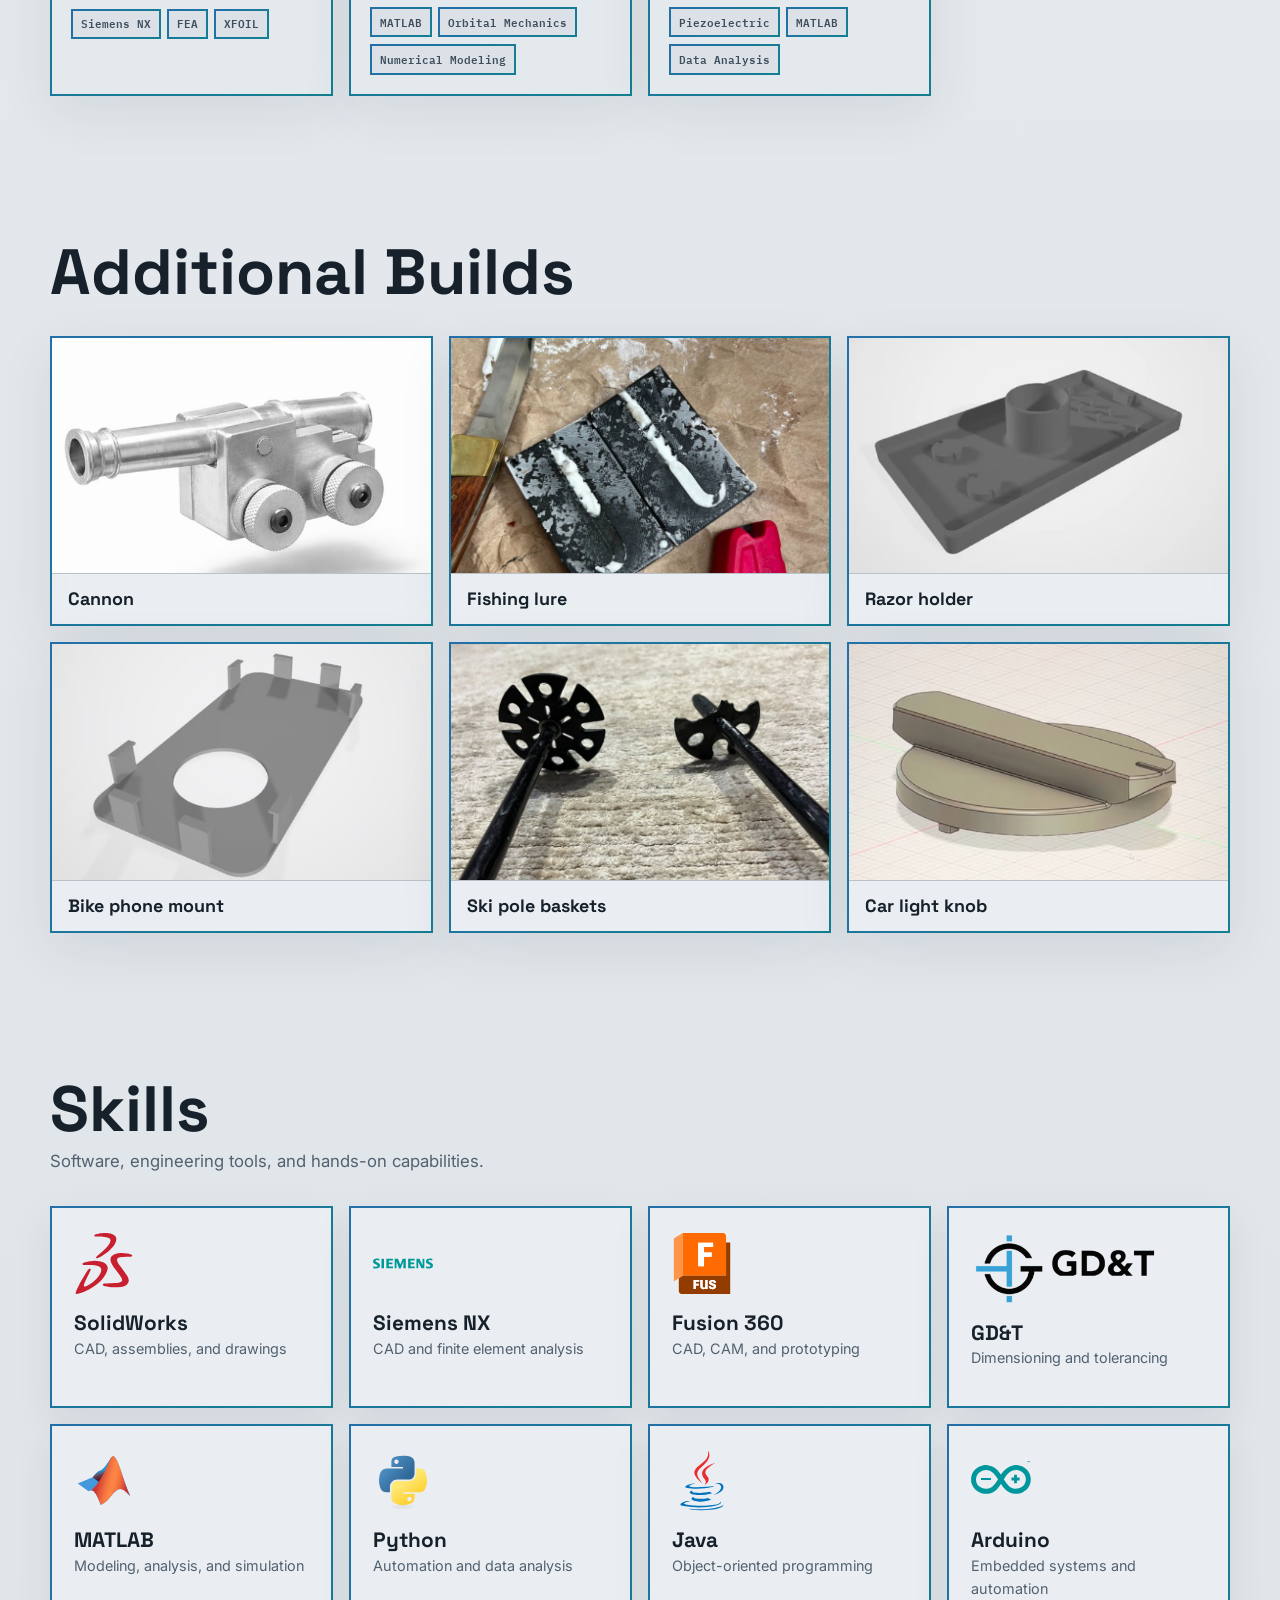
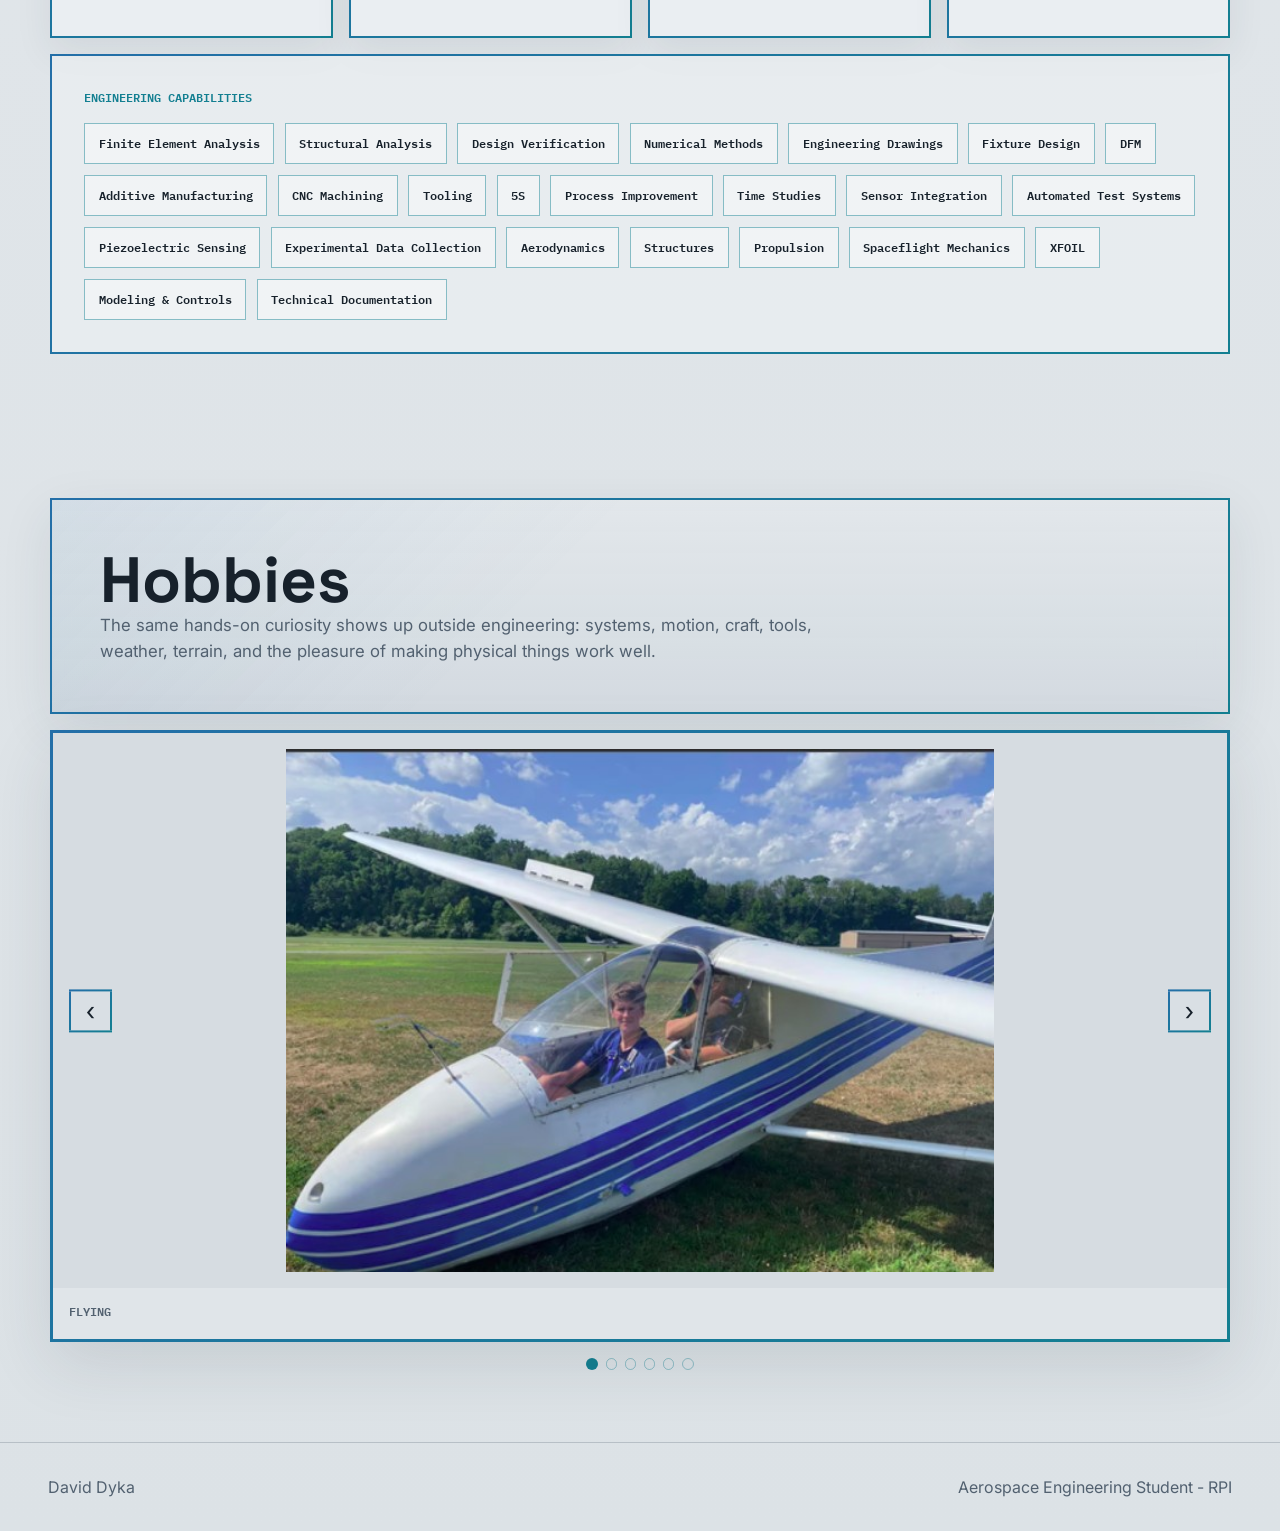
==== commit c0cc2324: "Adjust hero and build card styling" ====
--- a/index.html
+++ b/index.html
@@ -49,13 +49,6 @@
             </a>
             <a class="button secondary" href="#projects">View Projects</a>
           </div>
-          <div class="hero-metrics" aria-label="Profile highlights">
-            <span>CAD</span>
-            <span>FEA</span>
-            <span>Manufacturing</span>
-            <span>MATLAB</span>
-            <span>Experimental Systems</span>
-          </div>
         </div>
 
         <div class="hero-visual" data-tilt>
--- a/styles.css
+++ b/styles.css
@@ -742,9 +742,13 @@
   width: 6.8rem;
 }
 
+.skill-logo-brand {
+  height: 4.8rem;
+}
+
 .skill-logo-brand img {
-  width: 10rem;
-  height: 4.2rem;
+  width: 12rem;
+  height: 4.8rem;
 }
 
 .skill-tool h3 {
@@ -848,11 +852,6 @@
   margin: 0;
   padding: 1rem;
   font-size: 1.12rem;
-}
-
-.archive .image-card {
-  border: 1px solid var(--line);
-  border-image: none;
 }
 
 .page-main {
@@ -1335,7 +1334,7 @@
   }
 
   .skill-tool-brand .skill-logo img {
-    width: 10rem;
+    width: 11rem;
     max-width: 100%;
   }
 
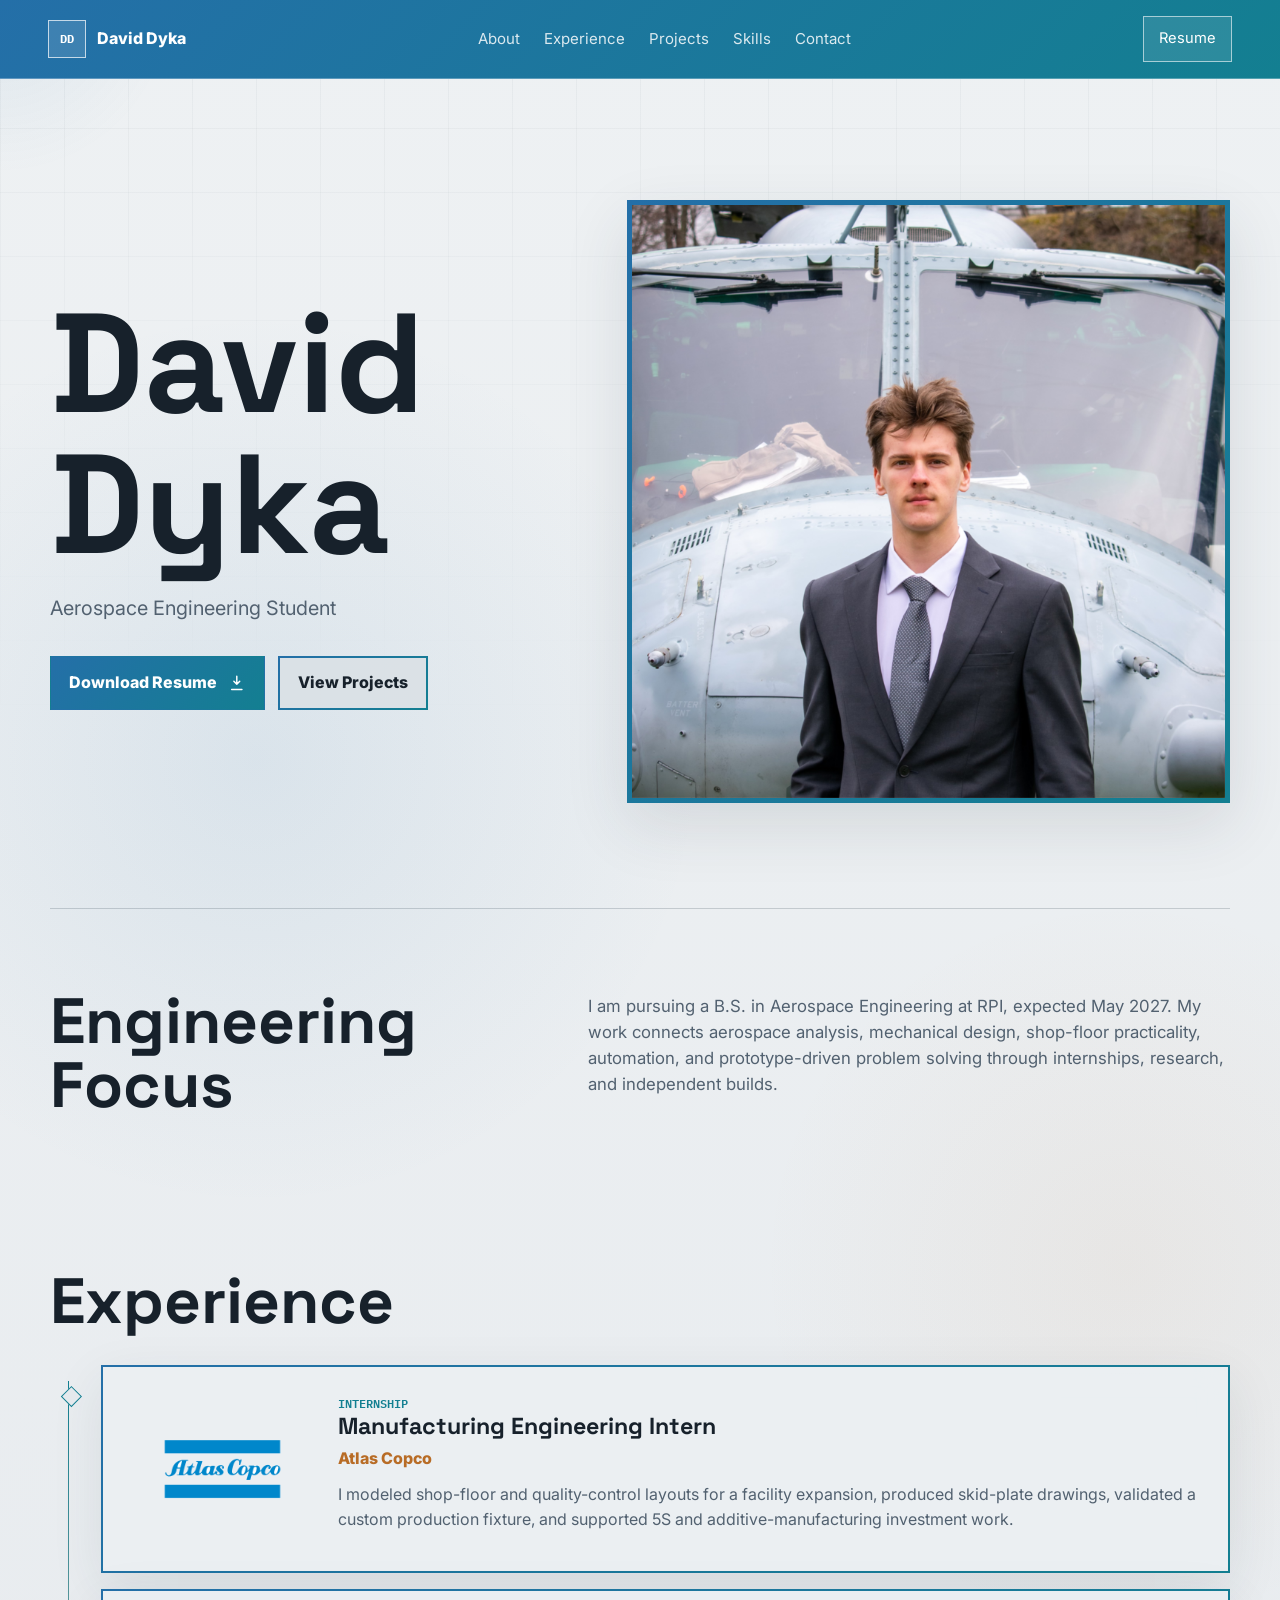
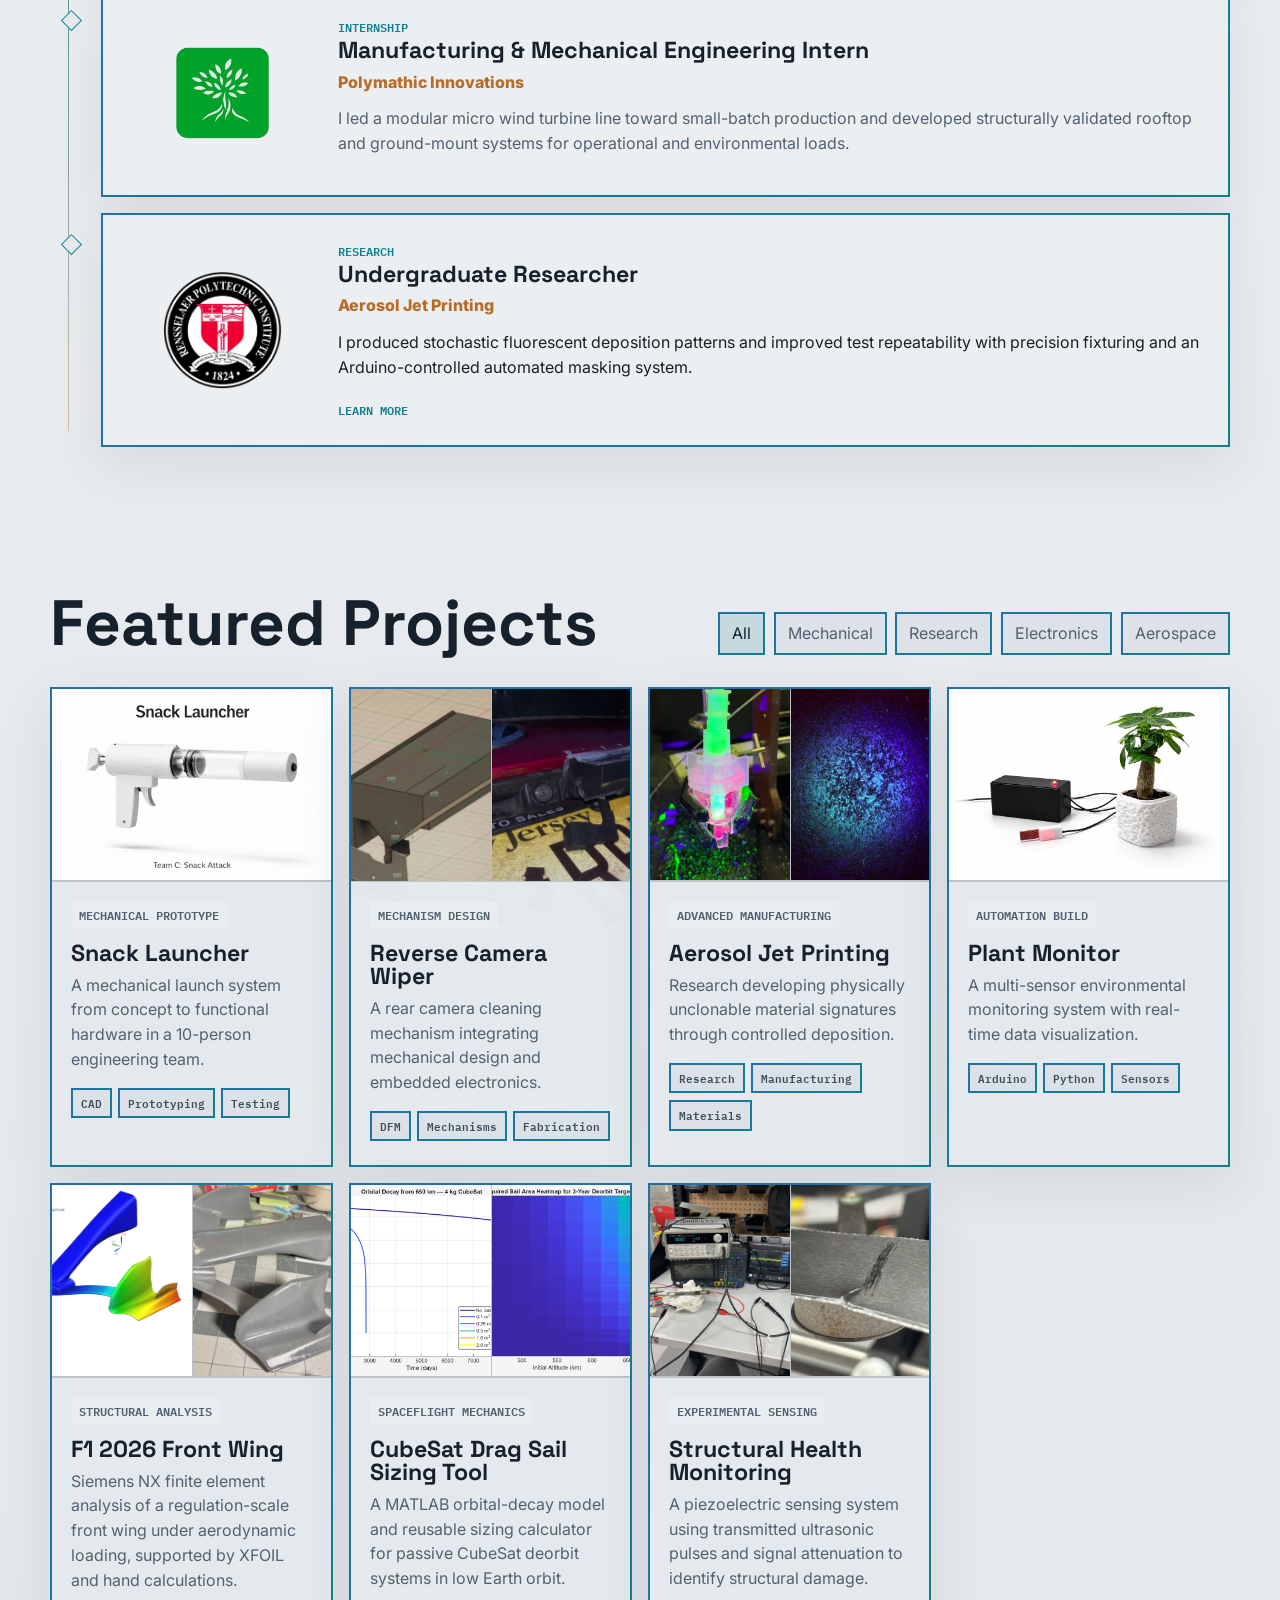
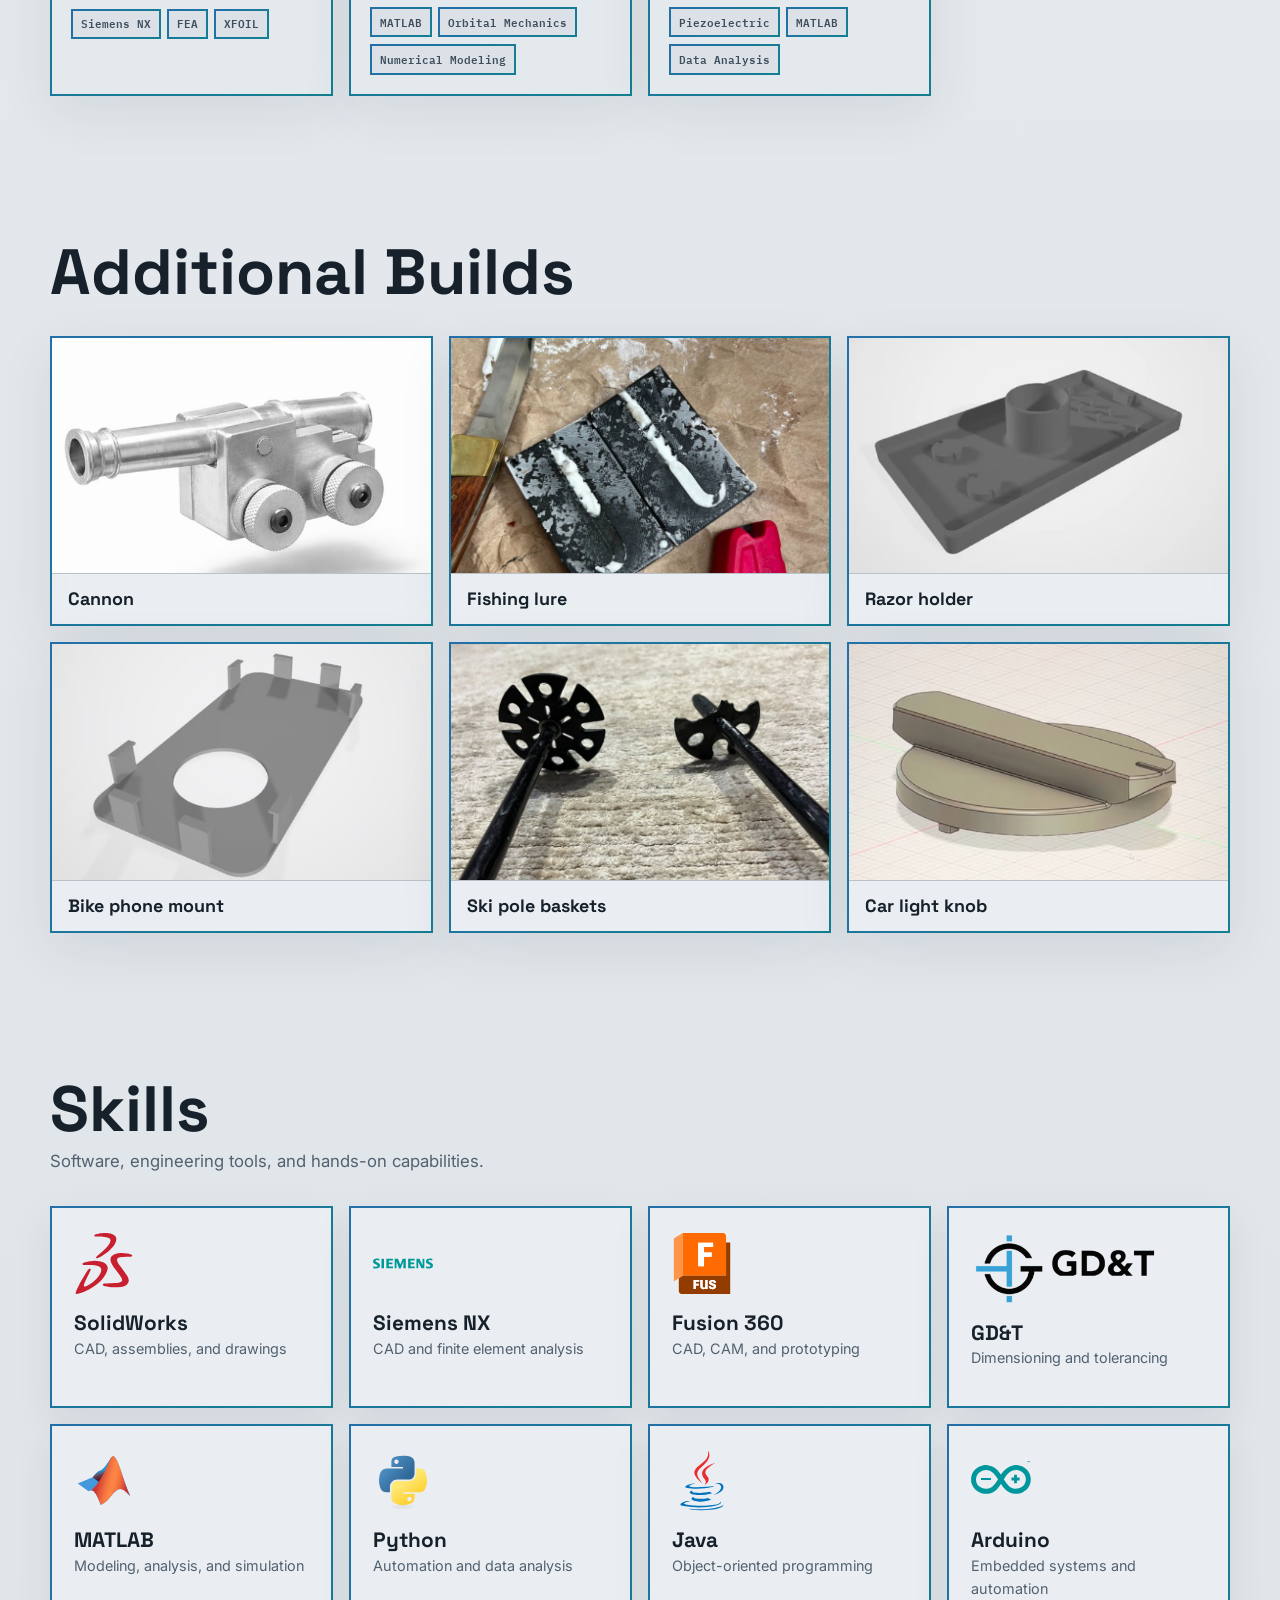
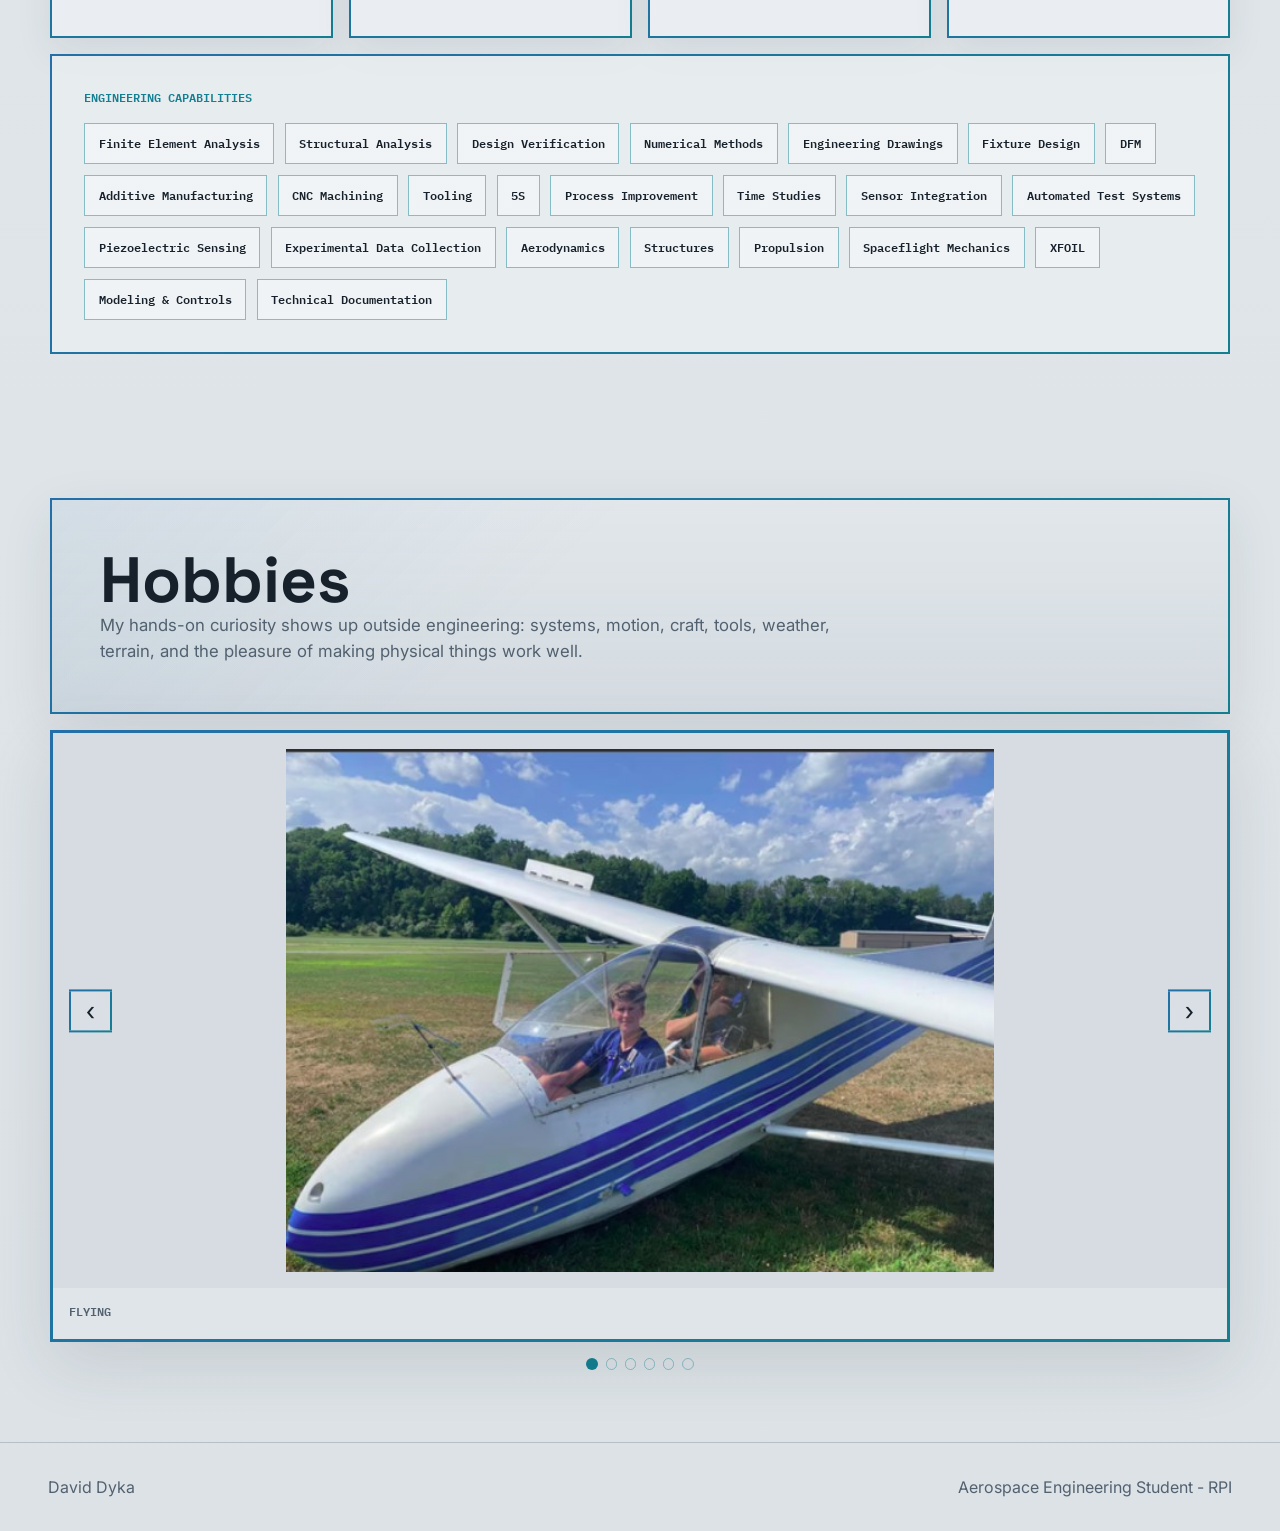
==== commit 5966fb44: "Rewrite portfolio bio copy in first person" ====
--- a/index.html
+++ b/index.html
@@ -6,7 +6,7 @@
     <title>David Dyka | Aerospace Engineering Portfolio</title>
     <meta
       name="description"
-      content="David Dyka is an Aerospace Engineering student at RPI focused on mechanical design, manufacturing, automation, and hands-on prototyping."
+      content="I am an Aerospace Engineering student at RPI focused on mechanical design, manufacturing, automation, and hands-on prototyping."
     />
     <link rel="preconnect" href="https://fonts.googleapis.com" />
     <link rel="preconnect" href="https://fonts.gstatic.com" crossorigin />
@@ -61,9 +61,9 @@
           <h2>Engineering Focus</h2>
         </div>
         <p>
-          David is pursuing a B.S. in Aerospace Engineering at RPI, expected May 2027.
-          His work connects aerospace analysis, mechanical design, shop-floor
-          practicality, automation, and prototype-driven problem solving across
+          I am pursuing a B.S. in Aerospace Engineering at RPI, expected May 2027.
+          My work connects aerospace analysis, mechanical design, shop-floor
+          practicality, automation, and prototype-driven problem solving through
           internships, research, and independent builds.
         </p>
       </section>
@@ -80,9 +80,9 @@
               <h3>Manufacturing Engineering Intern</h3>
               <p class="org">Atlas Copco</p>
               <p>
-                Modeling shop-floor and quality-control layouts for a facility expansion,
-                producing skid-plate drawings, validating a custom production fixture, and
-                supporting 5S and additive-manufacturing investment work.
+                I modeled shop-floor and quality-control layouts for a facility expansion,
+                produced skid-plate drawings, validated a custom production fixture, and
+                supported 5S and additive-manufacturing investment work.
               </p>
             </div>
           </article>
@@ -93,8 +93,8 @@
               <h3>Manufacturing & Mechanical Engineering Intern</h3>
               <p class="org">Polymathic Innovations</p>
               <p>
-                Led a modular micro wind turbine line toward small-batch production and
-                developed structurally validated rooftop and ground-mount systems under
+                I led a modular micro wind turbine line toward small-batch production and
+                developed structurally validated rooftop and ground-mount systems for
                 operational and environmental loads.
               </p>
             </div>
@@ -106,7 +106,7 @@
               <h3>Undergraduate Researcher</h3>
               <p class="org">Aerosol Jet Printing</p>
               <p>
-                Produced stochastic fluorescent deposition patterns and improved test
+                I produced stochastic fluorescent deposition patterns and improved test
                 repeatability with precision fixturing and an Arduino-controlled automated
                 masking system.
               </p>
@@ -383,7 +383,7 @@
             <div>
               <h2>Hobbies</h2>
               <p>
-                The same hands-on curiosity shows up outside engineering: systems, motion,
+                My hands-on curiosity shows up outside engineering: systems, motion,
                 craft, tools, weather, terrain, and the pleasure of making physical things
                 work well.
               </p>
